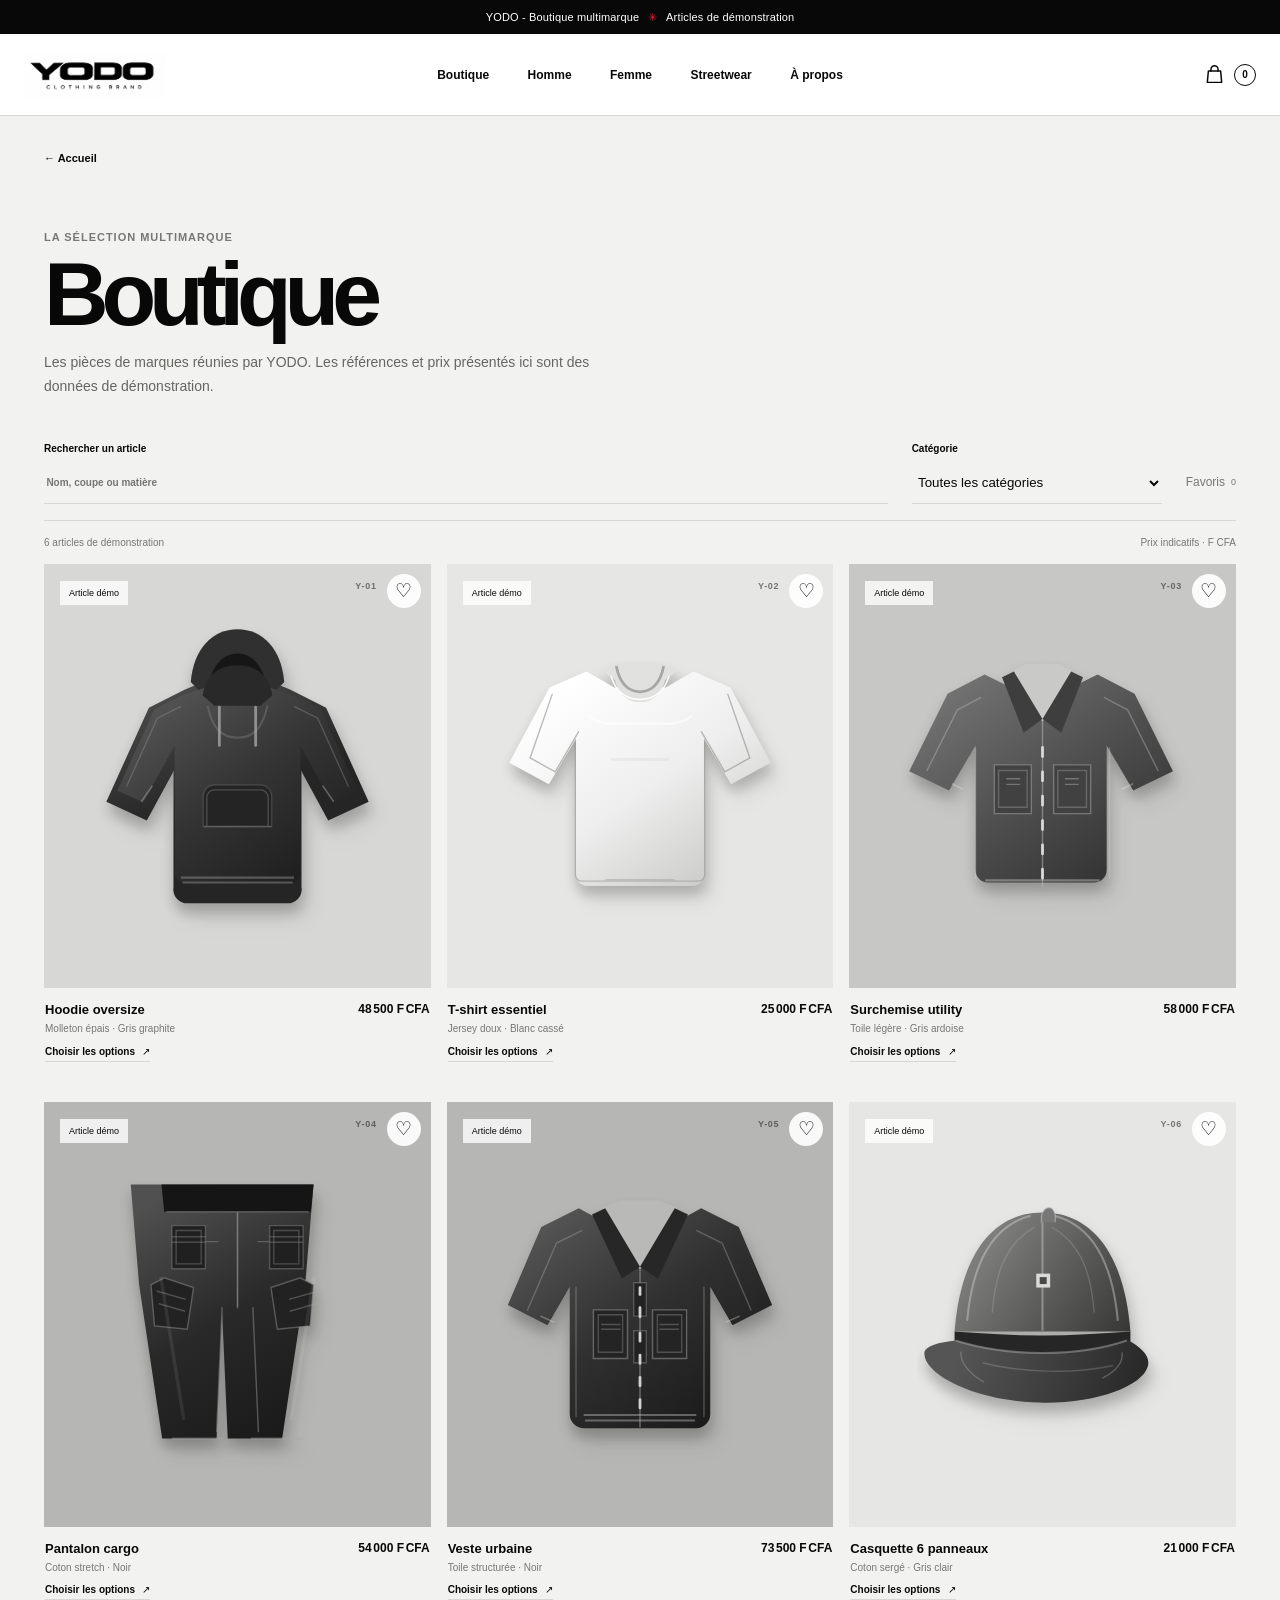
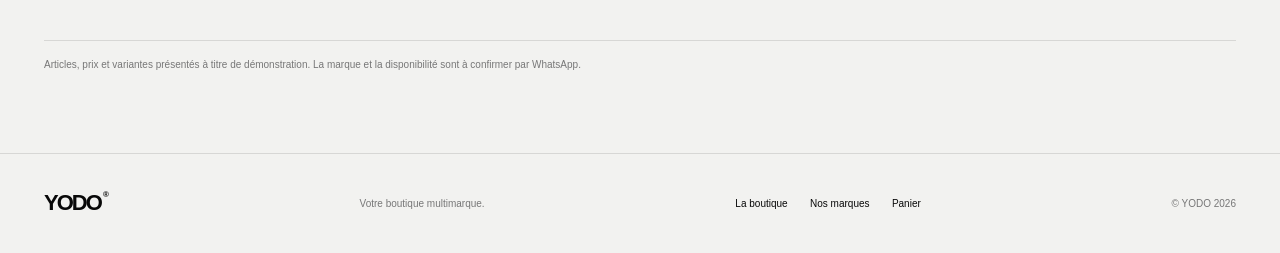
==== pages/boutique.html @ 33f7fa06 "Initial commit: YODO boutique multimarque avec corrections ticker et mise en page" ====
<!doctype html>
<html lang="fr">
  <head>
    <meta charset="utf-8">
    <meta name="viewport" content="width=device-width, initial-scale=1">
    <meta name="theme-color" content="#FFFFFF">
    <meta name="description" content="Parcourez la sélection multimarque YODO. Articles de démonstration, prix affichés en F CFA.">
    <title>Boutique - YODO</title>
    <link rel="stylesheet" href="../style.css">
  </head>
  <body data-collection="all">
    <div class="announcement">YODO - Boutique multimarque <span aria-hidden="true">✳</span> Articles de démonstration</div>
    <header class="site-header">
      <a class="brand" href="../index.html" aria-label="YODO, accueil"><img src="../logo.jpeg" alt="YODO"></a>
      <button class="menu-toggle" type="button" aria-expanded="false" aria-controls="main-nav">Menu</button>
      <nav class="main-nav" id="main-nav" aria-label="Navigation principale">
        <a href="boutique.html" aria-current="page">Boutique</a>
        <a href="homme.html">Homme</a>
        <a href="femme.html">Femme</a>
        <a href="streetwear.html">Streetwear</a>
        <a href="../index.html#histoire">À propos</a>
      </nav>
      <a class="cart-trigger" href="panier.html" data-cart-link aria-label="Ouvrir le panier, 0 article">
        <svg class="cart-icon" viewBox="0 0 24 24" aria-hidden="true" focusable="false">
          <path d="M5 8h14l1.2 13H3.8L5 8Z"/>
          <path d="M8 8V6a4 4 0 0 1 8 0v2"/>
        </svg>
        <span class="cart-count" data-cart-count>0</span>
      </a>
    </header>
    <main class="catalog-page section-wrap">
      <a class="back-link" href="../index.html">← Accueil</a>
      <header class="catalog-page-heading">
        <p class="section-kicker">La sélection multimarque</p>
        <h1>Boutique</h1>
        <p>Les pièces de marques réunies par YODO. Les références et prix présentés ici sont des données de démonstration.</p>
      </header>
      <div class="catalog-controls">
        <label class="catalog-search" for="catalog-search">Rechercher un article
          <input id="catalog-search" type="search" placeholder="Nom, coupe ou matière" autocomplete="off">
        </label>
        <label class="catalog-category" for="category-filter">Catégorie
          <select id="category-filter">
            <option value="all">Toutes les catégories</option>
            <option value="haut">Hauts</option>
            <option value="veste">Vestes</option>
            <option value="bas">Bas</option>
            <option value="accessoire">Accessoires</option>
          </select>
        </label>
        <button class="filter-button favorites-filter" id="show-favorites" type="button" aria-pressed="false">Favoris <span id="favorite-count">0</span></button>
      </div>
      <div class="catalog-result-line"><p id="filter-count" aria-live="polite"></p><p>Prix indicatifs · F CFA</p></div>
      <div class="product-grid" id="product-grid"></div>
      <p class="product-empty" id="product-empty" role="status" hidden>Aucun article ne correspond à ces critères. Modifiez la recherche ou les filtres.</p>
      <p class="catalog-demo-note">Articles, prix et variantes présentés à titre de démonstration. La marque et la disponibilité sont à confirmer par WhatsApp.</p>
    </main>
    <footer class="site-footer">
      <a class="footer-brand" href="../index.html" aria-label="YODO, retour à l’accueil">YODO<span>®</span></a>
      <p>Votre boutique multimarque.</p>
      <div class="footer-links"><a href="boutique.html">La boutique</a><a href="../index.html#histoire">Nos marques</a><a href="panier.html">Panier</a></div>
      <small>© YODO 2026</small>
    </footer>
    <script type="module" src="../js/site-header.js"></script>
    <script type="module" src="../js/catalog-page.js"></script>
    <script src="../js/page-transitions.js"></script>
  </body>
</html>
---- style.css ----
:root {
  color-scheme: light;
  --ink: #080808;
  --paper: #f2f2f0;
  --white: #ffffff;
  --accent: #e52335;
  --muted: #777777;
  --line: #d7d7d5;
  --space-1: .5rem;
  --space-2: 1rem;
  --space-3: 1.5rem;
  --space-4: 2rem;
  --space-5: 3rem;
  --space-6: 4.5rem;
  --space-7: 7rem;
  font-family: "Arial", "Helvetica Neue", sans-serif;
  font-synthesis: none;
  text-rendering: optimizeLegibility;
}

* { box-sizing: border-box; }

html { scroll-behavior: smooth; }

body {
  margin: 0;
  background: var(--paper);
  color: var(--ink);
  font-size: 15px;
  -webkit-font-smoothing: antialiased;
}

button, input { font: inherit; }
button, a { -webkit-tap-highlight-color: transparent; }
button { color: inherit; }
a { color: inherit; text-decoration: none; }
button:focus-visible, a:focus-visible, input:focus-visible {
  outline: 3px solid var(--accent);
  outline-offset: 4px;
}

.art-library {
  position: absolute;
  width: 0;
  height: 0;
  overflow: hidden;
}

.page-transition {
  position: fixed;
  z-index: 20;
  inset: 0;
  display: grid;
  place-content: center;
  justify-items: center;
  gap: 1rem;
  background: var(--ink);
  color: var(--white);
  opacity: 0;
  visibility: hidden;
  pointer-events: none;
  transition: opacity .32s ease, visibility .32s ease;
}
.page-transition.is-visible { opacity: 1; visibility: visible; pointer-events: auto; }
.page-transition-mark {
  position: relative;
  width: 76px;
  height: 76px;
  display: grid;
  place-items: center;
  border: 1px solid rgba(255,255,255,.2);
  border-radius: 50%;
}
.page-transition-mark::before {
  content: "";
  position: absolute;
  inset: -5px;
  border: 2px solid transparent;
  border-top-color: var(--accent);
  border-right-color: rgba(229,35,53,.28);
  border-radius: 50%;
  animation: page-transition-spin .85s linear infinite;
}
.page-transition-mark span { font-size: 34px; font-weight: 900; letter-spacing: -.08em; }
.page-transition > p { margin: 0; font-size: 10px; font-weight: 700; letter-spacing: .24em; }
@keyframes page-transition-spin { to { transform: rotate(360deg); } }

.announcement {
  min-height: 34px;
  display: flex;
  justify-content: center;
  align-items: center;
  gap: .55rem;
  padding: .45rem 1rem;
  background: var(--ink);
  color: var(--white);
  text-align: center;
  font-size: 11px;
  letter-spacing: .015em;
}

.announcement span { color: var(--accent); }

.site-header {
  width: 100%;
  height: 82px;
  margin: 0;
  padding-inline: max(24px, calc((100% - 1440px) / 2));
  display: grid;
  grid-template-columns: 1fr 2fr 1fr;
  align-items: center;
  border-bottom: 1px solid var(--line);
  background: var(--white);
  color: var(--ink);
  position: relative;
  z-index: 4;
}

.brand { display: inline-flex; width: 142px; height: 48px; align-items: center; overflow: hidden; background: var(--white); }
.brand img { display: block; width: 100%; height: auto; mix-blend-mode: multiply; }
.main-nav { display: flex; justify-content: center; gap: clamp(1.5rem, 3vw, 3.5rem); }
.main-nav a, .cart-trigger { font-size: 12px; font-weight: 600; }
.main-nav a { color: var(--ink); transition: color .18s ease; }
.main-nav a:hover { color: var(--accent); }
.cart-trigger { justify-self: end; border: 0; background: none; color: var(--ink); cursor: pointer; display: flex; align-items: center; gap: 9px; }
.cart-icon { width: 21px; height: 21px; fill: none; stroke: currentColor; stroke-width: 1.7; stroke-linecap: round; stroke-linejoin: round; transition: color .18s ease, transform .18s ease; }
.cart-trigger:hover .cart-icon { color: var(--accent); transform: translateY(-1px); }
.cart-count {
  width: 22px;
  height: 22px;
  display: grid;
  place-items: center;
  border: 1px solid var(--ink);
  border-radius: 50%;
  font-size: 10px;
}
.menu-toggle { display: none; }

.hero {
  min-height: min(760px, calc(100svh - 82px));
  width: 100%;
  margin: 0;
  padding-inline: max(44px, calc((100% - 1440px) / 2));
  display: grid;
  grid-template-columns: .9fr 1.1fr;
  align-items: center;
  position: relative;
  overflow: hidden;
  background: var(--ink);
  color: var(--white);
}

.hero-copy { position: relative; z-index: 1; padding: 3.5rem 0 4rem 5.2%; }
.season-note, .section-kicker {
  margin: 0;
  font-size: 11px;
  font-weight: 700;
  letter-spacing: .09em;
  text-transform: uppercase;
}
.season-note { display: flex; align-items: center; gap: 10px; }
.season-note { color: #c4c4c4; }
.season-note span { width: 7px; height: 7px; background: var(--accent); border-radius: 50%; }
.hero h1 {
  margin: 1.6rem 0 1.4rem;
  font-size: clamp(4.5rem, 6.8vw, 7rem);
  line-height: .83;
  letter-spacing: -.09em;
  font-weight: 900;
}
.hero h1 span { color: var(--accent); }
.hero-intro { max-width: 355px; margin: 0 0 2rem; color: #c4c4c4; font-size: 15px; line-height: 1.65; }
.button {
  min-height: 51px;
  display: inline-flex;
  justify-content: center;
  align-items: center;
  gap: 2rem;
  padding: 0 1.35rem;
  border: 1px solid transparent;
  font-size: 12px;
  font-weight: 700;
  transition: background .2s ease, color .2s ease, transform .2s ease;
}
.button:hover { transform: translateY(-2px); }
.button-dark { background: var(--ink); color: var(--white); }
.button-dark:hover { background: #555; }
.hero-cta { min-height: 54px; background: var(--accent); color: var(--white); }
.hero-cta:hover { background: #bd1d2c; }
.button span { font-size: 16px; }
.hero-footnote { margin: 2.1rem 0 0; color: #9a9a9a; font-size: 11px; }

.hero-stage {
  min-height: 555px;
  height: min(620px, calc(100svh - 160px));
  align-self: stretch;
  margin: 1.2rem 0;
  overflow: hidden;
  position: relative;
  isolation: isolate;
  background:
    radial-gradient(ellipse at 50% 45%, rgba(229,35,53,.13), transparent 42%),
    linear-gradient(135deg, #171717 0%, #0c0c0c 54%, #080808 100%);
  perspective: 1100px;
}
.hero-stage::before {
  content: "";
  width: 57%;
  aspect-ratio: 1;
  position: absolute;
  top: 47%;
  left: 52%;
  transform: translate(-50%, -50%);
  border: 1px solid rgba(255,255,255,.21);
  border-radius: 50%;
}
.hero-stage::after {
  content: "";
  position: absolute;
  z-index: -1;
  width: 76%;
  height: 17%;
  left: 13%;
  bottom: 11%;
  border-radius: 50%;
  background: #030303;
  transform: rotate(-8deg);
}
.hero-canvas {
  position: absolute;
  inset: 0;
  width: 100%;
  height: 100%;
  display: block;
  opacity: 0;
  pointer-events: none;
  transition: opacity .35s ease;
}
.hero-stage.is-rendered .hero-canvas { opacity: 1; pointer-events: auto; touch-action: none; }
.hero-stage.is-rendered .garment-turntable { display: none; }
.stage-orbit { position: absolute; border: 1px solid rgba(255,255,255,.2); border-radius: 50%; pointer-events: none; }
.orbit-one { width: 63%; height: 20%; top: 43%; left: 21%; transform: rotate(-24deg); animation: orbit-drift 22s linear infinite; }
.orbit-two { width: 71%; height: 25%; top: 39%; left: 16%; transform: rotate(27deg); animation: orbit-drift 29s linear infinite reverse; }
.stage-index { position: absolute; top: 25px; left: 27px; color: #fff; font-size: 10px; font-weight: 700; letter-spacing: .08em; }
.stage-caption { position: absolute; z-index: 2; top: 25px; right: 27px; display: flex; gap: 1.5rem; color: rgba(255,255,255,.7); font-size: 9px; letter-spacing: .09em; }
.garment-turntable {
  position: absolute;
  width: min(75%, 430px);
  aspect-ratio: 440 / 500;
  top: 47%;
  left: 51%;
  transform: translate(-50%, -50%);
  transform-style: preserve-3d;
  cursor: grab;
  touch-action: pan-y;
  user-select: none;
  will-change: transform;
  animation: garment-enter .65s ease-out both;
}
.garment-turntable:active { cursor: grabbing; }
.garment-depth {
  position: absolute;
  inset: 3% 0 0 2%;
  transform: translateZ(-16px) translateX(12px);
  background: linear-gradient(90deg, #555, #222);
  clip-path: polygon(31% 18%, 39% 15%, 44% 12%, 56% 12%, 62% 15%, 69% 18%, 81% 23%, 94% 58%, 78% 66%, 70% 52%, 70% 94%, 30% 94%, 30% 52%, 22% 66%, 6% 58%, 19% 23%);
}
.garment-model { position: absolute; inset: 0; transform-style: preserve-3d; animation: garment-float 5s ease-in-out infinite; }
.hero-garment {
  position: absolute;
  inset: 0;
  display: block;
  width: 100%;
  height: 100%;
  color: #d7d7d7;
  filter: drop-shadow(10px 18px 14px rgba(0,0,0,.4));
  backface-visibility: hidden;
}
.garment-front { transform: translateZ(9px); }
.garment-back { color: #8d8d8d; transform: rotateY(180deg) translateZ(9px); }
.garment-side {
  position: absolute;
  top: 20%;
  right: 2%;
  width: 5%;
  height: 64%;
  background: linear-gradient(90deg, #555, #282828);
  transform: rotateY(90deg) translateZ(4px);
}
.stage-controls {
  position: absolute;
  left: 50%;
  bottom: 29px;
  z-index: 3;
  display: flex;
  align-items: center;
  gap: 1.1rem;
  transform: translateX(-50%);
}
.stage-controls button {
  width: 34px;
  height: 34px;
  border: 1px solid rgba(255,255,255,.48);
  border-radius: 50%;
  background: transparent;
  color: white;
  cursor: pointer;
  transition: background .2s ease;
}
.stage-controls button:hover { background: rgba(255,255,255,.18); }
.stage-controls button, .filter-button { min-width: 24px; min-height: 24px; }
.stage-controls span, .stage-side-note { color: rgba(255,255,255,.76); font-size: 8px; font-weight: 700; letter-spacing: .14em; }
.stage-side-note { position: absolute; right: 17px; bottom: 50%; writing-mode: vertical-rl; pointer-events: none; }
.zoom-controls { position: absolute; z-index: 3; left: 18px; bottom: 27px; display: flex; gap: 7px; }
.zoom-controls button { width: 34px; height: 34px; border: 1px solid rgba(255,255,255,.48); border-radius: 50%; background: rgba(8,8,8,.35); color: #fff; font-size: 18px; cursor: pointer; }
.zoom-controls button:hover { background: var(--accent); }
.stage-status { position: absolute; z-index: 3; top: 50px; left: 27px; max-width: 60%; margin: 0; color: rgba(255,255,255,.72); font-size: 9px; line-height: 1.5; pointer-events: none; }
.hero-edge-note { position: absolute; right: max(14px, calc((100% - 1468px) / 2)); bottom: 2.3rem; transform: rotate(90deg); transform-origin: right center; color: #777; font-size: 9px; letter-spacing: .1em; }
@keyframes garment-enter {
  from { opacity: 0; }
  to { opacity: 1; }
}
@keyframes garment-float {
  0%, 100% { transform: translateY(0) rotateX(-2deg); }
  50% { transform: translateY(-13px) rotateX(2deg); }
}
@keyframes orbit-drift {
  to { rotate: 360deg; }
}
.orbit-one, .orbit-two, .garment-model, .manifesto-disc { animation-play-state: paused; }
.hero-stage.motion-active .orbit-one,
.hero-stage.motion-active .orbit-two,
.hero-stage.motion-active .garment-model,
.manifesto-art.motion-active .manifesto-disc { animation-play-state: running; }

.ticker {
  overflow: hidden;
  background: #dededc;
  color: var(--ink);
  user-select: none;
  display: flex;
  align-items: center;
}

.ticker-track {
  display: flex;
  width: max-content;
  animation: ticker-scroll 32s linear infinite;
  will-change: transform;
}

.ticker:hover .ticker-track {
  animation-play-state: paused;
}

.ticker-group {
  display: flex;
  align-items: center;
  gap: 2rem;
  padding: 0.95rem 0;
  padding-right: 2rem;
  font-size: 13px;
  font-weight: 800;
  line-height: 1.2;
  letter-spacing: .01em;
  white-space: nowrap;
}

.ticker-mark { font-size: 17px; line-height: 1; }

@keyframes ticker-scroll {
  from { transform: translateX(0); }
  to { transform: translateX(-50%); }
}

.section-wrap { width: min(100% - 88px, 1296px); margin-inline: auto; }
.collection { padding-top: clamp(3rem, 6vw, 4.8rem); padding-bottom: var(--space-7); }
.section-heading { display: flex; align-items: flex-start; justify-content: space-between; gap: 2.5rem; }
.section-kicker { color: var(--muted); }
.section-heading h2, .manifesto h2, .newsletter h2 {
  margin: 1.2rem 0 0;
  font-size: clamp(2.5rem, 5vw, 4.8rem);
  line-height: 1.05;
  letter-spacing: -.05em;
}
.section-description { max-width: 320px; margin: 2.4rem 0 0; color: #666660; font-size: 14px; line-height: 1.65; }
.audience-collections { display: grid; grid-template-columns: repeat(2, minmax(0, 1fr)); gap: 1rem; margin-top: 3.4rem; }
.audience-card { min-height: 260px; display: grid; grid-template-columns: 1fr 1fr; overflow: hidden; background: var(--ink); color: var(--white); }
.audience-visual { position: relative; min-height: 260px; display: grid; place-items: center; overflow: hidden; }
.audience-visual > span { position: absolute; z-index: 1; top: 16px; left: 16px; color: rgba(8,8,8,.64); font-size: 8px; font-weight: 700; letter-spacing: .06em; }
.audience-art { width: 100%; height: 85%; color: #343434; filter: drop-shadow(8px 13px 8px rgba(30,30,30,.2)); transition: transform .35s ease; }
.audience-card:hover .audience-art { transform: translateY(-4px) rotate(-2deg); }
.audience-copy { display: flex; flex-direction: column; align-items: flex-start; justify-content: center; padding: 1.2rem; }
.audience-copy h3 { margin: 0; font-size: clamp(1.6rem, 2.8vw, 2.5rem); letter-spacing: -.055em; }
.audience-copy p { margin: .7rem 0 1.3rem; color: #aaa; font-size: 11px; line-height: 1.6; }
.audience-link { display: inline-flex; align-items: center; gap: .55rem; padding-bottom: 5px; border-bottom: 1px solid rgba(255,255,255,.55); font-size: 10px; font-weight: 700; transition: color .18s ease, border-color .18s ease; }
.audience-link:hover { color: #ff6572; border-color: #ff6572; }
.catalog-search { display: grid; gap: .45rem; width: min(100%, 320px); margin: 2rem 0 0 auto; }
.catalog-search label, .variant-label { font-size: 10px; font-weight: 700; }
.catalog-search input, #product-size {
  min-height: 42px;
  padding: .65rem .15rem;
  border: 0;
  border-bottom: 1px solid var(--line);
  border-radius: 0;
  background: transparent;
  color: var(--ink);
}
.catalog-search input:focus-visible, #product-size:focus-visible { outline: 2px solid var(--accent); outline-offset: 3px; }
.filter-button { display: flex; align-items: center; gap: 6px; padding: 0 0 13px; border: 0; border-bottom: 2px solid transparent; background: transparent; cursor: pointer; color: var(--muted); font-size: 12px; }
.filter-button.is-active { color: var(--ink); border-bottom-color: var(--ink); font-weight: 700; }
.filter-button span { color: var(--muted); font-size: 9px; }
.product-grid { display: grid; grid-template-columns: repeat(3, minmax(0, 1fr)); gap: 1.6rem 1rem; }
.product-card[hidden] { display: none; }
.product-visual { position: relative; overflow: hidden; aspect-ratio: .91; display: grid; place-items: center; perspective: 900px; }
.visual-stone { background: #d7d7d5; }
.visual-fog { background: #e6e6e4; }
.visual-slate { background: #c7c7c5; }
.visual-ash { background: #b6b6b4; }
.product-tag, .visual-number { position: absolute; z-index: 1; top: 17px; font-size: 9px; }
.product-tag { left: 16px; padding: 7px 9px; background: rgba(255,255,255,.78); }
.visual-number { right: 54px; color: rgba(23,23,23,.55); font-weight: 700; letter-spacing: .08em; }
.favorite-button {
  position: absolute;
  z-index: 2;
  top: 10px;
  right: 10px;
  width: 34px;
  height: 34px;
  display: grid;
  place-items: center;
  border: 0;
  border-radius: 50%;
  background: rgba(255,255,255,.92);
  color: var(--ink);
  font-size: 19px;
  line-height: 1;
  cursor: pointer;
  transition: color .18s ease, transform .18s ease;
}
.favorite-button:hover { transform: scale(1.08); }
.favorite-button[aria-pressed="true"] { color: var(--accent); }
.favorites-filter.is-active { color: var(--accent); border-bottom-color: var(--accent); }
.product-3d { width: 82%; height: 82%; transform-style: preserve-3d; transition: transform .2s ease-out; }
.product-art { width: 100%; height: 100%; object-fit: contain; filter: drop-shadow(8px 13px 8px rgba(30,30,30,.1)); backface-visibility: hidden; }
.hoodie-art { color: #363636; }
.tee-art { color: #f7f7f5; filter: drop-shadow(7px 12px 7px rgba(30,30,30,.2)); }
.overshirt-art { color: #555; }
.pants-art { color: #252525; }
.jacket-art { color: #343434; }
.cap-art { color: #555; }
.product-card:hover .product-3d { transform: rotateY(-11deg) rotateX(5deg) translateY(-7px) scale(1.025); }
.product-info { display: flex; justify-content: space-between; gap: .75rem; padding: 14px 1px 0; }
.product-info h3 { margin: 0; font-size: 13px; font-weight: 700; }
.product-info p { margin: 6px 0 0; color: var(--muted); font-size: 10px; }
.product-info > span { flex: 0 0 auto; font-size: 12px; font-weight: 700; }
.product-detail-link { display: inline-flex; align-items: center; gap: .45rem; margin: .7rem 1px 0; padding-bottom: 4px; border-bottom: 1px solid var(--line); font-size: 10px; font-weight: 700; }
.product-detail-link:hover { color: var(--accent); border-color: var(--accent); }
.product-empty { padding: 2rem 0; color: var(--muted); font-size: 13px; }

.product-detail-page { min-height: 65vh; padding-top: 3rem; padding-bottom: 6rem; }
.product-page-back, .back-link { color: var(--ink); font-size: 11px; font-weight: 700; }
.product-page-cart { text-decoration: none; }
.back-link { display: inline-flex; margin-bottom: 2rem; }
.product-detail-layout { display: grid; grid-template-columns: minmax(0, 1fr) minmax(320px, .75fr); align-items: center; gap: clamp(2.5rem, 7vw, 7rem); }
.product-detail-visual { position: relative; min-height: 520px; display: grid; place-items: center; overflow: hidden; }
.product-detail-visual::before { content: ""; width: 70%; aspect-ratio: 1; position: absolute; border: 1px solid rgba(8,8,8,.17); border-radius: 50%; }
.product-detail-visual .product-art { position: relative; width: min(76%, 470px); height: 82%; filter: drop-shadow(12px 20px 14px rgba(30,30,30,.2)); }
.product-detail-copy { max-width: 470px; }
.product-detail-copy h1 { margin: .8rem 0 1rem; font-size: clamp(2.8rem, 5vw, 5rem); line-height: .96; letter-spacing: -.075em; }
.product-detail-price { margin: 0; font-size: 17px; font-weight: 700; }
.product-detail-description { margin: 1.5rem 0 .6rem; font-size: 14px; }
.product-demo-note { margin: 0 0 2rem; color: var(--muted); font-size: 11px; line-height: 1.6; }
.detail-favorite { margin: 0 0 1.5rem; padding: 0; border: 0; background: transparent; color: var(--ink); font-size: 11px; font-weight: 700; cursor: pointer; }
.detail-favorite[aria-pressed="true"] { color: var(--accent); }
.detail-favorite:focus-visible, .favorite-button:focus-visible { outline: 2px solid var(--accent); outline-offset: 3px; }
.product-detail-copy form { display: grid; gap: .85rem; }
.variant-label { display: flex; justify-content: space-between; align-items: baseline; margin-top: .5rem; }
.variant-label span { color: var(--muted); font-size: 9px; font-weight: 400; }
#product-size { width: 100%; }
.color-options { margin: .5rem 0 .4rem; padding: 0; border: 0; }
.color-options legend { margin-bottom: .8rem; font-size: 10px; font-weight: 700; }
#product-colors { display: flex; flex-wrap: wrap; gap: .6rem 1.2rem; }
.color-option { display: inline-flex; align-items: center; gap: .45rem; cursor: pointer; font-size: 11px; }
.color-option input { accent-color: var(--accent); }
.color-swatch { width: 17px; height: 17px; border: 1px solid rgba(8,8,8,.3); border-radius: 50%; }
.color-option:focus-within { outline: 2px solid var(--accent); outline-offset: 3px; }
.product-add-button { width: 100%; justify-content: space-between; }
.product-page-status, .product-page-error { min-height: 1.3em; margin: .25rem 0 0; color: var(--muted); font-size: 11px; }
.product-page-error a { text-decoration: underline; }

.manifesto { min-height: 510px; display: grid; grid-template-columns: 1fr 1fr; background: var(--ink); color: var(--white); }
.manifesto-art { min-height: 510px; position: relative; overflow: hidden; background: #c9c9c7; color: var(--ink); }
.manifesto-disc { position: absolute; width: min(43vw, 500px); aspect-ratio: 1; top: 50%; left: 47%; border-radius: 50%; background: #555; transform: translate(-50%, -50%); animation: manifesto-turn 48s linear infinite; }
.manifesto-disc::before, .manifesto-disc::after { content: ""; position: absolute; inset: 12%; border: 1px solid rgba(255,255,255,.42); border-radius: 50%; }
.manifesto-disc::after { inset: 24%; }
.manifesto-stamp { position: absolute; top: 50%; left: 47%; width: 155px; height: 155px; display: grid; place-content: center; border: 1px solid rgba(255,255,255,.75); border-radius: 50%; transform: translate(-50%, -50%) rotate(-12deg); color: white; text-align: center; font-size: 11px; font-weight: 800; line-height: 1.5; letter-spacing: .12em; }
.manifesto-side { position: absolute; bottom: 26px; left: 29px; font-size: 9px; letter-spacing: .1em; }
.manifesto-copy { align-self: center; max-width: 550px; padding: 5rem 11% 5rem 13%; }
.manifesto-copy .section-kicker { color: #a7a7a1; }
.manifesto h2 { margin: 1.2rem 0 1.5rem; }
.manifesto h2 span { color: #c3c3c0; }
.manifesto-copy > p:not(.section-kicker) { max-width: 370px; margin: 0; color: #b7b7b2; font-size: 13px; line-height: 1.8; }
.text-link { display: inline-flex; align-items: center; gap: 1.2rem; margin-top: 1.7rem; padding: 0 0 6px; border: 0; border-bottom: 1px solid currentColor; background: transparent; color: inherit; font-size: 12px; font-weight: 700; cursor: pointer; }
.text-link span { font-size: 15px; }
.manifesto .text-link:hover { color: #c3c3c0; }
@keyframes manifesto-turn { to { transform: translate(-50%, -50%) rotate(360deg); } }

.newsletter { display: flex; justify-content: space-between; align-items: end; gap: 3rem; padding-top: var(--space-7); padding-bottom: var(--space-7); }
.newsletter h2 { font-size: clamp(2.8rem, 5vw, 4.5rem); }
.newsletter-form { width: min(100%, 430px); padding-bottom: 6px; }
.newsletter-form label { display: block; margin-bottom: 1rem; font-size: 12px; font-weight: 700; }
.email-field { display: flex; border-bottom: 1px solid var(--ink); }
.email-field input { width: 100%; min-width: 0; padding: 14px 0; border: 0; background: transparent; color: var(--ink); font-size: 12px; }
.email-field input::placeholder { color: #85857f; }
.email-field button { border: 0; background: transparent; font-size: 11px; font-weight: 700; white-space: nowrap; cursor: pointer; }
.email-field button span { margin-left: .5rem; font-size: 15px; }
.form-message { min-height: 15px; margin: 10px 0 0; color: var(--muted); font-size: 10px; line-height: 1.5; }

.site-footer { min-height: 100px; display: flex; justify-content: space-between; align-items: center; gap: 1rem; padding: 1.5rem max(44px, calc((100% - 1440px) / 2)); border-top: 1px solid var(--line); }
.footer-brand { font-size: 22px; font-weight: 900; letter-spacing: -.09em; }
.footer-brand span { margin-left: 2px; font-size: 8px; vertical-align: top; letter-spacing: 0; }
.site-footer > p, .site-footer small { color: var(--muted); font-size: 10px; }
.footer-links { display: flex; gap: 1.4rem; font-size: 10px; }

.quantity-control { display: flex; align-items: center; gap: .65rem; margin-top: .65rem; font-size: 11px; }
.quantity-control button, .remove-item { padding: 0; border: 0; background: transparent; cursor: pointer; }
.quantity-control button { width: 22px; height: 22px; border: 1px solid var(--line); border-radius: 50%; }
.remove-item { display: block; margin-top: 7px; color: var(--muted); font-size: 9px; text-decoration: underline; }
.checkout-button { width: 100%; justify-content: space-between; margin-top: 1.4rem; }

@media (min-width: 1500px) {
  .hero { min-height: 710px; }
  .hero-stage { height: 650px; }
}

@media (max-width: 1000px) {
  .site-header { width: 100%; padding-inline: 24px; }
  .hero { width: 100%; padding-inline: 24px; }
  .hero { grid-template-columns: .95fr 1.05fr; min-height: 570px; }
  .hero-copy { padding-left: 1rem; }
  .hero h1 { font-size: clamp(4rem, 8vw, 6.5rem); }
  .hero-stage { min-height: 500px; height: 540px; }
  .section-wrap { width: min(100% - 48px, 1296px); }
  .product-grid { grid-template-columns: repeat(2, minmax(0, 1fr)); gap: 2rem 1rem; }
  .product-visual { aspect-ratio: .95; }
  .product-detail-layout { grid-template-columns: minmax(0, 1fr) minmax(280px, .9fr); gap: 2rem; }
  .product-detail-visual { min-height: 430px; }
  .manifesto-copy { padding-inline: 9%; }
  .site-footer { padding-inline: 24px; }
}

@media (min-width: 701px) and (max-width: 850px) {
  .site-header { grid-template-columns: auto minmax(0, 1fr) auto; gap: 1rem; }
  .brand { width: 116px; }
  .main-nav { gap: clamp(.6rem, 1.4vw, 1rem); }
  .main-nav a { font-size: 11px; white-space: nowrap; }
  .hero h1 { font-size: clamp(3.25rem, 7vw, 4rem); }
}

@media (max-width: 700px) {
  .announcement { min-height: 32px; font-size: 9px; }
  .site-header { width: 100%; height: 72px; padding-inline: 18px; grid-template-columns: 1fr auto auto; gap: 1.2rem; }
  .brand { width: 105px; height: 36px; }
  .menu-toggle { display: block; padding: 8px 0; border: 0; background: transparent; font-size: 12px; font-weight: 700; cursor: pointer; }
  .main-nav { position: absolute; top: 71px; left: -18px; right: -18px; display: none; flex-direction: column; align-items: stretch; gap: 0; padding: .4rem 18px 1rem; border-bottom: 1px solid var(--line); background: var(--white); }
  .main-nav.is-open { display: flex; }
  .main-nav a { padding: 14px 0; border-top: 1px solid var(--line); color: var(--ink); }
  .cart-trigger { font-size: 11px; gap: 6px; }
  .cart-count { width: 20px; height: 20px; }
  .hero { width: 100%; min-height: 0; padding: 0; grid-template-columns: 1fr; }
  .hero-copy { padding: 3.4rem 24px 2rem; }
  .hero h1 { margin: 1.35rem 0 1.1rem; font-size: clamp(3.1rem, 14vw, 5.5rem); }
  .hero h1 span { display: block; }
  .hero-intro { max-width: 340px; font-size: 13px; }
  .hero-footnote { margin-top: 1.35rem; }
  .hero-stage { min-height: 410px; height: 112vw; max-height: 530px; margin: 0 12px 12px; }
  .garment-turntable { width: min(75%, 360px); top: 48%; }
  .stage-side-note { right: 10px; }
  .stage-status { top: 50px; left: 14px; max-width: 72%; }
  .zoom-controls { left: 12px; bottom: 20px; gap: 5px; }
  .zoom-controls button { width: 30px; height: 30px; }
  .stage-controls { bottom: 18px; gap: .75rem; }
  .hero-edge-note { display: none; }
  .ticker-group { padding: .85rem 0; padding-right: 1.3rem; font-size: 11px; gap: 1.3rem; }
  .section-wrap { width: calc(100% - 36px); }
  .collection { padding-top: 2.5rem; padding-bottom: 4.8rem; }
  .catalog-search { width: 100%; margin-top: 1.6rem; }
  .section-heading { display: block; }
  .section-heading h2, .manifesto h2, .newsletter h2 { font-size: clamp(2.75rem, 11vw, 4rem); }
  .section-description { max-width: 320px; margin-top: 1.2rem; }
  .audience-collections { grid-template-columns: 1fr; gap: .75rem; margin-top: 2.2rem; }
  .audience-card { min-height: 190px; grid-template-columns: .9fr 1.1fr; }
  .audience-visual { min-height: 190px; }
  .audience-visual > span { top: 11px; left: 10px; max-width: calc(100% - 20px); font-size: 7px; }
  .audience-copy { padding: .9rem; }
  .audience-copy p { margin: .5rem 0 .9rem; font-size: 10px; }
  .audience-link { font-size: 9px; }
  .filter-button { flex: 0 0 auto; font-size: 11px; }
  .product-grid { gap: 1.5rem .65rem; }
  .product-visual { aspect-ratio: .8; }
  .product-tag { top: 10px; left: 9px; padding: 6px; font-size: 8px; }
  .visual-number { top: 13px; right: 48px; font-size: 8px; }
  .favorite-button { top: 7px; right: 7px; width: 30px; height: 30px; font-size: 17px; }
  .product-3d { width: 96%; height: 88%; }
  .product-info { gap: .35rem; padding-top: 10px; }
  .product-info h3 { font-size: 11px; }
  .product-info p { font-size: 9px; line-height: 1.4; }
  .product-info > span { font-size: 10px; }
  .product-detail-page { padding-top: 2rem; padding-bottom: 4rem; }
  .product-detail-layout { grid-template-columns: 1fr; gap: 2rem; }
  .product-detail-visual { min-height: 360px; }
  .product-detail-copy h1 { font-size: clamp(2.8rem, 13vw, 4rem); }
  .product-page-back { font-size: 10px; }
  .product-page-cart { font-size: 10px; }
  .manifesto { grid-template-columns: 1fr; }
  .manifesto-art { min-height: 330px; }
  .manifesto-disc { width: min(72vw, 350px); }
  .manifesto-copy { padding: 3.7rem 24px 4.2rem; }
  .newsletter { display: block; padding-top: 4.5rem; padding-bottom: 4.3rem; }
  .newsletter-form { margin-top: 2.4rem; }
  .site-footer { min-height: 130px; display: grid; grid-template-columns: 1fr auto; gap: 12px; padding: 1.4rem 18px; }
  .site-footer > p { display: none; }
  .footer-links { grid-column: 1 / -1; grid-row: 2; gap: 1rem; }
  .site-footer small { grid-column: 2; grid-row: 1; }
  .cart-panel { padding: 1.5rem 1.25rem; }
}

@media (prefers-reduced-motion: reduce) {
  *, *::before, *::after { scroll-behavior: auto !important; transition-duration: .01ms !important; }
  .page-transition-mark::before { animation: none; }
  .orbit-one, .orbit-two, .garment-turntable, .garment-model, .ticker-track, .manifesto-disc, .hero-canvas {
    animation: none !important;
  }
}

.catalog-page { min-height: 65vh; padding-top: 2rem; padding-bottom: 5rem; }
.catalog-page-heading { max-width: 720px; margin: 2.2rem 0 2.8rem; }
.catalog-page-heading h1, .cart-page-heading h1 { margin: .7rem 0 1rem; font-size: clamp(3rem, 7vw, 6rem); line-height: .9; letter-spacing: -.08em; }
.catalog-page-heading > p:last-child { max-width: 570px; color: #666660; font-size: 14px; line-height: 1.7; }
.catalog-controls { display: grid; grid-template-columns: minmax(200px, 1fr) minmax(190px, 250px) auto; align-items: end; gap: 1.5rem; padding-bottom: 1rem; border-bottom: 1px solid var(--line); }
.catalog-controls .catalog-search { width: 100%; margin: 0; gap: .45rem; font-size: 10px; font-weight: 700; }
.catalog-controls .catalog-search input, .catalog-category select { width: 100%; min-height: 42px; padding: .65rem .15rem; border: 0; border-bottom: 1px solid var(--line); border-radius: 0; background: transparent; color: var(--ink); }
.catalog-category { display: grid; gap: .45rem; font-size: 10px; font-weight: 700; }
.catalog-controls .filter-button { justify-self: end; padding-bottom: 13px; }
.catalog-result-line { display: flex; justify-content: space-between; gap: 1rem; margin: 1rem 0; color: var(--muted); font-size: 10px; }
.catalog-result-line p { margin: 0; }
.catalog-page .product-grid { row-gap: 2.5rem; }
.catalog-demo-note { margin: 2.5rem 0 0; padding-top: 1rem; border-top: 1px solid var(--line); color: var(--muted); font-size: 10px; line-height: 1.6; }
.cart-page { min-height: 65vh; padding-top: 2rem; padding-bottom: 5rem; }
.cart-page-heading { margin: 2rem 0 2.5rem; }
.cart-page-heading h1 { display: flex; align-items: baseline; gap: .75rem; }
.cart-page-heading h1 span { color: var(--muted); font-size: 1rem; letter-spacing: 0; }
.cart-page-status { min-height: 1.4rem; color: var(--accent); font-size: 12px; }
.cart-page-layout { display: grid; grid-template-columns: minmax(0, 1fr) minmax(260px, 340px); align-items: start; gap: 3rem; }
.cart-page-items { border-top: 1px solid var(--line); }
.cart-page-line { display: grid; grid-template-columns: 104px minmax(0, 1fr) auto; align-items: center; gap: 1.25rem; padding: 1.1rem 0; border-bottom: 1px solid var(--line); }
.cart-page-thumb { width: 104px; height: 118px; display: grid; place-items: center; overflow: hidden; }
.cart-page-thumb img { width: 90%; height: 90%; object-fit: contain; filter: drop-shadow(5px 8px 5px rgba(30,30,30,.1)); }
.cart-page-line-details h2 { margin: 0; font-size: 14px; }
.cart-page-line-details > p { margin: .45rem 0 0; color: var(--muted); font-size: 11px; }
.cart-page-line-details .quantity-control { gap: .7rem; }
.cart-page-line-side { display: grid; justify-items: end; gap: .8rem; font-size: 12px; }
.cart-page-summary { padding: 1.5rem; background: #e9e9e7; }
.cart-page-summary h2 { margin: 0 0 1.5rem; font-size: 17px; }
.cart-page-summary > p { display: flex; justify-content: space-between; gap: 1rem; font-size: 13px; }
.cart-page-summary small { display: block; color: var(--muted); font-size: 10px; line-height: 1.6; }
.cart-page-summary .checkout-button { margin-top: 1.3rem; }
.cart-page-empty[hidden] { display: none; }
.cart-page-empty { display: grid; justify-items: center; padding: 2rem 0; text-align: center; }
.cart-page-empty > span { color: var(--accent); font-size: 25px; }
.cart-page-empty h2 { margin: .8rem 0; font-size: 24px; }
.cart-page-empty p { max-width: 360px; margin: 0 0 1.3rem; color: var(--muted); font-size: 12px; line-height: 1.6; }

@media (max-width: 700px) {
  .catalog-page, .cart-page { padding-top: 1.5rem; padding-bottom: 3.5rem; }
  .catalog-page.section-wrap, .cart-page.section-wrap { width: calc(100% - 36px); }
  .catalog-page-heading { margin: 1.8rem 0 2rem; }
  .catalog-page-heading h1, .cart-page-heading h1 { font-size: clamp(3rem, 13vw, 4.5rem); }
  .cart-page .cart-page-heading h1 { gap: .5rem; font-size: clamp(2.5rem, 11vw, 4.5rem); }
  .catalog-controls { grid-template-columns: 1fr 1fr; gap: .8rem 1rem; }
  .catalog-controls .catalog-search { grid-column: 1 / -1; }
  .catalog-controls .filter-button { justify-self: start; padding: .7rem 0; }
  .catalog-result-line { font-size: 9px; }
  .catalog-page .product-grid { gap: 1.5rem .65rem; }
  .cart-page-heading { margin: 1.8rem 0 1.7rem; }
  .cart-page-layout { grid-template-columns: 1fr; gap: 1.5rem; }
  .cart-page-line { grid-template-columns: 76px minmax(0, 1fr) auto; gap: .75rem; }
  .cart-page-thumb { width: 76px; height: 90px; }
  .cart-page-line-details h2 { font-size: 12px; }
  .cart-page-line-details > p { font-size: 9px; }
  .cart-page-line-side { font-size: 10px; }
  .cart-page-summary { padding: 1.2rem; }
}
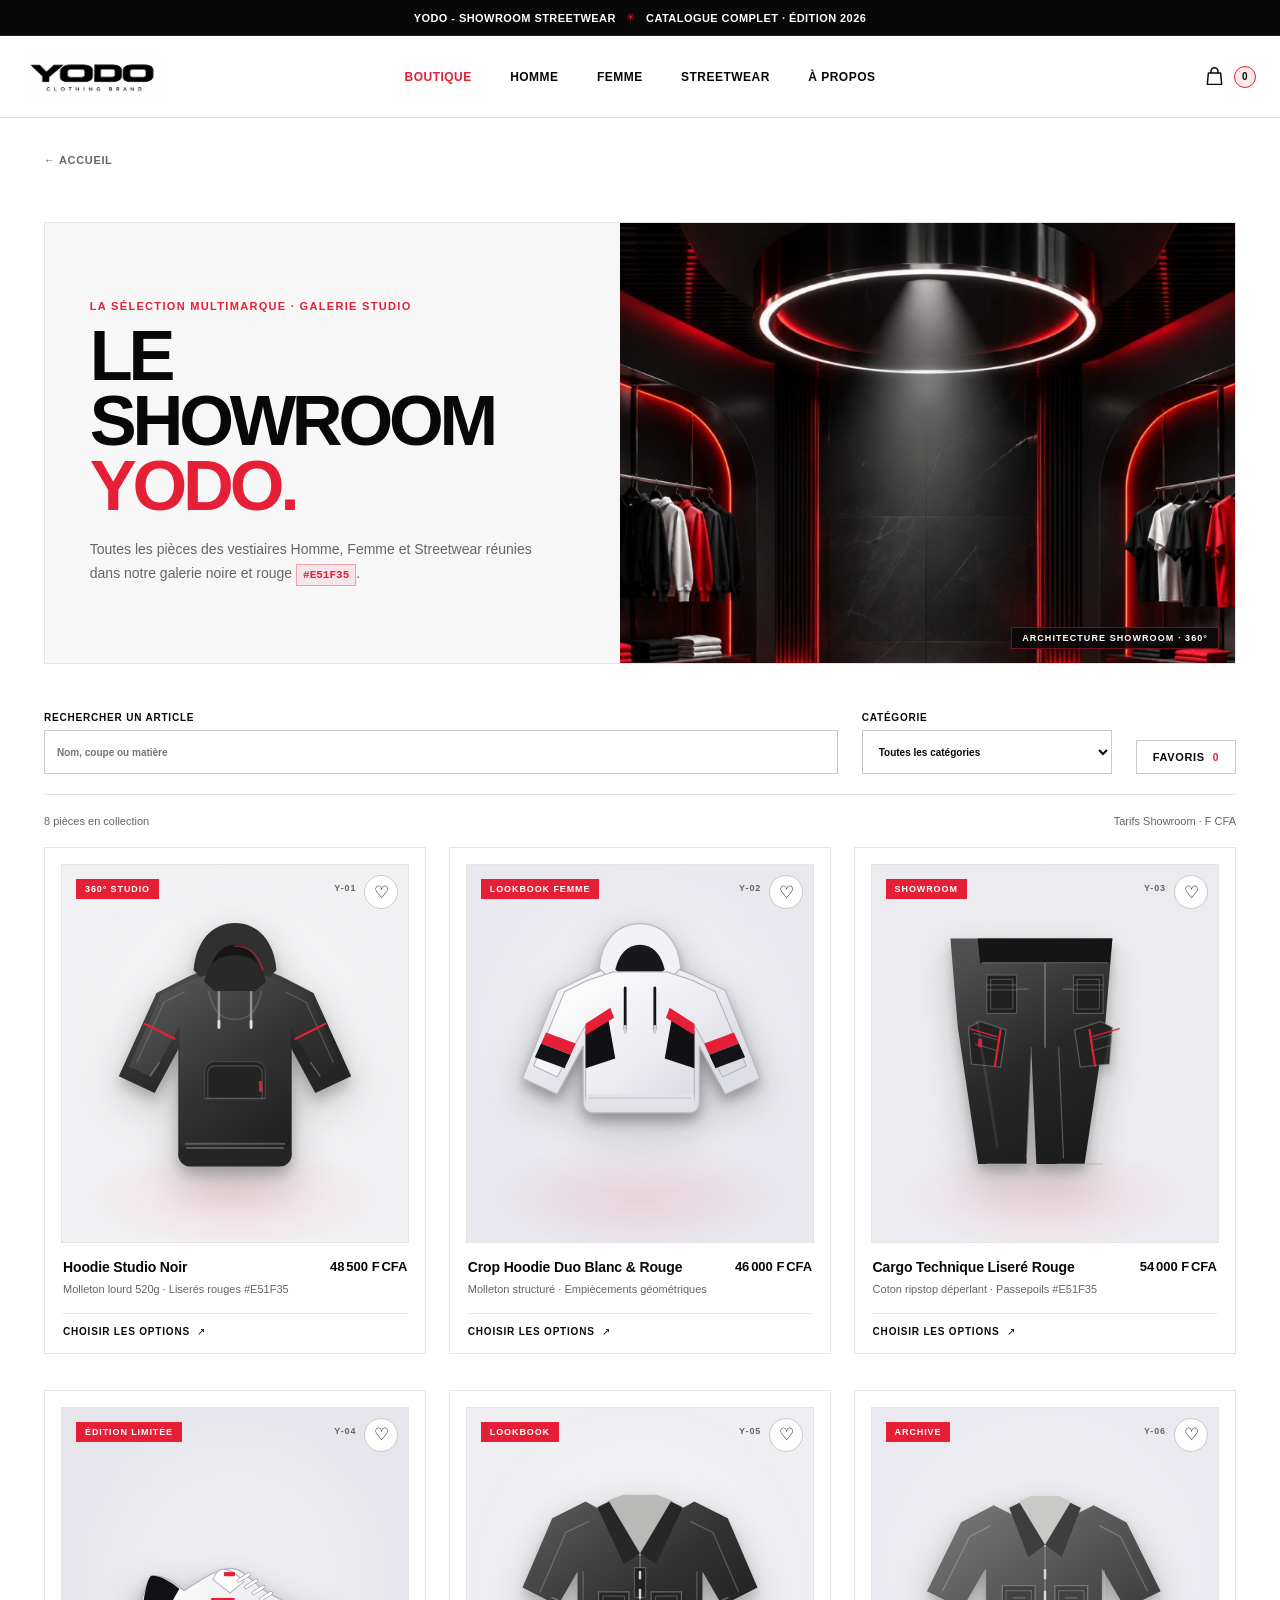
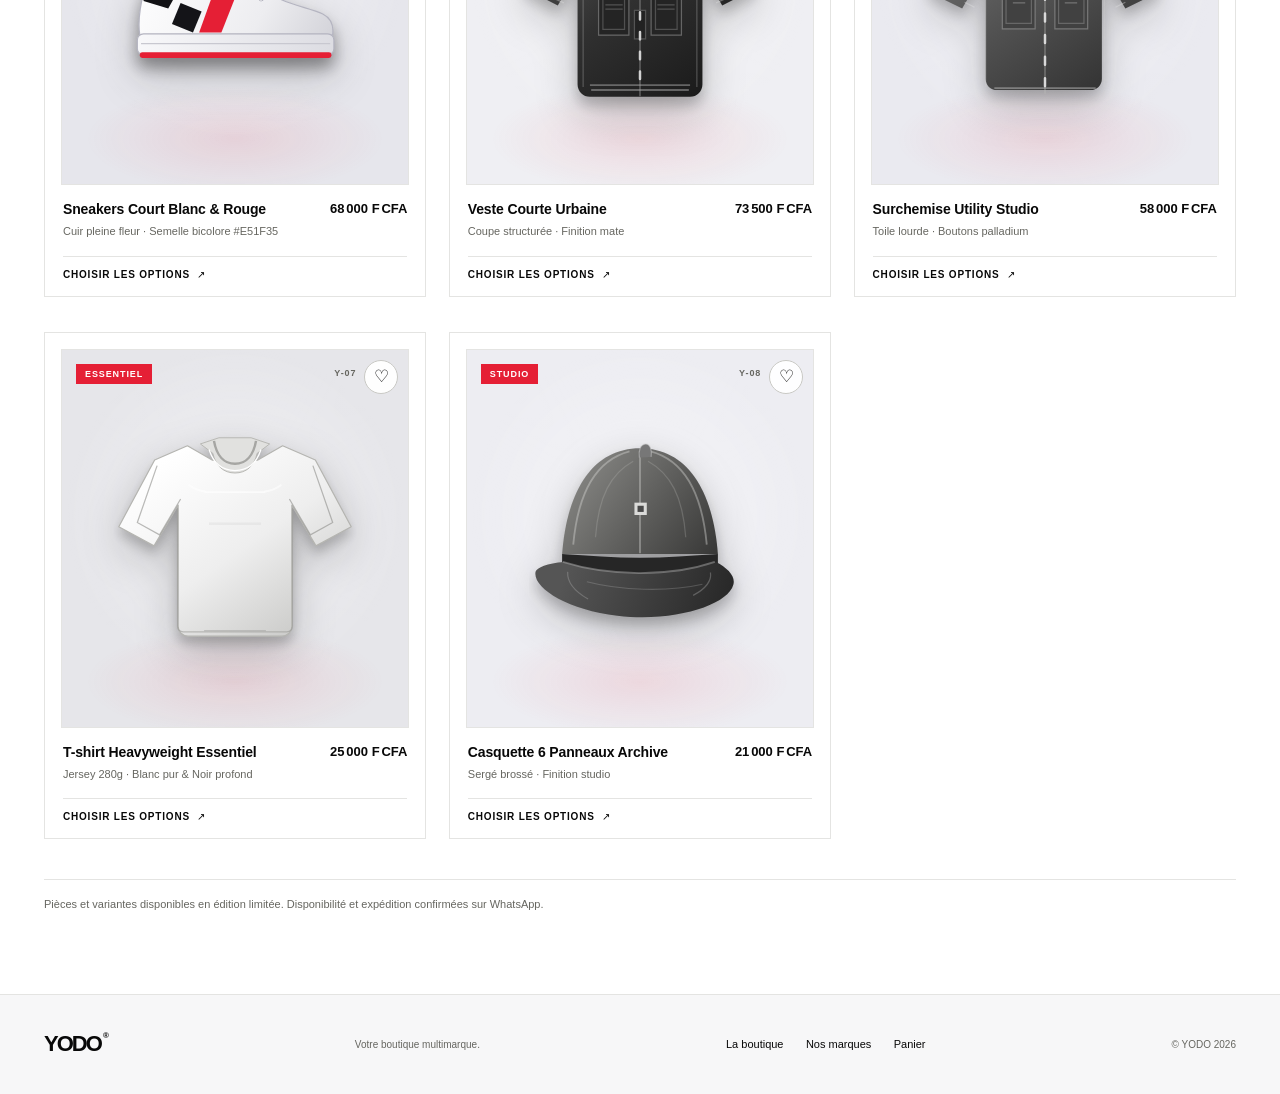
==== commit 94b5ed9c: "Add SVG assets for crop hoodie and sneakers designs - Introduced a new SVG file for a cropped hoodie" ====
--- a/pages/boutique.html
+++ b/pages/boutique.html
@@ -4,12 +4,12 @@
     <meta charset="utf-8">
     <meta name="viewport" content="width=device-width, initial-scale=1">
     <meta name="theme-color" content="#FFFFFF">
-    <meta name="description" content="Parcourez la sélection multimarque YODO. Articles de démonstration, prix affichés en F CFA.">
+    <meta name="description" content="Parcourez le Showroom multimarque YODO : vêtements streetwear de luxe, éclairage studio, homme et femme.">
     <title>Boutique - YODO</title>
     <link rel="stylesheet" href="../style.css">
   </head>
   <body data-collection="all">
-    <div class="announcement">YODO - Boutique multimarque <span aria-hidden="true">✳</span> Articles de démonstration</div>
+    <div class="announcement">YODO - Showroom Streetwear <span aria-hidden="true">✳</span> Catalogue Complet · Édition 2026</div>
     <header class="site-header">
       <a class="brand" href="../index.html" aria-label="YODO, accueil"><img src="../logo.jpeg" alt="YODO"></a>
       <button class="menu-toggle" type="button" aria-expanded="false" aria-controls="main-nav">Menu</button>
@@ -30,11 +30,17 @@
     </header>
     <main class="catalog-page section-wrap">
       <a class="back-link" href="../index.html">← Accueil</a>
-      <header class="catalog-page-heading">
-        <p class="section-kicker">La sélection multimarque</p>
-        <h1>Boutique</h1>
-        <p>Les pièces de marques réunies par YODO. Les références et prix présentés ici sont des données de démonstration.</p>
-      </header>
+      <section class="collection-hero-banner" aria-labelledby="boutique-title">
+        <div class="collection-banner-copy">
+          <p class="section-kicker">La sélection multimarque · Galerie Studio</p>
+          <h1 id="boutique-title">Le Showroom<br><span>YODO.</span></h1>
+          <p>Toutes les pièces des vestiaires Homme, Femme et Streetwear réunies dans notre galerie noire et rouge <code class="hex-badge">#E51F35</code>.</p>
+        </div>
+        <div class="collection-banner-media">
+          <img src="../assets/images/showroom-architecture.jpg" alt="Architecture intérieure du showroom YODO en marbre noir, néons rouges et podium circulaire chromé">
+          <span class="banner-caption">ARCHITECTURE SHOWROOM · 360°</span>
+        </div>
+      </section>
       <div class="catalog-controls">
         <label class="catalog-search" for="catalog-search">Rechercher un article
           <input id="catalog-search" type="search" placeholder="Nom, coupe ou matière" autocomplete="off">
@@ -45,15 +51,15 @@
             <option value="haut">Hauts</option>
             <option value="veste">Vestes</option>
             <option value="bas">Bas</option>
-            <option value="accessoire">Accessoires</option>
+            <option value="accessoire">Sneakers &amp; Accessoires</option>
           </select>
         </label>
         <button class="filter-button favorites-filter" id="show-favorites" type="button" aria-pressed="false">Favoris <span id="favorite-count">0</span></button>
       </div>
-      <div class="catalog-result-line"><p id="filter-count" aria-live="polite"></p><p>Prix indicatifs · F CFA</p></div>
+      <div class="catalog-result-line"><p id="filter-count" aria-live="polite"></p><p>Tarifs Showroom · F CFA</p></div>
       <div class="product-grid" id="product-grid"></div>
       <p class="product-empty" id="product-empty" role="status" hidden>Aucun article ne correspond à ces critères. Modifiez la recherche ou les filtres.</p>
-      <p class="catalog-demo-note">Articles, prix et variantes présentés à titre de démonstration. La marque et la disponibilité sont à confirmer par WhatsApp.</p>
+      <p class="catalog-demo-note">Pièces et variantes disponibles en édition limitée. Disponibilité et expédition confirmées sur WhatsApp.</p>
     </main>
     <footer class="site-footer">
       <a class="footer-brand" href="../index.html" aria-label="YODO, retour à l’accueil">YODO<span>®</span></a>
--- a/style.css
+++ b/style.css
@@ -1,11 +1,14 @@
 :root {
   color-scheme: light;
   --ink: #080808;
-  --paper: #f2f2f0;
+  --paper: #ffffff;
+  --surface: #f7f7f8;
+  --surface-elevated: #efeff2;
   --white: #ffffff;
-  --accent: #e52335;
-  --muted: #777777;
-  --line: #d7d7d5;
+  --accent: #E51F35;
+  --muted: #666660;
+  --line: #e4e4e2;
+  --line-strong: #c8c8c4;
   --space-1: .5rem;
   --space-2: 1rem;
   --space-3: 1.5rem;
@@ -13,7 +16,7 @@
   --space-5: 3rem;
   --space-6: 4.5rem;
   --space-7: 7rem;
-  font-family: "Arial", "Helvetica Neue", sans-serif;
+  font-family: "Inter", "Arial", "Helvetica Neue", sans-serif;
   font-synthesis: none;
   text-rendering: optimizeLegibility;
 }
@@ -24,18 +27,18 @@
 
 body {
   margin: 0;
-  background: var(--paper);
+  background: var(--white);
   color: var(--ink);
   font-size: 15px;
   -webkit-font-smoothing: antialiased;
 }
 
-button, input { font: inherit; }
+button, input, select { font: inherit; }
 button, a { -webkit-tap-highlight-color: transparent; }
 button { color: inherit; }
 a { color: inherit; text-decoration: none; }
-button:focus-visible, a:focus-visible, input:focus-visible {
-  outline: 3px solid var(--accent);
+button:focus-visible, a:focus-visible, input:focus-visible, select:focus-visible {
+  outline: 2px solid var(--accent);
   outline-offset: 4px;
 }
 
@@ -44,6 +47,16 @@
   width: 0;
   height: 0;
   overflow: hidden;
+}
+
+.hex-badge {
+  display: inline-block;
+  padding: 1px 6px;
+  border: 1px solid rgba(229, 31, 53, 0.35);
+  background: rgba(229, 31, 53, 0.08);
+  color: var(--accent);
+  font-size: 11px;
+  font-weight: 700;
 }
 
 .page-transition {
@@ -54,8 +67,8 @@
   place-content: center;
   justify-items: center;
   gap: 1rem;
-  background: var(--ink);
-  color: var(--white);
+  background: var(--white);
+  color: var(--ink);
   opacity: 0;
   visibility: hidden;
   pointer-events: none;
@@ -68,7 +81,7 @@
   height: 76px;
   display: grid;
   place-items: center;
-  border: 1px solid rgba(255,255,255,.2);
+  border: 1px solid rgba(8, 8, 8, 0.18);
   border-radius: 50%;
 }
 .page-transition-mark::before {
@@ -77,7 +90,7 @@
   inset: -5px;
   border: 2px solid transparent;
   border-top-color: var(--accent);
-  border-right-color: rgba(229,35,53,.28);
+  border-right-color: rgba(229, 31, 53, 0.28);
   border-radius: 50%;
   animation: page-transition-spin .85s linear infinite;
 }
@@ -86,17 +99,20 @@
 @keyframes page-transition-spin { to { transform: rotate(360deg); } }
 
 .announcement {
-  min-height: 34px;
+  min-height: 36px;
   display: flex;
   justify-content: center;
   align-items: center;
-  gap: .55rem;
+  gap: .65rem;
   padding: .45rem 1rem;
   background: var(--ink);
+  border-bottom: 1px solid rgba(229, 31, 53, 0.28);
   color: var(--white);
   text-align: center;
   font-size: 11px;
-  letter-spacing: .015em;
+  font-weight: 600;
+  letter-spacing: .04em;
+  text-transform: uppercase;
 }
 
 .announcement span { color: var(--accent); }
@@ -110,29 +126,66 @@
   grid-template-columns: 1fr 2fr 1fr;
   align-items: center;
   border-bottom: 1px solid var(--line);
+  background: rgba(255, 255, 255, 0.96);
+  backdrop-filter: blur(16px);
+  color: var(--ink);
+  position: sticky;
+  top: 0;
+  z-index: 10;
+}
+
+.brand {
+  display: inline-flex;
+  width: 142px;
+  height: 48px;
+  align-items: center;
+  justify-content: center;
+  overflow: hidden;
   background: var(--white);
-  color: var(--ink);
-  position: relative;
-  z-index: 4;
-}
-
-.brand { display: inline-flex; width: 142px; height: 48px; align-items: center; overflow: hidden; background: var(--white); }
-.brand img { display: block; width: 100%; height: auto; mix-blend-mode: multiply; }
+}
+.brand img {
+  display: block;
+  width: 100%;
+  height: auto;
+  filter: none;
+  mix-blend-mode: multiply;
+}
 .main-nav { display: flex; justify-content: center; gap: clamp(1.5rem, 3vw, 3.5rem); }
-.main-nav a, .cart-trigger { font-size: 12px; font-weight: 600; }
+.main-nav a, .cart-trigger { font-size: 12px; font-weight: 700; letter-spacing: .04em; text-transform: uppercase; }
 .main-nav a { color: var(--ink); transition: color .18s ease; }
-.main-nav a:hover { color: var(--accent); }
-.cart-trigger { justify-self: end; border: 0; background: none; color: var(--ink); cursor: pointer; display: flex; align-items: center; gap: 9px; }
-.cart-icon { width: 21px; height: 21px; fill: none; stroke: currentColor; stroke-width: 1.7; stroke-linecap: round; stroke-linejoin: round; transition: color .18s ease, transform .18s ease; }
+.main-nav a:hover, .main-nav a[aria-current="page"] { color: var(--accent); }
+.cart-trigger {
+  justify-self: end;
+  border: 0;
+  background: none;
+  color: var(--ink);
+  cursor: pointer;
+  display: flex;
+  align-items: center;
+  gap: 9px;
+}
+.cart-icon {
+  width: 21px;
+  height: 21px;
+  fill: none;
+  stroke: currentColor;
+  stroke-width: 1.7;
+  stroke-linecap: round;
+  stroke-linejoin: round;
+  transition: color .18s ease, transform .18s ease;
+}
 .cart-trigger:hover .cart-icon { color: var(--accent); transform: translateY(-1px); }
 .cart-count {
   width: 22px;
   height: 22px;
   display: grid;
   place-items: center;
-  border: 1px solid var(--ink);
+  border: 1px solid var(--accent);
+  background: rgba(229, 31, 53, 0.10);
+  color: var(--ink);
   border-radius: 50%;
   font-size: 10px;
+  font-weight: 800;
 }
 .menu-toggle { display: none; }
 
@@ -146,7 +199,9 @@
   align-items: center;
   position: relative;
   overflow: hidden;
-  background: var(--ink);
+  background:
+    radial-gradient(circle at 72% 52%, rgba(229, 31, 53, 0.12), transparent 48%),
+    var(--ink);
   color: var(--white);
 }
 
@@ -155,42 +210,60 @@
   margin: 0;
   font-size: 11px;
   font-weight: 700;
-  letter-spacing: .09em;
-  text-transform: uppercase;
-}
-.season-note { display: flex; align-items: center; gap: 10px; }
-.season-note { color: #c4c4c4; }
-.season-note span { width: 7px; height: 7px; background: var(--accent); border-radius: 50%; }
+  letter-spacing: .12em;
+  text-transform: uppercase;
+}
+.season-note { display: flex; align-items: center; gap: 10px; color: #cccccc; }
+.season-note span {
+  width: 8px;
+  height: 8px;
+  background: var(--accent);
+  border-radius: 50%;
+  box-shadow: 0 0 12px var(--accent);
+}
 .hero h1 {
   margin: 1.6rem 0 1.4rem;
   font-size: clamp(4.5rem, 6.8vw, 7rem);
-  line-height: .83;
-  letter-spacing: -.09em;
+  line-height: .84;
+  letter-spacing: -.08em;
   font-weight: 900;
+  text-transform: uppercase;
 }
 .hero h1 span { color: var(--accent); }
-.hero-intro { max-width: 355px; margin: 0 0 2rem; color: #c4c4c4; font-size: 15px; line-height: 1.65; }
+.hero-intro { max-width: 380px; margin: 0 0 2.2rem; color: #b8b8c0; font-size: 15px; line-height: 1.7; }
 .button {
-  min-height: 51px;
+  min-height: 52px;
   display: inline-flex;
   justify-content: center;
   align-items: center;
-  gap: 2rem;
-  padding: 0 1.35rem;
+  gap: 1.75rem;
+  padding: 0 1.5rem;
   border: 1px solid transparent;
   font-size: 12px;
-  font-weight: 700;
-  transition: background .2s ease, color .2s ease, transform .2s ease;
+  font-weight: 800;
+  letter-spacing: .06em;
+  text-transform: uppercase;
+  transition: background .2s ease, color .2s ease, transform .2s ease, box-shadow .2s ease;
 }
 .button:hover { transform: translateY(-2px); }
-.button-dark { background: var(--ink); color: var(--white); }
-.button-dark:hover { background: #555; }
-.hero-cta { min-height: 54px; background: var(--accent); color: var(--white); }
-.hero-cta:hover { background: #bd1d2c; }
+.button-dark {
+  background: var(--ink);
+  border-color: var(--ink);
+  color: var(--white);
+}
+.button-dark:hover { background: var(--accent); border-color: var(--accent); }
+.hero-cta {
+  min-height: 54px;
+  background: var(--accent);
+  color: var(--white);
+  box-shadow: 0 10px 28px rgba(229, 31, 53, 0.32);
+}
+.hero-cta:hover { background: #c9192c; box-shadow: 0 14px 34px rgba(229, 31, 53, 0.48); }
 .button span { font-size: 16px; }
-.hero-footnote { margin: 2.1rem 0 0; color: #9a9a9a; font-size: 11px; }
+.hero-footnote { margin: 2.1rem 0 0; color: #9a9a9a; font-size: 11px; letter-spacing: .04em; }
 
 .hero-stage {
+  --led-alpha: 0.36;
   min-height: 555px;
   height: min(620px, calc(100svh - 160px));
   align-self: stretch;
@@ -198,34 +271,23 @@
   overflow: hidden;
   position: relative;
   isolation: isolate;
+  border: 1px solid rgba(255, 255, 255, 0.11);
   background:
-    radial-gradient(ellipse at 50% 45%, rgba(229,35,53,.13), transparent 42%),
-    linear-gradient(135deg, #171717 0%, #0c0c0c 54%, #080808 100%);
+    radial-gradient(ellipse 58% 20% at 50% 87%, rgba(229, 31, 53, var(--led-alpha)), transparent 72%),
+    radial-gradient(circle at 52% 45%, rgba(229, 31, 53, calc(var(--led-alpha) * 0.4)), transparent 55%),
+    radial-gradient(ellipse 46% 14% at 50% 6%, rgba(255, 255, 255, 0.10), transparent 70%),
+    linear-gradient(180deg, #101014 0%, #08080a 62%, #050507 100%);
+  box-shadow: inset 0 -30px 70px rgba(229, 31, 53, 0.12), 0 24px 64px rgba(0, 0, 0, 0.75);
   perspective: 1100px;
 }
-.hero-stage::before {
-  content: "";
-  width: 57%;
-  aspect-ratio: 1;
-  position: absolute;
-  top: 47%;
-  left: 52%;
-  transform: translate(-50%, -50%);
-  border: 1px solid rgba(255,255,255,.21);
-  border-radius: 50%;
-}
-.hero-stage::after {
-  content: "";
-  position: absolute;
-  z-index: -1;
-  width: 76%;
-  height: 17%;
-  left: 13%;
-  bottom: 11%;
-  border-radius: 50%;
-  background: #030303;
-  transform: rotate(-8deg);
-}
+
+/* Suppression des lignes orbitales excessives de l'ancienne version */
+.hero-stage::before,
+.hero-stage::after,
+.stage-orbit {
+  display: none !important;
+}
+
 .hero-canvas {
   position: absolute;
   inset: 0;
@@ -236,13 +298,144 @@
   pointer-events: none;
   transition: opacity .35s ease;
 }
-.hero-stage.is-rendered .hero-canvas { opacity: 1; pointer-events: auto; touch-action: none; }
+.hero-stage.is-rendered .hero-canvas { opacity: 1; pointer-events: auto; touch-action: none; cursor: grab; }
+.hero-stage.is-rendered .hero-canvas:active { cursor: grabbing; }
 .hero-stage.is-rendered .garment-turntable { display: none; }
-.stage-orbit { position: absolute; border: 1px solid rgba(255,255,255,.2); border-radius: 50%; pointer-events: none; }
-.orbit-one { width: 63%; height: 20%; top: 43%; left: 21%; transform: rotate(-24deg); animation: orbit-drift 22s linear infinite; }
-.orbit-two { width: 71%; height: 25%; top: 39%; left: 16%; transform: rotate(27deg); animation: orbit-drift 29s linear infinite reverse; }
-.stage-index { position: absolute; top: 25px; left: 27px; color: #fff; font-size: 10px; font-weight: 700; letter-spacing: .08em; }
-.stage-caption { position: absolute; z-index: 2; top: 25px; right: 27px; display: flex; gap: 1.5rem; color: rgba(255,255,255,.7); font-size: 9px; letter-spacing: .09em; }
+
+.stage-index {
+  position: absolute;
+  z-index: 3;
+  top: 24px;
+  left: 26px;
+  display: inline-flex;
+  align-items: center;
+  gap: 8px;
+  color: var(--white);
+  font-size: 10px;
+  font-weight: 800;
+  letter-spacing: .12em;
+}
+.stage-index::before {
+  content: "";
+  width: 7px;
+  height: 7px;
+  border-radius: 50%;
+  background: var(--accent);
+  box-shadow: 0 0 10px var(--accent);
+}
+.stage-caption {
+  position: absolute;
+  z-index: 3;
+  top: 24px;
+  right: 26px;
+  display: flex;
+  gap: 1.2rem;
+  color: rgba(255,255,255,.82);
+  font-size: 9px;
+  font-weight: 700;
+  letter-spacing: .12em;
+}
+
+.studio-toolbar {
+  position: absolute;
+  z-index: 3;
+  top: 52px;
+  right: 22px;
+  display: flex;
+  flex-direction: column;
+  align-items: flex-end;
+  gap: 8px;
+  padding: 8px 10px;
+  border: 1px solid rgba(255, 255, 255, 0.12);
+  background: rgba(8, 8, 10, 0.72);
+  backdrop-filter: blur(10px);
+}
+.colorway-switcher {
+  display: flex;
+  gap: 6px;
+}
+.colorway-pill {
+  display: inline-flex;
+  align-items: center;
+  gap: 6px;
+  padding: 5px 9px;
+  border: 1px solid rgba(255, 255, 255, 0.18);
+  background: rgba(20, 20, 24, 0.85);
+  color: #ccc;
+  font-size: 9px;
+  font-weight: 700;
+  letter-spacing: .06em;
+  text-transform: uppercase;
+  cursor: pointer;
+  transition: border-color .18s ease, color .18s ease, background .18s ease;
+}
+.colorway-pill:hover,
+.colorway-pill.is-active {
+  border-color: var(--accent);
+  background: rgba(229, 31, 53, 0.18);
+  color: var(--white);
+}
+.swatch-dot {
+  width: 9px;
+  height: 9px;
+  border-radius: 50%;
+  border: 1px solid var(--accent);
+}
+.swatch-noir { background: #141416; }
+.swatch-blanc { background: #f0f0f5; }
+
+.studio-sliders {
+  display: flex;
+  flex-direction: column;
+  gap: 5px;
+  width: 100%;
+}
+.led-control {
+  display: flex;
+  align-items: center;
+  justify-content: space-between;
+  gap: 8px;
+  color: #a8a8b0;
+  font-size: 8px;
+  font-weight: 700;
+  letter-spacing: .12em;
+}
+.led-control input[type="range"] {
+  width: 84px;
+  height: 4px;
+  -webkit-appearance: none;
+  appearance: none;
+  background: rgba(255, 255, 255, 0.18);
+  border-radius: 999px;
+  accent-color: var(--accent);
+  cursor: pointer;
+  outline: none;
+}
+.led-control input[type="range"]::-webkit-slider-thumb {
+  -webkit-appearance: none;
+  appearance: none;
+  width: 14px;
+  height: 14px;
+  border-radius: 50%;
+  background: var(--accent);
+  box-shadow: 0 0 8px rgba(229, 31, 53, 0.8);
+  cursor: pointer;
+}
+.led-control input[type="range"]::-moz-range-thumb {
+  width: 14px;
+  height: 14px;
+  border: 0;
+  border-radius: 50%;
+  background: var(--accent);
+  box-shadow: 0 0 8px rgba(229, 31, 53, 0.8);
+  cursor: pointer;
+}
+
+.button:active, .colorway-pill:active, .stage-controls button:active, .zoom-controls button:active {
+  transform: scale(0.95);
+  transition: transform .08s ease;
+}
+
 .garment-turntable {
   position: absolute;
   width: min(75%, 430px);
@@ -290,32 +483,47 @@
 .stage-controls {
   position: absolute;
   left: 50%;
-  bottom: 29px;
+  bottom: 24px;
   z-index: 3;
   display: flex;
   align-items: center;
   gap: 1.1rem;
   transform: translateX(-50%);
+  padding: 6px 14px;
+  border: 1px solid rgba(255, 255, 255, 0.12);
+  border-radius: 999px;
+  background: rgba(8, 8, 10, 0.72);
+  backdrop-filter: blur(8px);
 }
 .stage-controls button {
-  width: 34px;
-  height: 34px;
-  border: 1px solid rgba(255,255,255,.48);
+  width: 32px;
+  height: 32px;
+  border: 1px solid rgba(255,255,255,.32);
   border-radius: 50%;
   background: transparent;
   color: white;
   cursor: pointer;
-  transition: background .2s ease;
-}
-.stage-controls button:hover { background: rgba(255,255,255,.18); }
+  transition: background .2s ease, border-color .2s ease;
+}
+.stage-controls button:hover { background: var(--accent); border-color: var(--accent); }
 .stage-controls button, .filter-button { min-width: 24px; min-height: 24px; }
-.stage-controls span, .stage-side-note { color: rgba(255,255,255,.76); font-size: 8px; font-weight: 700; letter-spacing: .14em; }
-.stage-side-note { position: absolute; right: 17px; bottom: 50%; writing-mode: vertical-rl; pointer-events: none; }
-.zoom-controls { position: absolute; z-index: 3; left: 18px; bottom: 27px; display: flex; gap: 7px; }
-.zoom-controls button { width: 34px; height: 34px; border: 1px solid rgba(255,255,255,.48); border-radius: 50%; background: rgba(8,8,8,.35); color: #fff; font-size: 18px; cursor: pointer; }
-.zoom-controls button:hover { background: var(--accent); }
-.stage-status { position: absolute; z-index: 3; top: 50px; left: 27px; max-width: 60%; margin: 0; color: rgba(255,255,255,.72); font-size: 9px; line-height: 1.5; pointer-events: none; }
-.hero-edge-note { position: absolute; right: max(14px, calc((100% - 1468px) / 2)); bottom: 2.3rem; transform: rotate(90deg); transform-origin: right center; color: #777; font-size: 9px; letter-spacing: .1em; }
+.stage-controls span, .stage-side-note { color: rgba(255,255,255,.78); font-size: 8px; font-weight: 700; letter-spacing: .14em; }
+.stage-side-note { position: absolute; right: 17px; bottom: 42%; writing-mode: vertical-rl; pointer-events: none; }
+.zoom-controls { position: absolute; z-index: 3; left: 18px; bottom: 24px; display: flex; gap: 7px; }
+.zoom-controls button {
+  width: 34px;
+  height: 34px;
+  border: 1px solid rgba(255,255,255,.32);
+  border-radius: 50%;
+  background: rgba(8,8,10,.72);
+  color: #fff;
+  font-size: 18px;
+  cursor: pointer;
+  transition: background .2s ease, border-color .2s ease;
+}
+.zoom-controls button:hover { background: var(--accent); border-color: var(--accent); }
+.stage-status { position: absolute; z-index: 3; top: 48px; left: 26px; max-width: 55%; margin: 0; color: rgba(255, 255, 255, 0.72); font-size: 9px; line-height: 1.5; pointer-events: none; }
+.hero-edge-note { position: absolute; right: max(14px, calc((100% - 1468px) / 2)); bottom: 2.3rem; transform: rotate(90deg); transform-origin: right center; color: #888888; font-size: 9px; letter-spacing: .1em; }
 @keyframes garment-enter {
   from { opacity: 0; }
   to { opacity: 1; }
@@ -324,18 +532,16 @@
   0%, 100% { transform: translateY(0) rotateX(-2deg); }
   50% { transform: translateY(-13px) rotateX(2deg); }
 }
-@keyframes orbit-drift {
-  to { rotate: 360deg; }
-}
-.orbit-one, .orbit-two, .garment-model, .manifesto-disc { animation-play-state: paused; }
-.hero-stage.motion-active .orbit-one,
-.hero-stage.motion-active .orbit-two,
+.garment-model, .manifesto-disc { animation-play-state: paused; }
 .hero-stage.motion-active .garment-model,
+.hero-stage[data-motion="on"] .garment-model,
 .manifesto-art.motion-active .manifesto-disc { animation-play-state: running; }
 
 .ticker {
   overflow: hidden;
-  background: #dededc;
+  background: var(--surface);
+  border-top: 1px solid var(--line);
+  border-bottom: 1px solid var(--line);
   color: var(--ink);
   user-select: none;
   display: flex;
@@ -357,16 +563,17 @@
   display: flex;
   align-items: center;
   gap: 2rem;
-  padding: 0.95rem 0;
+  padding: 1rem 0;
   padding-right: 2rem;
-  font-size: 13px;
+  font-size: 12px;
   font-weight: 800;
   line-height: 1.2;
-  letter-spacing: .01em;
+  letter-spacing: .1em;
+  text-transform: uppercase;
   white-space: nowrap;
 }
 
-.ticker-mark { font-size: 17px; line-height: 1; }
+.ticker-mark { color: var(--accent); font-size: 16px; line-height: 1; }
 
 @keyframes ticker-scroll {
   from { transform: translateX(0); }
@@ -374,52 +581,280 @@
 }
 
 .section-wrap { width: min(100% - 88px, 1296px); margin-inline: auto; }
+
+/* Lookbook Showcase Section (Homme & Femme) */
+.lookbook-showcase {
+  padding-top: clamp(4rem, 7vw, 6.5rem);
+  padding-bottom: clamp(2rem, 4vw, 3.5rem);
+}
+.lookbook-grid {
+  display: grid;
+  grid-template-columns: repeat(2, minmax(0, 1fr));
+  gap: 2rem;
+  margin-top: 3.4rem;
+}
+.lookbook-feature {
+  display: flex;
+  flex-direction: column;
+  border: 1px solid var(--line);
+  background: var(--white);
+  overflow: hidden;
+  transition: border-color .28s ease, transform .28s ease, box-shadow .28s ease;
+}
+.lookbook-feature:hover {
+  border-color: rgba(229, 31, 53, 0.55);
+  transform: translateY(-4px);
+  box-shadow: 0 20px 44px rgba(8, 8, 8, 0.08);
+}
+.lookbook-media {
+  position: relative;
+  aspect-ratio: 16 / 11;
+  overflow: hidden;
+  background: var(--surface-elevated);
+}
+.lookbook-media img {
+  width: 100%;
+  height: 100%;
+  object-fit: cover;
+  object-position: center top;
+  display: block;
+  transition: transform .55s cubic-bezier(.22, 1, .36, 1);
+}
+.lookbook-feature:hover .lookbook-media img {
+  transform: scale(1.04);
+}
+.lookbook-overlay {
+  position: absolute;
+  inset: auto 0 0 0;
+  display: flex;
+  justify-content: space-between;
+  align-items: center;
+  padding: 1.1rem 1.4rem;
+  background: linear-gradient(180deg, transparent 0%, rgba(8, 8, 8, 0.88) 100%);
+}
+.lookbook-badge {
+  padding: 5px 10px;
+  background: var(--accent);
+  color: var(--white);
+  font-size: 9px;
+  font-weight: 800;
+  letter-spacing: .12em;
+}
+.lookbook-spec {
+  color: var(--white);
+  font-size: 10px;
+  font-weight: 700;
+  letter-spacing: .08em;
+  text-transform: uppercase;
+}
+.lookbook-body {
+  padding: 2rem;
+  display: flex;
+  flex-direction: column;
+  gap: .9rem;
+  flex: 1;
+}
+.lookbook-meta {
+  display: flex;
+  justify-content: space-between;
+  color: var(--muted);
+  font-size: 10px;
+  font-weight: 700;
+  letter-spacing: .1em;
+}
+.lookbook-body h3 {
+  margin: 0;
+  color: var(--ink);
+  font-size: clamp(1.5rem, 2.4vw, 2.1rem);
+  letter-spacing: -.04em;
+}
+.lookbook-body p {
+  margin: 0;
+  color: var(--muted);
+  font-size: 13px;
+  line-height: 1.7;
+}
+.lookbook-actions {
+  margin-top: auto;
+  padding-top: 1.2rem;
+  display: flex;
+  flex-wrap: wrap;
+  align-items: center;
+  gap: 1.5rem;
+}
+.lookbook-actions .text-link { margin-top: 0; }
+
+/* Collection & Flagship Showcase */
 .collection { padding-top: clamp(3rem, 6vw, 4.8rem); padding-bottom: var(--space-7); }
 .section-heading { display: flex; align-items: flex-start; justify-content: space-between; gap: 2.5rem; }
-.section-kicker { color: var(--muted); }
+.section-kicker { color: var(--accent); }
 .section-heading h2, .manifesto h2, .newsletter h2 {
-  margin: 1.2rem 0 0;
+  margin: 1rem 0 0;
+  color: var(--ink);
   font-size: clamp(2.5rem, 5vw, 4.8rem);
-  line-height: 1.05;
+  line-height: 1.02;
   letter-spacing: -.05em;
-}
-.section-description { max-width: 320px; margin: 2.4rem 0 0; color: #666660; font-size: 14px; line-height: 1.65; }
-.audience-collections { display: grid; grid-template-columns: repeat(2, minmax(0, 1fr)); gap: 1rem; margin-top: 3.4rem; }
-.audience-card { min-height: 260px; display: grid; grid-template-columns: 1fr 1fr; overflow: hidden; background: var(--ink); color: var(--white); }
-.audience-visual { position: relative; min-height: 260px; display: grid; place-items: center; overflow: hidden; }
-.audience-visual > span { position: absolute; z-index: 1; top: 16px; left: 16px; color: rgba(8,8,8,.64); font-size: 8px; font-weight: 700; letter-spacing: .06em; }
-.audience-art { width: 100%; height: 85%; color: #343434; filter: drop-shadow(8px 13px 8px rgba(30,30,30,.2)); transition: transform .35s ease; }
-.audience-card:hover .audience-art { transform: translateY(-4px) rotate(-2deg); }
-.audience-copy { display: flex; flex-direction: column; align-items: flex-start; justify-content: center; padding: 1.2rem; }
-.audience-copy h3 { margin: 0; font-size: clamp(1.6rem, 2.8vw, 2.5rem); letter-spacing: -.055em; }
-.audience-copy p { margin: .7rem 0 1.3rem; color: #aaa; font-size: 11px; line-height: 1.6; }
-.audience-link { display: inline-flex; align-items: center; gap: .55rem; padding-bottom: 5px; border-bottom: 1px solid rgba(255,255,255,.55); font-size: 10px; font-weight: 700; transition: color .18s ease, border-color .18s ease; }
-.audience-link:hover { color: #ff6572; border-color: #ff6572; }
+  text-transform: uppercase;
+}
+.section-heading h2 span { color: var(--muted); }
+.section-description { max-width: 360px; margin: 2.2rem 0 0; color: var(--muted); font-size: 14px; line-height: 1.7; }
+
+.audience-collections { display: grid; grid-template-columns: repeat(2, minmax(0, 1fr)); gap: 1.25rem; margin-top: 3.4rem; }
+.audience-card {
+  min-height: 280px;
+  display: grid;
+  grid-template-columns: 1.08fr .92fr;
+  overflow: hidden;
+  border: 1px solid var(--line);
+  background: var(--surface);
+  color: var(--ink);
+  transition: border-color .25s ease, transform .25s ease, box-shadow .25s ease;
+}
+.audience-card:hover {
+  border-color: rgba(229, 31, 53, 0.55);
+  transform: translateY(-3px);
+  box-shadow: 0 14px 32px rgba(8, 8, 8, 0.06);
+}
+.audience-visual { position: relative; min-height: 280px; display: grid; place-items: center; overflow: hidden; background: var(--surface-elevated); }
+.audience-visual > span {
+  position: absolute;
+  z-index: 2;
+  top: 14px;
+  left: 14px;
+  padding: 4px 8px;
+  background: rgba(255, 255, 255, 0.92);
+  border: 1px solid var(--line);
+  color: var(--ink);
+  font-size: 8px;
+  font-weight: 800;
+  letter-spacing: .1em;
+}
+.audience-photo {
+  position: absolute;
+  inset: 0;
+  width: 100%;
+  height: 100%;
+  object-fit: cover;
+  object-position: center top;
+  transition: transform .45s ease;
+}
+.audience-card:hover .audience-photo { transform: scale(1.05); }
+.audience-photo + .audience-art { opacity: 0; pointer-events: none; }
+.audience-art { width: 100%; height: 85%; color: #343434; transition: transform .35s ease; }
+.audience-copy { display: flex; flex-direction: column; align-items: flex-start; justify-content: center; padding: 1.6rem; }
+.audience-copy h3 { margin: 0; color: var(--ink); font-size: clamp(1.6rem, 2.6vw, 2.3rem); letter-spacing: -.05em; text-transform: uppercase; }
+.audience-copy p { margin: .7rem 0 1.4rem; color: var(--muted); font-size: 12px; line-height: 1.65; }
+.audience-link {
+  display: inline-flex;
+  align-items: center;
+  gap: .55rem;
+  padding-bottom: 5px;
+  border-bottom: 1px solid var(--accent);
+  color: var(--ink);
+  font-size: 10px;
+  font-weight: 800;
+  letter-spacing: .08em;
+  text-transform: uppercase;
+  transition: color .18s ease;
+}
+.audience-link:hover { color: var(--accent); }
+
+.flagship-showcase {
+  margin-top: 4.5rem;
+  padding-top: 3.5rem;
+  border-top: 1px solid var(--line);
+}
+.flagship-header {
+  margin-bottom: 2.2rem;
+}
+.flagship-header h3 {
+  margin: .6rem 0 0;
+  color: var(--ink);
+  font-size: clamp(1.8rem, 3vw, 2.6rem);
+  letter-spacing: -.04em;
+  text-transform: uppercase;
+}
+
+/* Luxury Studio Product Cards */
 .catalog-search { display: grid; gap: .45rem; width: min(100%, 320px); margin: 2rem 0 0 auto; }
-.catalog-search label, .variant-label { font-size: 10px; font-weight: 700; }
+.catalog-search label, .variant-label { font-size: 10px; font-weight: 700; letter-spacing: .08em; text-transform: uppercase; color: var(--ink); }
 .catalog-search input, #product-size {
-  min-height: 42px;
-  padding: .65rem .15rem;
-  border: 0;
-  border-bottom: 1px solid var(--line);
+  min-height: 44px;
+  padding: .65rem .75rem;
+  border: 1px solid var(--line-strong);
   border-radius: 0;
-  background: transparent;
-  color: var(--ink);
-}
-.catalog-search input:focus-visible, #product-size:focus-visible { outline: 2px solid var(--accent); outline-offset: 3px; }
-.filter-button { display: flex; align-items: center; gap: 6px; padding: 0 0 13px; border: 0; border-bottom: 2px solid transparent; background: transparent; cursor: pointer; color: var(--muted); font-size: 12px; }
-.filter-button.is-active { color: var(--ink); border-bottom-color: var(--ink); font-weight: 700; }
-.filter-button span { color: var(--muted); font-size: 9px; }
-.product-grid { display: grid; grid-template-columns: repeat(3, minmax(0, 1fr)); gap: 1.6rem 1rem; }
+  background: var(--white);
+  color: var(--ink);
+}
+.catalog-search input:focus-visible, #product-size:focus-visible { outline: 2px solid var(--accent); outline-offset: 2px; }
+.filter-button {
+  display: flex;
+  align-items: center;
+  gap: 8px;
+  padding: 10px 16px;
+  border: 1px solid var(--line-strong);
+  background: var(--white);
+  cursor: pointer;
+  color: var(--ink);
+  font-size: 11px;
+  font-weight: 700;
+  letter-spacing: .06em;
+  text-transform: uppercase;
+  transition: border-color .2s ease, color .2s ease, background .2s ease;
+}
+.filter-button:hover,
+.filter-button.is-active,
+.favorites-filter.is-active {
+  color: var(--accent);
+  border-color: var(--accent);
+  background: rgba(229, 31, 53, 0.06);
+}
+.filter-button span { color: var(--accent); font-size: 10px; font-weight: 800; }
+
+.product-grid { display: grid; grid-template-columns: repeat(3, minmax(0, 1fr)); gap: 2rem 1.4rem; }
+.product-card {
+  display: flex;
+  flex-direction: column;
+  padding: 1rem;
+  border: 1px solid var(--line);
+  background: var(--white);
+  transition: border-color .25s ease, transform .25s ease, box-shadow .25s ease;
+}
+.product-card:hover {
+  border-color: rgba(229, 31, 53, 0.55);
+  transform: translateY(-4px);
+  box-shadow: 0 18px 38px rgba(8, 8, 8, 0.08);
+}
 .product-card[hidden] { display: none; }
-.product-visual { position: relative; overflow: hidden; aspect-ratio: .91; display: grid; place-items: center; perspective: 900px; }
-.visual-stone { background: #d7d7d5; }
-.visual-fog { background: #e6e6e4; }
-.visual-slate { background: #c7c7c5; }
-.visual-ash { background: #b6b6b4; }
-.product-tag, .visual-number { position: absolute; z-index: 1; top: 17px; font-size: 9px; }
-.product-tag { left: 16px; padding: 7px 9px; background: rgba(255,255,255,.78); }
-.visual-number { right: 54px; color: rgba(23,23,23,.55); font-weight: 700; letter-spacing: .08em; }
+.product-visual {
+  position: relative;
+  overflow: hidden;
+  aspect-ratio: .92;
+  display: grid;
+  place-items: center;
+  perspective: 900px;
+  border: 1px solid var(--line);
+  background:
+    radial-gradient(ellipse 60% 20% at 50% 88%, rgba(229, 31, 53, 0.10), transparent 72%),
+    radial-gradient(circle at 50% 44%, rgba(255, 255, 255, 0.45), transparent 62%),
+    var(--surface);
+}
+.visual-stone { background-color: #f1f1f3; }
+.visual-fog { background-color: #ececf0; }
+.visual-slate { background-color: #e8e8ed; }
+.visual-ash { background-color: #ededf1; }
+.product-tag, .visual-number { position: absolute; z-index: 2; top: 14px; font-size: 9px; }
+.product-tag {
+  left: 14px;
+  padding: 5px 9px;
+  background: var(--accent);
+  color: var(--white);
+  font-weight: 800;
+  letter-spacing: .1em;
+  text-transform: uppercase;
+}
+.visual-number { right: 52px; top: 18px; color: var(--muted); font-weight: 700; letter-spacing: .1em; }
+.product-visual:not(:has(.favorite-button)) .visual-number { right: 14px; }
 .favorite-button {
   position: absolute;
   z-index: 2;
@@ -429,103 +864,278 @@
   height: 34px;
   display: grid;
   place-items: center;
-  border: 0;
+  border: 1px solid var(--line-strong);
   border-radius: 50%;
-  background: rgba(255,255,255,.92);
-  color: var(--ink);
-  font-size: 19px;
+  background: rgba(255, 255, 255, 0.94);
+  color: var(--ink);
+  font-size: 17px;
   line-height: 1;
   cursor: pointer;
-  transition: color .18s ease, transform .18s ease;
-}
-.favorite-button:hover { transform: scale(1.08); }
-.favorite-button[aria-pressed="true"] { color: var(--accent); }
-.favorites-filter.is-active { color: var(--accent); border-bottom-color: var(--accent); }
-.product-3d { width: 82%; height: 82%; transform-style: preserve-3d; transition: transform .2s ease-out; }
-.product-art { width: 100%; height: 100%; object-fit: contain; filter: drop-shadow(8px 13px 8px rgba(30,30,30,.1)); backface-visibility: hidden; }
-.hoodie-art { color: #363636; }
-.tee-art { color: #f7f7f5; filter: drop-shadow(7px 12px 7px rgba(30,30,30,.2)); }
-.overshirt-art { color: #555; }
-.pants-art { color: #252525; }
-.jacket-art { color: #343434; }
-.cap-art { color: #555; }
-.product-card:hover .product-3d { transform: rotateY(-11deg) rotateX(5deg) translateY(-7px) scale(1.025); }
-.product-info { display: flex; justify-content: space-between; gap: .75rem; padding: 14px 1px 0; }
-.product-info h3 { margin: 0; font-size: 13px; font-weight: 700; }
-.product-info p { margin: 6px 0 0; color: var(--muted); font-size: 10px; }
-.product-info > span { flex: 0 0 auto; font-size: 12px; font-weight: 700; }
-.product-detail-link { display: inline-flex; align-items: center; gap: .45rem; margin: .7rem 1px 0; padding-bottom: 4px; border-bottom: 1px solid var(--line); font-size: 10px; font-weight: 700; }
-.product-detail-link:hover { color: var(--accent); border-color: var(--accent); }
+  transition: color .18s ease, transform .18s ease, border-color .18s ease;
+}
+.favorite-button:hover { transform: scale(1.08); border-color: var(--accent); }
+.favorite-button[aria-pressed="true"] { color: var(--accent); border-color: var(--accent); }
+.product-3d { width: 82%; height: 82%; transform-style: preserve-3d; transition: transform .3s cubic-bezier(.22, 1, .36, 1); }
+.product-art { width: 100%; height: 100%; object-fit: contain; filter: drop-shadow(0 14px 20px rgba(8, 8, 8, 0.22)); backface-visibility: hidden; }
+.product-card:hover .product-3d { transform: rotateY(-10deg) rotateX(4deg) translateY(-6px) scale(1.04); }
+.product-info { display: flex; justify-content: space-between; align-items: flex-start; gap: .75rem; padding: 16px 2px 0; }
+.product-info h3 { margin: 0; font-size: 14px; font-weight: 800; letter-spacing: -.01em; color: var(--ink); }
+.product-info p { margin: 6px 0 0; color: var(--muted); font-size: 11px; line-height: 1.5; }
+.product-info > span { flex: 0 0 auto; color: var(--ink); font-size: 13px; font-weight: 800; }
+.product-detail-link {
+  display: inline-flex;
+  align-items: center;
+  gap: .45rem;
+  margin: 1rem 2px 0;
+  padding-top: .75rem;
+  border-top: 1px solid var(--line);
+  color: var(--ink);
+  font-size: 10px;
+  font-weight: 800;
+  letter-spacing: .08em;
+  text-transform: uppercase;
+  transition: color .18s ease;
+}
+.product-detail-link:hover { color: var(--accent); }
 .product-empty { padding: 2rem 0; color: var(--muted); font-size: 13px; }
 
+/* Collection Hero Banner on Subpages (Homme, Femme, Boutique, Streetwear) */
+.collection-hero-banner {
+  display: grid;
+  grid-template-columns: 1fr 1.15fr;
+  align-items: center;
+  gap: 2.5rem;
+  margin: 1.5rem 0 3rem;
+  border: 1px solid var(--line);
+  background: var(--surface);
+  color: var(--ink);
+  overflow: hidden;
+}
+.collection-banner-copy {
+  padding: 2.8rem;
+}
+.collection-banner-copy h1 {
+  margin: .8rem 0 1.2rem;
+  color: var(--ink);
+  font-size: clamp(2.8rem, 5.5vw, 4.8rem);
+  line-height: .92;
+  letter-spacing: -.06em;
+  text-transform: uppercase;
+}
+.collection-banner-copy h1 span { color: var(--accent); }
+.collection-banner-copy p:last-child {
+  margin: 0;
+  color: var(--muted);
+  font-size: 14px;
+  line-height: 1.7;
+}
+.collection-banner-media {
+  position: relative;
+  min-height: 360px;
+  height: 100%;
+  overflow: hidden;
+  background: var(--surface-elevated);
+}
+.collection-banner-media img {
+  width: 100%;
+  height: 100%;
+  max-height: 440px;
+  object-fit: cover;
+  object-position: center top;
+  display: block;
+}
+.banner-caption {
+  position: absolute;
+  bottom: 14px;
+  right: 16px;
+  padding: 5px 10px;
+  background: rgba(8, 8, 8, 0.84);
+  border: 1px solid rgba(229, 31, 53, 0.45);
+  color: var(--white);
+  font-size: 9px;
+  font-weight: 800;
+  letter-spacing: .12em;
+}
+
 .product-detail-page { min-height: 65vh; padding-top: 3rem; padding-bottom: 6rem; }
-.product-page-back, .back-link { color: var(--ink); font-size: 11px; font-weight: 700; }
+.product-page-back, .back-link {
+  color: var(--muted);
+  font-size: 11px;
+  font-weight: 700;
+  letter-spacing: .06em;
+  text-transform: uppercase;
+  transition: color .18s ease;
+}
+.back-link:hover { color: var(--accent); }
 .product-page-cart { text-decoration: none; }
 .back-link { display: inline-flex; margin-bottom: 2rem; }
 .product-detail-layout { display: grid; grid-template-columns: minmax(0, 1fr) minmax(320px, .75fr); align-items: center; gap: clamp(2.5rem, 7vw, 7rem); }
-.product-detail-visual { position: relative; min-height: 520px; display: grid; place-items: center; overflow: hidden; }
-.product-detail-visual::before { content: ""; width: 70%; aspect-ratio: 1; position: absolute; border: 1px solid rgba(8,8,8,.17); border-radius: 50%; }
-.product-detail-visual .product-art { position: relative; width: min(76%, 470px); height: 82%; filter: drop-shadow(12px 20px 14px rgba(30,30,30,.2)); }
+.product-detail-visual {
+  position: relative;
+  min-height: 520px;
+  display: grid;
+  place-items: center;
+  overflow: hidden;
+  border: 1px solid var(--line);
+  background:
+    radial-gradient(ellipse 58% 20% at 50% 86%, rgba(229, 31, 53, 0.12), transparent 72%),
+    radial-gradient(circle at 50% 45%, rgba(255, 255, 255, 0.45), transparent 58%),
+    var(--surface);
+}
+.product-detail-visual::before {
+  content: "";
+  width: 68%;
+  aspect-ratio: 1;
+  position: absolute;
+  border: 1px solid rgba(229, 31, 53, 0.22);
+  border-radius: 50%;
+}
+.product-detail-visual .product-art { position: relative; width: min(76%, 470px); height: 82%; filter: drop-shadow(0 18px 24px rgba(8, 8, 8, 0.22)); }
 .product-detail-copy { max-width: 470px; }
-.product-detail-copy h1 { margin: .8rem 0 1rem; font-size: clamp(2.8rem, 5vw, 5rem); line-height: .96; letter-spacing: -.075em; }
-.product-detail-price { margin: 0; font-size: 17px; font-weight: 700; }
-.product-detail-description { margin: 1.5rem 0 .6rem; font-size: 14px; }
+.product-detail-copy h1 { margin: .8rem 0 1rem; color: var(--ink); font-size: clamp(2.8rem, 5vw, 4.5rem); line-height: .96; letter-spacing: -.06em; text-transform: uppercase; }
+.product-detail-price { margin: 0; color: var(--accent); font-size: 20px; font-weight: 800; }
+.product-detail-description { margin: 1.5rem 0 .6rem; color: var(--ink); font-size: 14px; line-height: 1.65; }
 .product-demo-note { margin: 0 0 2rem; color: var(--muted); font-size: 11px; line-height: 1.6; }
-.detail-favorite { margin: 0 0 1.5rem; padding: 0; border: 0; background: transparent; color: var(--ink); font-size: 11px; font-weight: 700; cursor: pointer; }
-.detail-favorite[aria-pressed="true"] { color: var(--accent); }
+.detail-favorite {
+  margin: 0 0 1.5rem;
+  padding: 8px 14px;
+  border: 1px solid var(--line-strong);
+  background: var(--white);
+  color: var(--ink);
+  font-size: 11px;
+  font-weight: 700;
+  cursor: pointer;
+  transition: border-color .18s ease, color .18s ease;
+}
+.detail-favorite:hover,
+.detail-favorite[aria-pressed="true"] { color: var(--accent); border-color: var(--accent); }
 .detail-favorite:focus-visible, .favorite-button:focus-visible { outline: 2px solid var(--accent); outline-offset: 3px; }
 .product-detail-copy form { display: grid; gap: .85rem; }
 .variant-label { display: flex; justify-content: space-between; align-items: baseline; margin-top: .5rem; }
 .variant-label span { color: var(--muted); font-size: 9px; font-weight: 400; }
 #product-size { width: 100%; }
 .color-options { margin: .5rem 0 .4rem; padding: 0; border: 0; }
-.color-options legend { margin-bottom: .8rem; font-size: 10px; font-weight: 700; }
+.color-options legend { margin-bottom: .8rem; font-size: 10px; font-weight: 700; letter-spacing: .08em; text-transform: uppercase; color: var(--ink); }
 #product-colors { display: flex; flex-wrap: wrap; gap: .6rem 1.2rem; }
-.color-option { display: inline-flex; align-items: center; gap: .45rem; cursor: pointer; font-size: 11px; }
+.color-option { display: inline-flex; align-items: center; gap: .45rem; cursor: pointer; font-size: 11px; color: var(--ink); }
 .color-option input { accent-color: var(--accent); }
-.color-swatch { width: 17px; height: 17px; border: 1px solid rgba(8,8,8,.3); border-radius: 50%; }
+.color-swatch { width: 17px; height: 17px; border: 1px solid rgba(8, 8, 8, 0.52); box-shadow: inset 0 0 0 1px rgba(255, 255, 255, 0.65); border-radius: 50%; }
 .color-option:focus-within { outline: 2px solid var(--accent); outline-offset: 3px; }
 .product-add-button { width: 100%; justify-content: space-between; }
 .product-page-status, .product-page-error { min-height: 1.3em; margin: .25rem 0 0; color: var(--muted); font-size: 11px; }
-.product-page-error a { text-decoration: underline; }
-
-.manifesto { min-height: 510px; display: grid; grid-template-columns: 1fr 1fr; background: var(--ink); color: var(--white); }
-.manifesto-art { min-height: 510px; position: relative; overflow: hidden; background: #c9c9c7; color: var(--ink); }
-.manifesto-disc { position: absolute; width: min(43vw, 500px); aspect-ratio: 1; top: 50%; left: 47%; border-radius: 50%; background: #555; transform: translate(-50%, -50%); animation: manifesto-turn 48s linear infinite; }
-.manifesto-disc::before, .manifesto-disc::after { content: ""; position: absolute; inset: 12%; border: 1px solid rgba(255,255,255,.42); border-radius: 50%; }
-.manifesto-disc::after { inset: 24%; }
-.manifesto-stamp { position: absolute; top: 50%; left: 47%; width: 155px; height: 155px; display: grid; place-content: center; border: 1px solid rgba(255,255,255,.75); border-radius: 50%; transform: translate(-50%, -50%) rotate(-12deg); color: white; text-align: center; font-size: 11px; font-weight: 800; line-height: 1.5; letter-spacing: .12em; }
-.manifesto-side { position: absolute; bottom: 26px; left: 29px; font-size: 9px; letter-spacing: .1em; }
+.product-page-error a { text-decoration: underline; color: var(--accent); }
+
+.manifesto {
+  min-height: 540px;
+  display: grid;
+  grid-template-columns: 1fr 1fr;
+  border-top: 1px solid var(--line);
+  border-bottom: 1px solid var(--line);
+  background: var(--surface);
+  color: var(--ink);
+}
+.manifesto-art { min-height: 540px; position: relative; overflow: hidden; background: #08080a; color: var(--white); }
+.manifesto-bg {
+  position: absolute;
+  inset: 0;
+  width: 100%;
+  height: 100%;
+  object-fit: cover;
+  opacity: 0.68;
+}
+.manifesto-disc {
+  position: absolute;
+  width: min(38vw, 440px);
+  aspect-ratio: 1;
+  top: 50%;
+  left: 50%;
+  border-radius: 50%;
+  border: 1px solid rgba(229, 31, 53, 0.45);
+  background: radial-gradient(circle, rgba(229, 31, 53, 0.14), rgba(8, 8, 8, 0.55));
+  transform: translate(-50%, -50%);
+  animation: manifesto-turn 48s linear infinite;
+}
+.manifesto-disc::before, .manifesto-disc::after { content: ""; position: absolute; inset: 12%; border: 1px solid rgba(255,255,255,.22); border-radius: 50%; }
+.manifesto-disc::after { inset: 24%; border-color: rgba(229, 31, 53, 0.35); }
+.manifesto-stamp {
+  position: absolute;
+  top: 50%;
+  left: 50%;
+  width: 155px;
+  height: 155px;
+  display: grid;
+  place-content: center;
+  border: 1px solid rgba(255, 255, 255, 0.38);
+  background: rgba(8, 8, 10, 0.86);
+  backdrop-filter: blur(6px);
+  border-radius: 50%;
+  transform: translate(-50%, -50%) rotate(-12deg);
+  color: var(--white);
+  text-align: center;
+  font-size: 11px;
+  font-weight: 800;
+  line-height: 1.5;
+  letter-spacing: .12em;
+}
+.manifesto-side { position: absolute; bottom: 26px; left: 29px; font-size: 9px; font-weight: 700; letter-spacing: .12em; }
 .manifesto-copy { align-self: center; max-width: 550px; padding: 5rem 11% 5rem 13%; }
-.manifesto-copy .section-kicker { color: #a7a7a1; }
-.manifesto h2 { margin: 1.2rem 0 1.5rem; }
-.manifesto h2 span { color: #c3c3c0; }
-.manifesto-copy > p:not(.section-kicker) { max-width: 370px; margin: 0; color: #b7b7b2; font-size: 13px; line-height: 1.8; }
-.text-link { display: inline-flex; align-items: center; gap: 1.2rem; margin-top: 1.7rem; padding: 0 0 6px; border: 0; border-bottom: 1px solid currentColor; background: transparent; color: inherit; font-size: 12px; font-weight: 700; cursor: pointer; }
-.text-link span { font-size: 15px; }
-.manifesto .text-link:hover { color: #c3c3c0; }
+.manifesto-copy .section-kicker { color: var(--accent); }
+.manifesto h2 { margin: 1.2rem 0 1.5rem; color: var(--ink); }
+.manifesto h2 span { color: var(--muted); }
+.manifesto-copy > p:not(.section-kicker) { max-width: 390px; margin: 0; color: var(--muted); font-size: 14px; line-height: 1.8; }
+.text-link {
+  display: inline-flex;
+  align-items: center;
+  gap: 1rem;
+  margin-top: 1.7rem;
+  padding: 0 0 6px;
+  border: 0;
+  border-bottom: 1px solid var(--accent);
+  background: transparent;
+  color: var(--ink);
+  font-size: 12px;
+  font-weight: 700;
+  letter-spacing: .06em;
+  text-transform: uppercase;
+  cursor: pointer;
+  transition: color .18s ease;
+}
+.text-link span { font-size: 15px; color: var(--accent); }
+.text-link:hover { color: var(--accent); }
 @keyframes manifesto-turn { to { transform: translate(-50%, -50%) rotate(360deg); } }
 
 .newsletter { display: flex; justify-content: space-between; align-items: end; gap: 3rem; padding-top: var(--space-7); padding-bottom: var(--space-7); }
-.newsletter h2 { font-size: clamp(2.8rem, 5vw, 4.5rem); }
+.newsletter h2 { font-size: clamp(2.8rem, 5vw, 4.5rem); color: var(--ink); }
 .newsletter-form { width: min(100%, 430px); padding-bottom: 6px; }
-.newsletter-form label { display: block; margin-bottom: 1rem; font-size: 12px; font-weight: 700; }
+.newsletter-form label { display: block; margin-bottom: 1rem; font-size: 12px; font-weight: 700; color: var(--ink); }
 .email-field { display: flex; border-bottom: 1px solid var(--ink); }
-.email-field input { width: 100%; min-width: 0; padding: 14px 0; border: 0; background: transparent; color: var(--ink); font-size: 12px; }
-.email-field input::placeholder { color: #85857f; }
-.email-field button { border: 0; background: transparent; font-size: 11px; font-weight: 700; white-space: nowrap; cursor: pointer; }
+.email-field input { width: 100%; min-width: 0; padding: 14px 0; border: 0; background: transparent; color: var(--ink); font-size: 13px; }
+.email-field input::placeholder { color: #888888; }
+.email-field button { border: 0; background: transparent; color: var(--accent); font-size: 11px; font-weight: 800; letter-spacing: .08em; text-transform: uppercase; white-space: nowrap; cursor: pointer; }
 .email-field button span { margin-left: .5rem; font-size: 15px; }
 .form-message { min-height: 15px; margin: 10px 0 0; color: var(--muted); font-size: 10px; line-height: 1.5; }
 
-.site-footer { min-height: 100px; display: flex; justify-content: space-between; align-items: center; gap: 1rem; padding: 1.5rem max(44px, calc((100% - 1440px) / 2)); border-top: 1px solid var(--line); }
-.footer-brand { font-size: 22px; font-weight: 900; letter-spacing: -.09em; }
-.footer-brand span { margin-left: 2px; font-size: 8px; vertical-align: top; letter-spacing: 0; }
+.site-footer {
+  min-height: 100px;
+  display: flex;
+  justify-content: space-between;
+  align-items: center;
+  gap: 1rem;
+  padding: 1.5rem max(44px, calc((100% - 1440px) / 2));
+  border-top: 1px solid var(--line);
+  background: var(--surface);
+  color: var(--ink);
+}
+.footer-brand { font-size: 22px; font-weight: 900; letter-spacing: -.09em; color: var(--ink); }
+.footer-brand span { margin-left: 2px; font-size: 8px; vertical-align: top; letter-spacing: 0; color: var(--ink); }
 .site-footer > p, .site-footer small { color: var(--muted); font-size: 10px; }
-.footer-links { display: flex; gap: 1.4rem; font-size: 10px; }
-
-.quantity-control { display: flex; align-items: center; gap: .65rem; margin-top: .65rem; font-size: 11px; }
-.quantity-control button, .remove-item { padding: 0; border: 0; background: transparent; cursor: pointer; }
-.quantity-control button { width: 22px; height: 22px; border: 1px solid var(--line); border-radius: 50%; }
+.footer-links { display: flex; gap: 1.4rem; font-size: 11px; color: var(--ink); }
+.footer-links a:hover { color: var(--accent); }
+
+.quantity-control { display: flex; align-items: center; gap: .65rem; margin-top: .65rem; font-size: 11px; color: var(--ink); }
+.quantity-control button, .remove-item { padding: 0; border: 0; background: transparent; cursor: pointer; color: var(--ink); }
+.quantity-control button { width: 24px; height: 24px; border: 1px solid var(--line-strong); border-radius: 50%; background: var(--white); }
+.quantity-control button:hover { border-color: var(--accent); color: var(--accent); }
 .remove-item { display: block; margin-top: 7px; color: var(--muted); font-size: 9px; text-decoration: underline; }
 .checkout-button { width: 100%; justify-content: space-between; margin-top: 1.4rem; }
 
@@ -542,6 +1152,8 @@
   .hero h1 { font-size: clamp(4rem, 8vw, 6.5rem); }
   .hero-stage { min-height: 500px; height: 540px; }
   .section-wrap { width: min(100% - 48px, 1296px); }
+  .lookbook-grid { grid-template-columns: 1fr; }
+  .collection-hero-banner { grid-template-columns: 1fr; gap: 0; }
   .product-grid { grid-template-columns: repeat(2, minmax(0, 1fr)); gap: 2rem 1rem; }
   .product-visual { aspect-ratio: .95; }
   .product-detail-layout { grid-template-columns: minmax(0, 1fr) minmax(280px, .9fr); gap: 2rem; }
@@ -562,8 +1174,8 @@
   .announcement { min-height: 32px; font-size: 9px; }
   .site-header { width: 100%; height: 72px; padding-inline: 18px; grid-template-columns: 1fr auto auto; gap: 1.2rem; }
   .brand { width: 105px; height: 36px; }
-  .menu-toggle { display: block; padding: 8px 0; border: 0; background: transparent; font-size: 12px; font-weight: 700; cursor: pointer; }
-  .main-nav { position: absolute; top: 71px; left: -18px; right: -18px; display: none; flex-direction: column; align-items: stretch; gap: 0; padding: .4rem 18px 1rem; border-bottom: 1px solid var(--line); background: var(--white); }
+  .menu-toggle { display: block; padding: 8px 0; border: 0; background: transparent; color: var(--ink); font-size: 12px; font-weight: 700; cursor: pointer; }
+  .main-nav { position: absolute; top: 100%; left: 0; right: 0; display: none; flex-direction: column; align-items: stretch; gap: 0; padding: .4rem 18px 1rem; border-bottom: 1px solid var(--line-strong); background: var(--white); box-shadow: 0 18px 36px rgba(8, 8, 8, 0.16); }
   .main-nav.is-open { display: flex; }
   .main-nav a { padding: 14px 0; border-top: 1px solid var(--line); color: var(--ink); }
   .cart-trigger { font-size: 11px; gap: 6px; }
@@ -575,42 +1187,67 @@
   .hero-intro { max-width: 340px; font-size: 13px; }
   .hero-footnote { margin-top: 1.35rem; }
   .hero-stage { min-height: 410px; height: 112vw; max-height: 530px; margin: 0 12px 12px; }
-  .garment-turntable { width: min(75%, 360px); top: 48%; }
-  .stage-side-note { right: 10px; }
-  .stage-status { top: 50px; left: 14px; max-width: 72%; }
-  .zoom-controls { left: 12px; bottom: 20px; gap: 5px; }
-  .zoom-controls button { width: 30px; height: 30px; }
-  .stage-controls { bottom: 18px; gap: .75rem; }
+  .stage-index { top: 14px; left: 14px; font-size: 9px; }
+  .stage-caption { top: 14px; right: 14px; gap: .6rem; font-size: 8px; }
+  .stage-status { top: 34px; left: 14px; max-width: 92%; font-size: 8px; }
+  .studio-toolbar {
+    top: auto;
+    bottom: 62px;
+    left: 12px;
+    right: 12px;
+    flex-direction: row;
+    flex-wrap: wrap;
+    justify-content: space-between;
+    align-items: center;
+    gap: 6px 10px;
+    padding: 6px 10px;
+  }
+  .studio-sliders {
+    flex-direction: row;
+    flex-wrap: wrap;
+    width: auto;
+    gap: 6px 12px;
+  }
+  .led-control input[type="range"] { width: 64px; }
+  .led-control input[type="range"]::-webkit-slider-thumb { width: 16px; height: 16px; }
+  .led-control input[type="range"]::-moz-range-thumb { width: 16px; height: 16px; }
+  .garment-turntable { width: min(75%, 360px); top: 44%; }
+  .stage-side-note { right: 10px; bottom: 52%; }
+  .zoom-controls { left: 12px; bottom: 16px; gap: 5px; }
+  .zoom-controls button { width: 34px; height: 34px; font-size: 14px; }
+  .stage-controls { bottom: 14px; gap: .75rem; }
+  .stage-controls button { width: 36px; height: 36px; font-size: 15px; }
   .hero-edge-note { display: none; }
   .ticker-group { padding: .85rem 0; padding-right: 1.3rem; font-size: 11px; gap: 1.3rem; }
   .section-wrap { width: calc(100% - 36px); }
+  .lookbook-body { padding: 1.4rem 1.1rem; }
+  .lookbook-actions { gap: 1rem; }
   .collection { padding-top: 2.5rem; padding-bottom: 4.8rem; }
   .catalog-search { width: 100%; margin-top: 1.6rem; }
   .section-heading { display: block; }
-  .section-heading h2, .manifesto h2, .newsletter h2 { font-size: clamp(2.75rem, 11vw, 4rem); }
+  .section-heading h2, .manifesto h2, .newsletter h2 { font-size: clamp(2.5rem, 11vw, 4rem); }
   .section-description { max-width: 320px; margin-top: 1.2rem; }
-  .audience-collections { grid-template-columns: 1fr; gap: .75rem; margin-top: 2.2rem; }
-  .audience-card { min-height: 190px; grid-template-columns: .9fr 1.1fr; }
-  .audience-visual { min-height: 190px; }
-  .audience-visual > span { top: 11px; left: 10px; max-width: calc(100% - 20px); font-size: 7px; }
-  .audience-copy { padding: .9rem; }
-  .audience-copy p { margin: .5rem 0 .9rem; font-size: 10px; }
+  .audience-collections { grid-template-columns: 1fr; gap: .9rem; margin-top: 2.2rem; }
+  .audience-card { min-height: 200px; grid-template-columns: .95fr 1.05fr; }
+  .audience-visual { min-height: 200px; }
+  .audience-visual > span { top: 10px; left: 10px; font-size: 7px; }
+  .audience-copy { padding: 1rem; }
+  .audience-copy p { margin: .5rem 0 .9rem; font-size: 11px; }
   .audience-link { font-size: 9px; }
+  .collection-banner-copy { padding: 1.8rem 1.4rem; }
+  .collection-banner-media { min-height: 240px; }
   .filter-button { flex: 0 0 auto; font-size: 11px; }
-  .product-grid { gap: 1.5rem .65rem; }
-  .product-visual { aspect-ratio: .8; }
-  .product-tag { top: 10px; left: 9px; padding: 6px; font-size: 8px; }
-  .visual-number { top: 13px; right: 48px; font-size: 8px; }
-  .favorite-button { top: 7px; right: 7px; width: 30px; height: 30px; font-size: 17px; }
-  .product-3d { width: 96%; height: 88%; }
-  .product-info { gap: .35rem; padding-top: 10px; }
-  .product-info h3 { font-size: 11px; }
-  .product-info p { font-size: 9px; line-height: 1.4; }
-  .product-info > span { font-size: 10px; }
+  .product-grid { grid-template-columns: 1fr; gap: 1.4rem; }
+  .product-visual { aspect-ratio: .88; }
+  .product-tag { top: 10px; left: 10px; padding: 5px 8px; font-size: 8px; }
+  .visual-number { top: 14px; right: 48px; font-size: 8px; }
+  .product-visual:not(:has(.favorite-button)) .visual-number { right: 10px; }
+  .favorite-button { top: 8px; right: 8px; width: 30px; height: 30px; font-size: 16px; }
+  .product-3d { width: 88%; height: 86%; }
   .product-detail-page { padding-top: 2rem; padding-bottom: 4rem; }
   .product-detail-layout { grid-template-columns: 1fr; gap: 2rem; }
   .product-detail-visual { min-height: 360px; }
-  .product-detail-copy h1 { font-size: clamp(2.8rem, 13vw, 4rem); }
+  .product-detail-copy h1 { font-size: clamp(2.5rem, 12vw, 3.8rem); }
   .product-page-back { font-size: 10px; }
   .product-page-cart { font-size: 10px; }
   .manifesto { grid-template-columns: 1fr; }
@@ -623,72 +1260,87 @@
   .site-footer > p { display: none; }
   .footer-links { grid-column: 1 / -1; grid-row: 2; gap: 1rem; }
   .site-footer small { grid-column: 2; grid-row: 1; }
-  .cart-panel { padding: 1.5rem 1.25rem; }
 }
 
 @media (prefers-reduced-motion: reduce) {
   *, *::before, *::after { scroll-behavior: auto !important; transition-duration: .01ms !important; }
   .page-transition-mark::before { animation: none; }
-  .orbit-one, .orbit-two, .garment-turntable, .garment-model, .ticker-track, .manifesto-disc, .hero-canvas {
+  .garment-turntable, .garment-model, .ticker-track, .manifesto-disc, .hero-canvas {
     animation: none !important;
   }
 }
 
 .catalog-page { min-height: 65vh; padding-top: 2rem; padding-bottom: 5rem; }
 .catalog-page-heading { max-width: 720px; margin: 2.2rem 0 2.8rem; }
-.catalog-page-heading h1, .cart-page-heading h1 { margin: .7rem 0 1rem; font-size: clamp(3rem, 7vw, 6rem); line-height: .9; letter-spacing: -.08em; }
-.catalog-page-heading > p:last-child { max-width: 570px; color: #666660; font-size: 14px; line-height: 1.7; }
-.catalog-controls { display: grid; grid-template-columns: minmax(200px, 1fr) minmax(190px, 250px) auto; align-items: end; gap: 1.5rem; padding-bottom: 1rem; border-bottom: 1px solid var(--line); }
-.catalog-controls .catalog-search { width: 100%; margin: 0; gap: .45rem; font-size: 10px; font-weight: 700; }
-.catalog-controls .catalog-search input, .catalog-category select { width: 100%; min-height: 42px; padding: .65rem .15rem; border: 0; border-bottom: 1px solid var(--line); border-radius: 0; background: transparent; color: var(--ink); }
-.catalog-category { display: grid; gap: .45rem; font-size: 10px; font-weight: 700; }
-.catalog-controls .filter-button { justify-self: end; padding-bottom: 13px; }
-.catalog-result-line { display: flex; justify-content: space-between; gap: 1rem; margin: 1rem 0; color: var(--muted); font-size: 10px; }
+.catalog-page-heading h1, .cart-page-heading h1 { margin: .7rem 0 1rem; color: var(--ink); font-size: clamp(3rem, 7vw, 6rem); line-height: .9; letter-spacing: -.08em; text-transform: uppercase; }
+.catalog-page-heading > p:last-child { max-width: 570px; color: var(--muted); font-size: 14px; line-height: 1.7; }
+.catalog-controls { display: grid; grid-template-columns: minmax(200px, 1fr) minmax(190px, 250px) auto; align-items: end; gap: 1.5rem; padding-bottom: 1.25rem; border-bottom: 1px solid var(--line); }
+.catalog-controls .catalog-search { width: 100%; margin: 0; gap: .45rem; font-size: 10px; font-weight: 700; letter-spacing: .08em; text-transform: uppercase; color: var(--ink); }
+.catalog-controls .catalog-search input, .catalog-category select {
+  width: 100%;
+  min-height: 44px;
+  padding: .65rem .75rem;
+  border: 1px solid var(--line-strong);
+  border-radius: 0;
+  background: var(--white);
+  color: var(--ink);
+}
+.catalog-category { display: grid; gap: .45rem; font-size: 10px; font-weight: 700; letter-spacing: .08em; text-transform: uppercase; color: var(--ink); }
+.catalog-controls .filter-button { justify-self: end; }
+.catalog-result-line { display: flex; justify-content: space-between; gap: 1rem; margin: 1.25rem 0; color: var(--muted); font-size: 11px; }
 .catalog-result-line p { margin: 0; }
-.catalog-page .product-grid { row-gap: 2.5rem; }
-.catalog-demo-note { margin: 2.5rem 0 0; padding-top: 1rem; border-top: 1px solid var(--line); color: var(--muted); font-size: 10px; line-height: 1.6; }
+.catalog-page .product-grid { row-gap: 2.2rem; }
+.catalog-demo-note { margin: 2.5rem 0 0; padding-top: 1rem; border-top: 1px solid var(--line); color: var(--muted); font-size: 11px; line-height: 1.6; }
 .cart-page { min-height: 65vh; padding-top: 2rem; padding-bottom: 5rem; }
 .cart-page-heading { margin: 2rem 0 2.5rem; }
 .cart-page-heading h1 { display: flex; align-items: baseline; gap: .75rem; }
-.cart-page-heading h1 span { color: var(--muted); font-size: 1rem; letter-spacing: 0; }
+.cart-page-heading h1 span { color: var(--accent); font-size: 1.2rem; letter-spacing: 0; }
 .cart-page-status { min-height: 1.4rem; color: var(--accent); font-size: 12px; }
-.cart-page-layout { display: grid; grid-template-columns: minmax(0, 1fr) minmax(260px, 340px); align-items: start; gap: 3rem; }
+.cart-page-layout { display: grid; grid-template-columns: minmax(0, 1fr) minmax(260px, 360px); align-items: start; gap: 3rem; }
 .cart-page-items { border-top: 1px solid var(--line); }
-.cart-page-line { display: grid; grid-template-columns: 104px minmax(0, 1fr) auto; align-items: center; gap: 1.25rem; padding: 1.1rem 0; border-bottom: 1px solid var(--line); }
-.cart-page-thumb { width: 104px; height: 118px; display: grid; place-items: center; overflow: hidden; }
-.cart-page-thumb img { width: 90%; height: 90%; object-fit: contain; filter: drop-shadow(5px 8px 5px rgba(30,30,30,.1)); }
-.cart-page-line-details h2 { margin: 0; font-size: 14px; }
+.cart-page-line { display: grid; grid-template-columns: 104px minmax(0, 1fr) auto; align-items: center; gap: 1.25rem; padding: 1.2rem 0; border-bottom: 1px solid var(--line); }
+.cart-page-thumb {
+  width: 104px;
+  height: 118px;
+  display: grid;
+  place-items: center;
+  overflow: hidden;
+  border: 1px solid var(--line);
+  background: radial-gradient(circle at 50% 50%, rgba(229, 31, 53, 0.08), var(--surface));
+}
+.cart-page-thumb img { width: 88%; height: 88%; object-fit: contain; filter: drop-shadow(0 6px 10px rgba(8, 8, 8, 0.14)); }
+.cart-page-line-details h2 { margin: 0; font-size: 15px; color: var(--ink); }
 .cart-page-line-details > p { margin: .45rem 0 0; color: var(--muted); font-size: 11px; }
 .cart-page-line-details .quantity-control { gap: .7rem; }
-.cart-page-line-side { display: grid; justify-items: end; gap: .8rem; font-size: 12px; }
-.cart-page-summary { padding: 1.5rem; background: #e9e9e7; }
-.cart-page-summary h2 { margin: 0 0 1.5rem; font-size: 17px; }
-.cart-page-summary > p { display: flex; justify-content: space-between; gap: 1rem; font-size: 13px; }
-.cart-page-summary small { display: block; color: var(--muted); font-size: 10px; line-height: 1.6; }
-.cart-page-summary .checkout-button { margin-top: 1.3rem; }
+.cart-page-line-side { display: grid; justify-items: end; gap: .8rem; font-size: 13px; color: var(--ink); }
+.cart-page-summary { padding: 1.8rem; border: 1px solid var(--line); background: var(--surface); color: var(--ink); }
+.cart-page-summary h2 { margin: 0 0 1.5rem; font-size: 17px; text-transform: uppercase; letter-spacing: .04em; color: var(--ink); }
+.cart-page-summary > p { display: flex; justify-content: space-between; gap: 1rem; font-size: 14px; color: var(--ink); }
+.cart-page-summary small { display: block; color: var(--muted); font-size: 11px; line-height: 1.6; }
+.cart-page-summary .checkout-button { margin-top: 1.4rem; }
 .cart-page-empty[hidden] { display: none; }
-.cart-page-empty { display: grid; justify-items: center; padding: 2rem 0; text-align: center; }
-.cart-page-empty > span { color: var(--accent); font-size: 25px; }
-.cart-page-empty h2 { margin: .8rem 0; font-size: 24px; }
-.cart-page-empty p { max-width: 360px; margin: 0 0 1.3rem; color: var(--muted); font-size: 12px; line-height: 1.6; }
+.cart-page-empty { display: grid; justify-items: center; padding: 3rem 0; text-align: center; }
+.cart-page-empty > span { color: var(--accent); font-size: 28px; }
+.cart-page-empty h2 { margin: .8rem 0; font-size: 24px; color: var(--ink); }
+.cart-page-empty p { max-width: 360px; margin: 0 0 1.5rem; color: var(--muted); font-size: 13px; line-height: 1.6; }
 
 @media (max-width: 700px) {
   .catalog-page, .cart-page { padding-top: 1.5rem; padding-bottom: 3.5rem; }
   .catalog-page.section-wrap, .cart-page.section-wrap { width: calc(100% - 36px); }
   .catalog-page-heading { margin: 1.8rem 0 2rem; }
-  .catalog-page-heading h1, .cart-page-heading h1 { font-size: clamp(3rem, 13vw, 4.5rem); }
+  .catalog-page-heading h1, .cart-page-heading h1 { font-size: clamp(2.6rem, 12vw, 4.2rem); }
   .cart-page .cart-page-heading h1 { gap: .5rem; font-size: clamp(2.5rem, 11vw, 4.5rem); }
-  .catalog-controls { grid-template-columns: 1fr 1fr; gap: .8rem 1rem; }
+  .catalog-controls { grid-template-columns: 1fr; gap: .9rem; }
   .catalog-controls .catalog-search { grid-column: 1 / -1; }
-  .catalog-controls .filter-button { justify-self: start; padding: .7rem 0; }
-  .catalog-result-line { font-size: 9px; }
-  .catalog-page .product-grid { gap: 1.5rem .65rem; }
+  .catalog-controls .filter-button { justify-self: start; }
+  .catalog-result-line { font-size: 10px; }
+  .catalog-page .product-grid { gap: 1.4rem; }
   .cart-page-heading { margin: 1.8rem 0 1.7rem; }
   .cart-page-layout { grid-template-columns: 1fr; gap: 1.5rem; }
   .cart-page-line { grid-template-columns: 76px minmax(0, 1fr) auto; gap: .75rem; }
   .cart-page-thumb { width: 76px; height: 90px; }
-  .cart-page-line-details h2 { font-size: 12px; }
-  .cart-page-line-details > p { font-size: 9px; }
-  .cart-page-line-side { font-size: 10px; }
-  .cart-page-summary { padding: 1.2rem; }
-}
+  .cart-page-line-details h2 { font-size: 13px; }
+  .cart-page-line-details > p { font-size: 10px; }
+  .cart-page-line-side { font-size: 11px; }
+  .cart-page-summary { padding: 1.4rem; }
+}
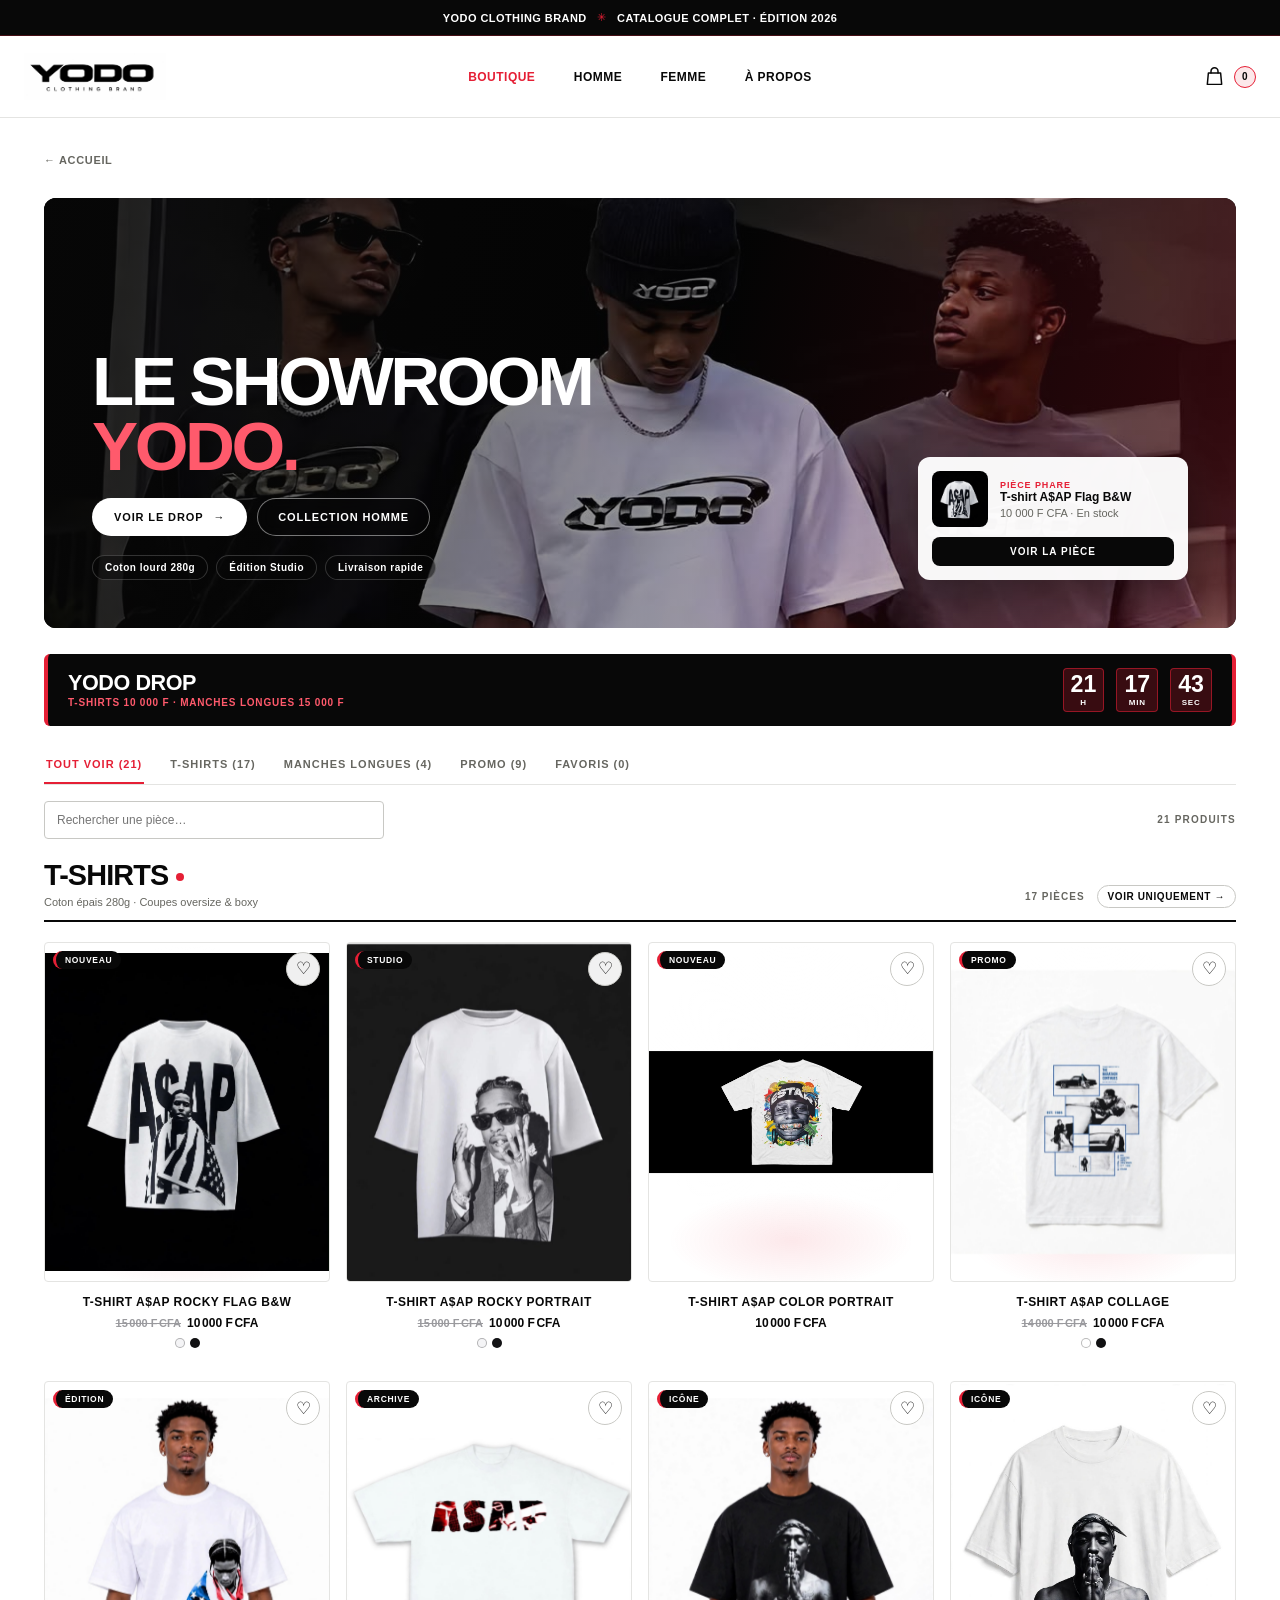
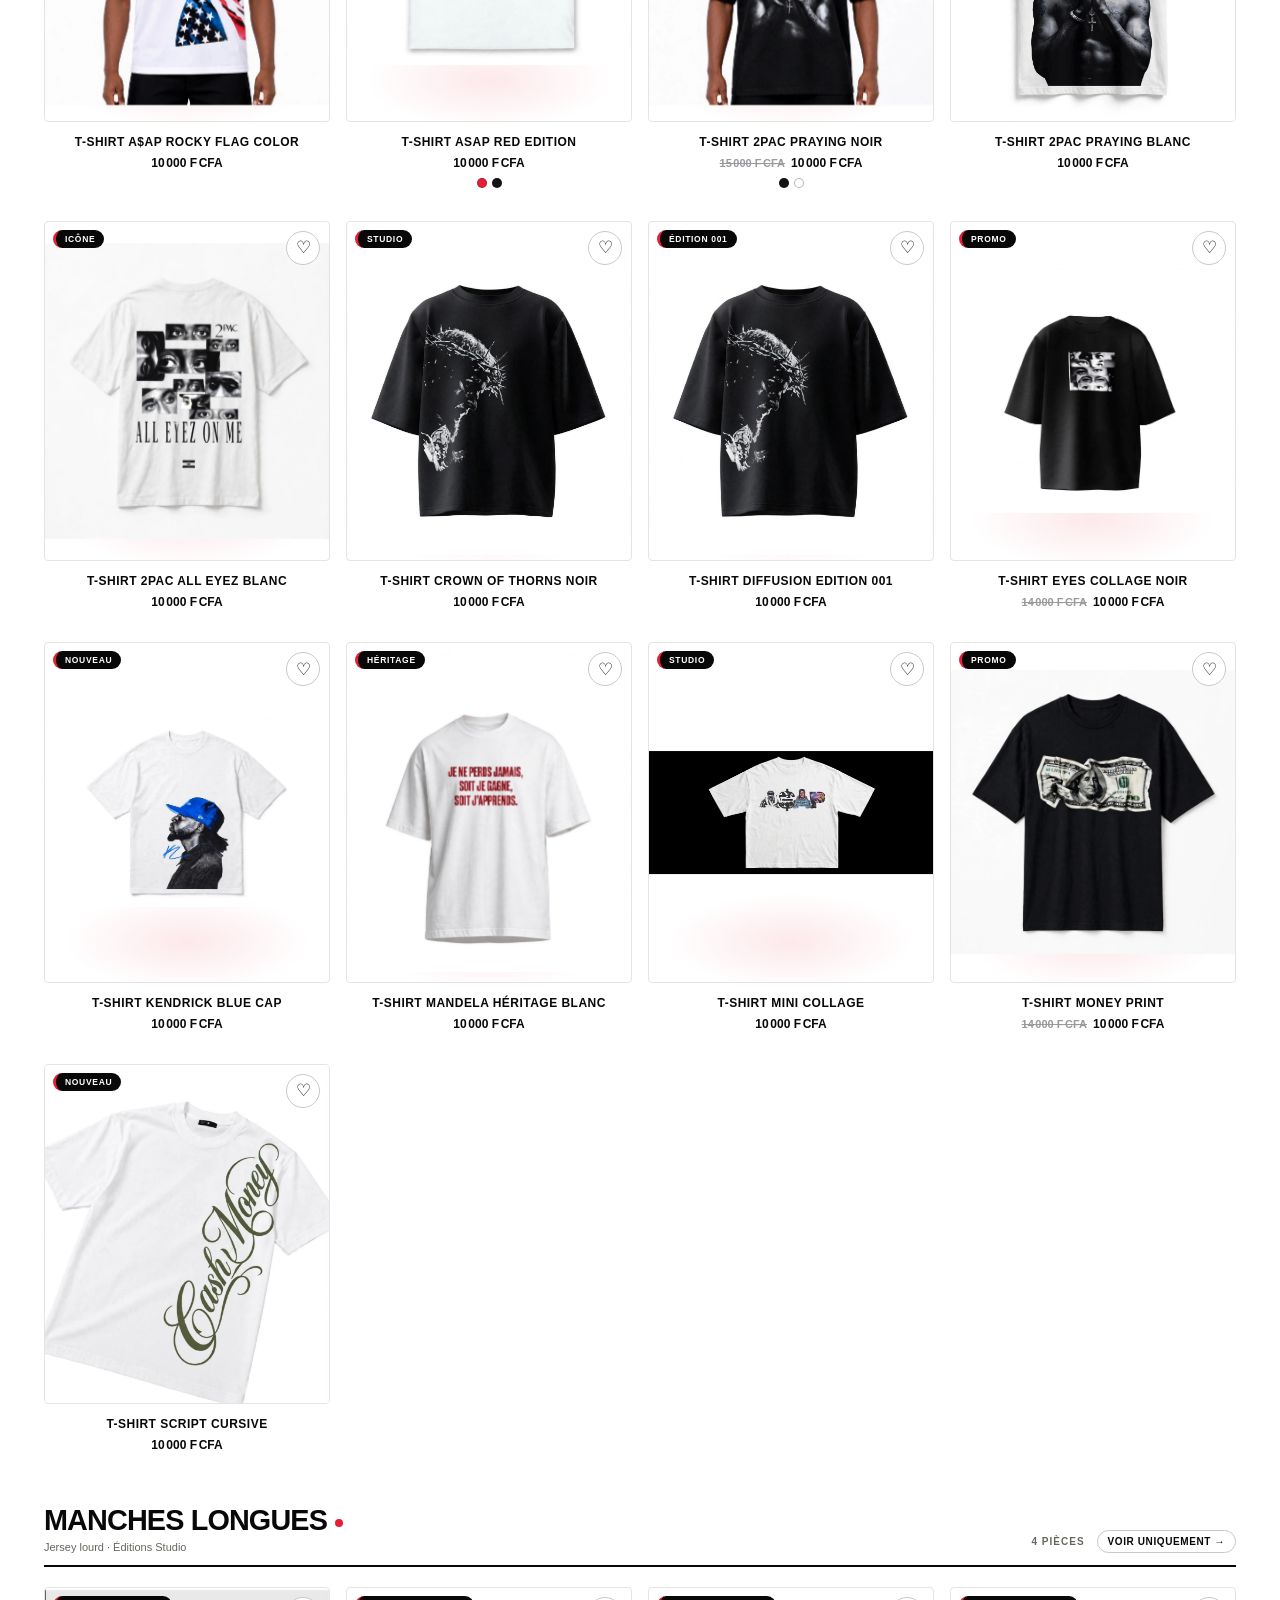
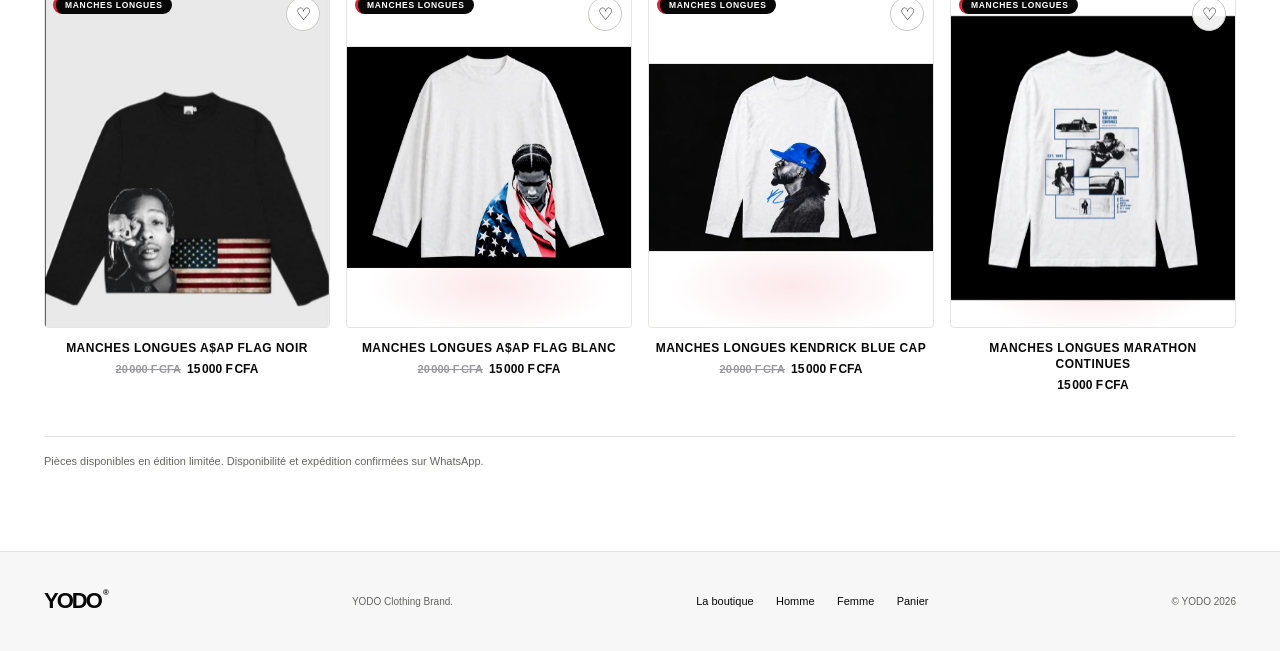
==== commit ae29a62f: "feat(site): update YODO catalog, red theme, Y loader, hero loop video and WhatsApp numbers" ====
--- a/pages/boutique.html
+++ b/pages/boutique.html
@@ -4,20 +4,19 @@
     <meta charset="utf-8">
     <meta name="viewport" content="width=device-width, initial-scale=1">
     <meta name="theme-color" content="#FFFFFF">
-    <meta name="description" content="Parcourez le Showroom multimarque YODO : vêtements streetwear de luxe, éclairage studio, homme et femme.">
+    <meta name="description" content="Parcourez la boutique officielle YODO : T-shirts 10 000 F CFA et Manches Longues 15 000 F CFA.">
     <title>Boutique - YODO</title>
     <link rel="stylesheet" href="../style.css">
   </head>
   <body data-collection="all">
-    <div class="announcement">YODO - Showroom Streetwear <span aria-hidden="true">✳</span> Catalogue Complet · Édition 2026</div>
+    <div class="announcement">YODO Clothing Brand <span aria-hidden="true">✳</span> Catalogue Complet · Édition 2026</div>
     <header class="site-header">
-      <a class="brand" href="../index.html" aria-label="YODO, accueil"><img src="../logo.jpeg" alt="YODO"></a>
+      <a class="brand" href="../index.html" aria-label="YODO, accueil"><img src="../assets/images/logo-yodo-brand.jpg" alt="YODO"></a>
       <button class="menu-toggle" type="button" aria-expanded="false" aria-controls="main-nav">Menu</button>
       <nav class="main-nav" id="main-nav" aria-label="Navigation principale">
         <a href="boutique.html" aria-current="page">Boutique</a>
         <a href="homme.html">Homme</a>
         <a href="femme.html">Femme</a>
-        <a href="streetwear.html">Streetwear</a>
         <a href="../index.html#histoire">À propos</a>
       </nav>
       <a class="cart-trigger" href="panier.html" data-cart-link aria-label="Ouvrir le panier, 0 article">
@@ -30,41 +29,70 @@
     </header>
     <main class="catalog-page section-wrap">
       <a class="back-link" href="../index.html">← Accueil</a>
-      <section class="collection-hero-banner" aria-labelledby="boutique-title">
-        <div class="collection-banner-copy">
-          <p class="section-kicker">La sélection multimarque · Galerie Studio</p>
-          <h1 id="boutique-title">Le Showroom<br><span>YODO.</span></h1>
-          <p>Toutes les pièces des vestiaires Homme, Femme et Streetwear réunies dans notre galerie noire et rouge <code class="hex-badge">#E51F35</code>.</p>
-        </div>
-        <div class="collection-banner-media">
-          <img src="../assets/images/showroom-architecture.jpg" alt="Architecture intérieure du showroom YODO en marbre noir, néons rouges et podium circulaire chromé">
-          <span class="banner-caption">ARCHITECTURE SHOWROOM · 360°</span>
+
+      <section class="editorial-hero-banner" aria-labelledby="boutique-title">
+        <img class="editorial-hero-bg" src="../assets/images/lookbook-yodo-models.jpg" alt="Trois mannequins portant les créations YODO">
+        <div class="editorial-hero-scrim" aria-hidden="true"></div>
+        <div class="editorial-hero-content">
+          <div class="editorial-hero-left">
+            <h1 id="boutique-title">Le Showroom<br><span>YODO.</span></h1>
+            <div class="editorial-hero-pills">
+              <a class="editorial-pill-primary" href="#product-grid">Voir le drop <span aria-hidden="true">→</span></a>
+              <a class="editorial-pill-ghost" href="homme.html">Collection Homme</a>
+            </div>
+            <div class="editorial-hero-tags">
+              <span>Coton lourd 280g</span>
+              <span>Édition Studio</span>
+              <span>Livraison rapide</span>
+            </div>
+          </div>
+          <a class="editorial-spotlight-card" href="produit.html?id=tee-asap-flag-bw">
+            <div class="spotlight-top">
+              <img src="../assets/images/products/tee-asap-flag-bw/view-1.jpg" alt="T-shirt A$AP Rocky Flag B&amp;W">
+              <div>
+                <small>PIÈCE PHARE</small>
+                <strong>T-shirt A$AP Flag B&amp;W</strong>
+                <span>10 000 F CFA · En stock</span>
+              </div>
+            </div>
+            <span class="spotlight-cta">VOIR LA PIÈCE</span>
+          </a>
         </div>
       </section>
-      <div class="catalog-controls">
-        <label class="catalog-search" for="catalog-search">Rechercher un article
-          <input id="catalog-search" type="search" placeholder="Nom, coupe ou matière" autocomplete="off">
+
+      <section class="bms-promo-banner" aria-label="Offre en cours">
+        <div class="bms-promo-copy">
+          <strong>YODO DROP</strong>
+          <span>T-SHIRTS 10 000 F · MANCHES LONGUES 15 000 F</span>
+        </div>
+        <div class="bms-countdown" aria-label="Temps restant">
+          <div><strong id="countdown-hours">21</strong><span>H</span></div>
+          <div><strong id="countdown-mins">17</strong><span>MIN</span></div>
+          <div><strong id="countdown-secs">07</strong><span>SEC</span></div>
+        </div>
+      </section>
+      <nav class="bms-category-tabs" id="category-tabs" role="tablist" aria-label="Catégories">
+        <button type="button" role="tab" class="bms-tab is-active" data-category="all" aria-selected="true">TOUT VOIR</button>
+        <button type="button" role="tab" class="bms-tab" data-category="tshirt" aria-selected="false">T-SHIRTS</button>
+        <button type="button" role="tab" class="bms-tab" data-category="longsleeve" aria-selected="false">MANCHES LONGUES</button>
+        <button type="button" role="tab" class="bms-tab" data-category="promo" aria-selected="false">PROMO</button>
+        <button type="button" class="bms-tab bms-tab-fav" id="show-favorites" aria-pressed="false">FAVORIS (<span id="favorite-count">0</span>)</button>
+      </nav>
+      <div class="bms-toolbar">
+        <label class="bms-search-inline" for="catalog-search">
+          <span class="sr-only">Rechercher un article</span>
+          <input id="catalog-search" type="search" placeholder="Rechercher une pièce…" autocomplete="off">
         </label>
-        <label class="catalog-category" for="category-filter">Catégorie
-          <select id="category-filter">
-            <option value="all">Toutes les catégories</option>
-            <option value="haut">Hauts</option>
-            <option value="veste">Vestes</option>
-            <option value="bas">Bas</option>
-            <option value="accessoire">Sneakers &amp; Accessoires</option>
-          </select>
-        </label>
-        <button class="filter-button favorites-filter" id="show-favorites" type="button" aria-pressed="false">Favoris <span id="favorite-count">0</span></button>
+        <p id="filter-count" class="bms-count" aria-live="polite"></p>
       </div>
-      <div class="catalog-result-line"><p id="filter-count" aria-live="polite"></p><p>Tarifs Showroom · F CFA</p></div>
-      <div class="product-grid" id="product-grid"></div>
+      <div class="product-grid bms-grid" id="product-grid"></div>
       <p class="product-empty" id="product-empty" role="status" hidden>Aucun article ne correspond à ces critères. Modifiez la recherche ou les filtres.</p>
-      <p class="catalog-demo-note">Pièces et variantes disponibles en édition limitée. Disponibilité et expédition confirmées sur WhatsApp.</p>
+      <p class="catalog-demo-note">Pièces disponibles en édition limitée. Disponibilité et expédition confirmées sur WhatsApp.</p>
     </main>
     <footer class="site-footer">
       <a class="footer-brand" href="../index.html" aria-label="YODO, retour à l’accueil">YODO<span>®</span></a>
-      <p>Votre boutique multimarque.</p>
-      <div class="footer-links"><a href="boutique.html">La boutique</a><a href="../index.html#histoire">Nos marques</a><a href="panier.html">Panier</a></div>
+      <p>YODO Clothing Brand.</p>
+      <div class="footer-links"><a href="boutique.html">La boutique</a><a href="homme.html">Homme</a><a href="femme.html">Femme</a><a href="panier.html">Panier</a></div>
       <small>© YODO 2026</small>
     </footer>
     <script type="module" src="../js/site-header.js"></script>
--- a/style.css
+++ b/style.css
@@ -6,6 +6,7 @@
   --surface-elevated: #efeff2;
   --white: #ffffff;
   --accent: #E51F35;
+  --accent-red: #E51F35;
   --muted: #666660;
   --line: #e4e4e2;
   --line-strong: #c8c8c4;
@@ -877,11 +878,14 @@
 .favorite-button[aria-pressed="true"] { color: var(--accent); border-color: var(--accent); }
 .product-3d { width: 82%; height: 82%; transform-style: preserve-3d; transition: transform .3s cubic-bezier(.22, 1, .36, 1); }
 .product-art { width: 100%; height: 100%; object-fit: contain; filter: drop-shadow(0 14px 20px rgba(8, 8, 8, 0.22)); backface-visibility: hidden; }
+.product-visual.is-photo .product-3d { width: 100%; height: 100%; }
+.product-visual.is-photo .product-art { filter: none; }
 .product-card:hover .product-3d { transform: rotateY(-10deg) rotateX(4deg) translateY(-6px) scale(1.04); }
+.product-card:hover .product-visual.is-photo .product-3d { transform: scale(1.04); }
 .product-info { display: flex; justify-content: space-between; align-items: flex-start; gap: .75rem; padding: 16px 2px 0; }
-.product-info h3 { margin: 0; font-size: 14px; font-weight: 800; letter-spacing: -.01em; color: var(--ink); }
-.product-info p { margin: 6px 0 0; color: var(--muted); font-size: 11px; line-height: 1.5; }
-.product-info > span { flex: 0 0 auto; color: var(--ink); font-size: 13px; font-weight: 800; }
+.product-info h3 { margin: 0; font-size: 14.5px; font-weight: 800; letter-spacing: -.01em; color: var(--ink); }
+.product-info p { margin: 6px 0 0; color: #4a4a46; font-size: 12.5px; line-height: 1.55; }
+.product-info > span { flex: 0 0 auto; color: var(--ink); font-size: 13.5px; font-weight: 800; }
 .product-detail-link {
   display: inline-flex;
   align-items: center;
@@ -991,6 +995,27 @@
   border-radius: 50%;
 }
 .product-detail-visual .product-art { position: relative; width: min(76%, 470px); height: 82%; filter: drop-shadow(0 18px 24px rgba(8, 8, 8, 0.22)); }
+.product-detail-visual.is-photo::before { display: none; }
+.product-detail-visual.is-photo .product-art { width: 100%; height: 100%; object-fit: contain; filter: none; }
+.product-detail-media { display: flex; flex-direction: column; gap: 12px; }
+.product-gallery-thumbs {
+  display: grid;
+  grid-template-columns: repeat(auto-fill, minmax(68px, 84px));
+  gap: 10px;
+}
+.product-gallery-thumbs[hidden] { display: none; }
+.product-thumb {
+  aspect-ratio: 1;
+  padding: 0;
+  border: 1px solid var(--line);
+  background: var(--surface);
+  overflow: hidden;
+  cursor: pointer;
+  transition: border-color .18s ease, transform .18s ease;
+}
+.product-thumb img { width: 100%; height: 100%; object-fit: contain; display: block; }
+.product-thumb:hover { border-color: var(--ink); transform: translateY(-2px); }
+.product-thumb.is-active { border: 2px solid var(--accent); }
 .product-detail-copy { max-width: 470px; }
 .product-detail-copy h1 { margin: .8rem 0 1rem; color: var(--ink); font-size: clamp(2.8rem, 5vw, 4.5rem); line-height: .96; letter-spacing: -.06em; text-transform: uppercase; }
 .product-detail-price { margin: 0; color: var(--accent); font-size: 20px; font-weight: 800; }
@@ -1031,8 +1056,8 @@
   grid-template-columns: 1fr 1fr;
   border-top: 1px solid var(--line);
   border-bottom: 1px solid var(--line);
-  background: var(--surface);
-  color: var(--ink);
+  background: #08080a;
+  color: var(--white);
 }
 .manifesto-art { min-height: 540px; position: relative; overflow: hidden; background: #08080a; color: var(--white); }
 .manifesto-bg {
@@ -1078,11 +1103,23 @@
   letter-spacing: .12em;
 }
 .manifesto-side { position: absolute; bottom: 26px; left: 29px; font-size: 9px; font-weight: 700; letter-spacing: .12em; }
-.manifesto-copy { align-self: center; max-width: 550px; padding: 5rem 11% 5rem 13%; }
-.manifesto-copy .section-kicker { color: var(--accent); }
-.manifesto h2 { margin: 1.2rem 0 1.5rem; color: var(--ink); }
-.manifesto h2 span { color: var(--muted); }
-.manifesto-copy > p:not(.section-kicker) { max-width: 390px; margin: 0; color: var(--muted); font-size: 14px; line-height: 1.8; }
+.manifesto-copy {
+  position: relative;
+  align-self: stretch;
+  display: flex;
+  flex-direction: column;
+  justify-content: center;
+  max-width: none;
+  padding: 5rem 11% 5rem 11%;
+  border-left: 1px solid rgba(255, 255, 255, 0.08);
+  background: radial-gradient(circle at 88% 18%, rgba(229, 31, 53, 0.14), transparent 58%);
+}
+.manifesto-copy .section-kicker { color: var(--accent); letter-spacing: .16em; }
+.manifesto h2 { margin: 1.2rem 0 1.5rem; color: var(--white); }
+.manifesto h2 span { color: rgba(255, 255, 255, 0.78); }
+.manifesto-copy > p:not(.section-kicker) { max-width: 430px; margin: 0; color: rgba(255, 255, 255, 0.88); font-size: 15px; line-height: 1.85; }
+.manifesto .text-link { align-self: flex-start; color: var(--white); }
+.manifesto .text-link:hover { color: var(--accent); }
 .text-link {
   display: inline-flex;
   align-items: center;
@@ -1253,7 +1290,7 @@
   .manifesto { grid-template-columns: 1fr; }
   .manifesto-art { min-height: 330px; }
   .manifesto-disc { width: min(72vw, 350px); }
-  .manifesto-copy { padding: 3.7rem 24px 4.2rem; }
+  .manifesto-copy { padding: 3.7rem 24px 4.2rem; border-left: 0; border-top: 1px solid rgba(255, 255, 255, 0.08); }
   .newsletter { display: block; padding-top: 4.5rem; padding-bottom: 4.3rem; }
   .newsletter-form { margin-top: 2.4rem; }
   .site-footer { min-height: 130px; display: grid; grid-template-columns: 1fr auto; gap: 12px; padding: 1.4rem 18px; }
@@ -1344,3 +1381,900 @@
   .cart-page-line-side { font-size: 11px; }
   .cart-page-summary { padding: 1.4rem; }
 }
+
+
+/* ============================================================
+   YODO 2026 — Chrome 3D, BlackMoneyStacks Catalog & Mobile PDP
+   ============================================================ */
+.sr-only {
+  position: absolute;
+  width: 1px;
+  height: 1px;
+  padding: 0;
+  margin: -1px;
+  overflow: hidden;
+  clip: rect(0, 0, 0, 0);
+  white-space: nowrap;
+  border: 0;
+}
+
+/* Page Transition — Minimalist Spinning Y Loader */
+.page-transition {
+  background: #ffffff !important;
+  color: #080808 !important;
+}
+.page-transition-chrome {
+  width: min(260px, 68vw);
+  display: grid;
+  place-items: center;
+  animation: yodo-chrome-pulse 1.1s ease-in-out infinite alternate;
+}
+.page-transition-chrome img {
+  width: 100%;
+  height: auto;
+  display: block;
+  object-fit: contain;
+  filter: drop-shadow(0 0 22px rgba(255, 255, 255, 0.25));
+}
+@keyframes yodo-chrome-pulse {
+  from { transform: scale(0.96); opacity: 0.85; }
+  to { transform: scale(1.03); opacity: 1; }
+}
+
+/* Hero 3D Chrome Stage */
+.hero-stage {
+  background: #000000 !important;
+}
+.hero-chrome-fallback {
+  width: 100%;
+  height: auto;
+  object-fit: contain;
+  display: block;
+}
+
+/* BlackMoneyStacks-style Promo Countdown Banner */
+.bms-promo-banner {
+  display: flex;
+  justify-content: space-between;
+  align-items: center;
+  gap: 1rem;
+  padding: 14px 20px;
+  margin: 0 0 1rem;
+  background: #080808;
+  color: #ffffff;
+  border-left: 4px solid var(--accent-red);
+  border-right: 4px solid var(--accent);
+  border-radius: 6px;
+}
+.bms-promo-copy {
+  display: flex;
+  flex-direction: column;
+  gap: 2px;
+}
+.bms-promo-copy strong {
+  font-size: clamp(1rem, 2.2vw, 1.35rem);
+  font-weight: 900;
+  letter-spacing: -0.02em;
+  text-transform: uppercase;
+  line-height: 1.05;
+}
+.bms-promo-copy span {
+  font-size: 10px;
+  font-weight: 800;
+  letter-spacing: 0.08em;
+  text-transform: uppercase;
+}
+.bms-countdown {
+  display: flex;
+  align-items: center;
+  gap: 12px;
+  flex-shrink: 0;
+}
+.bms-countdown > div {
+  display: flex;
+  flex-direction: column;
+  align-items: center;
+  min-width: 30px;
+}
+.bms-countdown strong {
+  font-size: clamp(1.1rem, 2.4vw, 1.45rem);
+  font-weight: 900;
+  line-height: 1;
+  font-variant-numeric: tabular-nums;
+}
+.bms-countdown span {
+  font-size: 8px;
+  font-weight: 800;
+  letter-spacing: 0.1em;
+  margin-top: 2px;
+}
+
+/* Horizontal Scrollable Category Tabs */
+.bms-category-tabs {
+  display: flex;
+  align-items: center;
+  gap: 1.5rem;
+  overflow-x: auto;
+  scrollbar-width: none;
+  -webkit-overflow-scrolling: touch;
+  border-bottom: 1px solid var(--line);
+  padding: 4px 0 0;
+  margin-bottom: 1rem;
+}
+.bms-category-tabs::-webkit-scrollbar { display: none; }
+.bms-tab {
+  flex: 0 0 auto;
+  padding: 12px 2px;
+  border: 0;
+  border-bottom: 2px solid transparent;
+  background: transparent;
+  color: var(--muted);
+  font-size: 11px;
+  font-weight: 800;
+  letter-spacing: 0.09em;
+  text-transform: uppercase;
+  white-space: nowrap;
+  cursor: pointer;
+  transition: color 0.18s ease, border-color 0.18s ease;
+}
+.bms-tab:hover { color: var(--ink); }
+.bms-tab.is-active,
+.bms-tab-fav.is-active {
+  color: var(--ink);
+  border-bottom-color: var(--ink);
+}
+
+.bms-toolbar {
+  display: flex;
+  justify-content: space-between;
+  align-items: center;
+  gap: 1rem;
+  margin-bottom: 1.25rem;
+}
+.bms-search-inline {
+  flex: 1 1 220px;
+  max-width: 340px;
+}
+.bms-search-inline input {
+  width: 100%;
+  min-height: 38px;
+  padding: 8px 12px;
+  border: 1px solid var(--line-strong);
+  border-radius: 4px;
+  background: var(--white);
+  color: var(--ink);
+  font-size: 12px;
+}
+.bms-count {
+  margin: 0;
+  color: var(--muted);
+  font-size: 10px;
+  font-weight: 800;
+  letter-spacing: 0.12em;
+  text-transform: uppercase;
+  white-space: nowrap;
+}
+
+/* BlackMoneyStacks Clean Minimalist Product Grid */
+.product-grid.bms-grid {
+  display: grid;
+  grid-template-columns: repeat(4, minmax(0, 1fr));
+  gap: 1.8rem 1rem;
+}
+.bms-card {
+  padding: 0;
+  border: 0;
+  background: transparent;
+  box-shadow: none;
+}
+.bms-card:hover {
+  transform: translateY(-3px);
+  box-shadow: none;
+  border-color: transparent;
+}
+.bms-visual-wrap {
+  position: relative;
+}
+.bms-card .product-visual {
+  display: grid;
+  aspect-ratio: 0.84;
+  border: 1px solid var(--line);
+  border-radius: 4px;
+}
+.bms-card .product-tag.bms-pill {
+  top: 8px;
+  left: 8px;
+  padding: 4px 9px;
+  border-radius: 999px;
+  background: #080808;
+  color: #ffffff;
+  font-size: 8.5px;
+  font-weight: 800;
+  letter-spacing: 0.08em;
+}
+.bms-info {
+  display: flex;
+  flex-direction: column;
+  align-items: center;
+  text-align: center;
+  gap: 6px;
+  padding: 12px 4px 4px;
+  text-decoration: none;
+  color: var(--ink);
+}
+.bms-info h3 {
+  margin: 0;
+  font-size: 12px;
+  font-weight: 800;
+  letter-spacing: 0.04em;
+  text-transform: uppercase;
+  line-height: 1.35;
+  color: var(--ink);
+}
+.bms-price-row {
+  display: inline-flex;
+  align-items: center;
+  justify-content: center;
+  gap: 6px;
+  flex-wrap: wrap;
+}
+.bms-old-price {
+  color: #9a9a9e;
+  font-size: 11px;
+  font-weight: 600;
+}
+.bms-current-price {
+  color: var(--ink);
+  font-size: 12px;
+  font-weight: 800;
+}
+.bms-swatch-preview {
+  display: flex;
+  align-items: center;
+  justify-content: center;
+  gap: 5px;
+  margin-top: 2px;
+}
+.bms-dot {
+  width: 10px;
+  height: 10px;
+  border-radius: 50%;
+  border: 1px solid rgba(8, 8, 8, 0.28);
+}
+
+/* Shein-style Interactive Product Detail Page */
+.gallery-counter-pill {
+  position: absolute;
+  right: 12px;
+  bottom: 12px;
+  z-index: 3;
+  padding: 4px 10px;
+  border-radius: 999px;
+  background: rgba(8, 8, 8, 0.72);
+  color: #ffffff;
+  font-size: 10px;
+  font-weight: 700;
+  letter-spacing: 0.06em;
+}
+.product-art.is-switching {
+  animation: yodo-variant-pop 0.28s cubic-bezier(0.22, 1, 0.36, 1);
+}
+@keyframes yodo-variant-pop {
+  0% { opacity: 0.45; transform: scale(0.95); }
+  100% { opacity: 1; transform: scale(1); }
+}
+.detail-price-row {
+  display: flex;
+  align-items: baseline;
+  gap: 10px;
+  flex-wrap: wrap;
+  margin: 0.6rem 0 0.4rem;
+}
+.detail-discount-badge {
+  padding: 2px 7px;
+  border-radius: 4px;
+  background: rgba(229, 31, 53, 0.12);
+  color: var(--accent);
+  font-size: 11px;
+  font-weight: 800;
+}
+.detail-old-price {
+  color: var(--muted);
+  font-size: 14px;
+  font-weight: 600;
+}
+.color-swatch-grid {
+  display: flex;
+  flex-wrap: wrap;
+  gap: 10px;
+  margin-top: 0.5rem;
+}
+.swatch-btn {
+  width: 34px;
+  height: 34px;
+  padding: 3px;
+  border-radius: 50%;
+  border: 2px solid transparent;
+  background: var(--white);
+  cursor: pointer;
+  display: grid;
+  place-items: center;
+  transition: border-color 0.18s ease, transform 0.18s ease;
+}
+.swatch-btn:hover { transform: scale(1.06); }
+.swatch-btn.is-active {
+  border-color: #080808;
+}
+.swatch-fill {
+  width: 100%;
+  height: 100%;
+  border-radius: 50%;
+  border: 1px solid rgba(8, 8, 8, 0.22);
+  display: block;
+}
+.size-options {
+  margin: 0.4rem 0 0.8rem;
+  padding: 0;
+  border: 0;
+}
+.size-options legend {
+  width: 100%;
+  display: flex;
+  align-items: baseline;
+  gap: 6px;
+  margin-bottom: 0.7rem;
+  font-size: 10px;
+  font-weight: 700;
+  letter-spacing: 0.08em;
+  text-transform: uppercase;
+  color: var(--ink);
+}
+.size-fit-note {
+  margin-left: auto;
+  color: var(--muted);
+  font-size: 9px;
+  font-weight: 600;
+}
+.size-pill-grid {
+  display: flex;
+  flex-wrap: wrap;
+  gap: 8px;
+}
+.size-pill {
+  min-width: 52px;
+  height: 38px;
+  padding: 0 14px;
+  border: 1px solid var(--line-strong);
+  border-radius: 999px;
+  background: var(--white);
+  color: var(--ink);
+  font-size: 12px;
+  font-weight: 700;
+  cursor: pointer;
+  transition: background 0.18s ease, color 0.18s ease, border-color 0.18s ease;
+}
+.size-pill:hover {
+  border-color: #080808;
+}
+.size-pill.is-active {
+  background: #080808;
+  border-color: #080808;
+  color: #ffffff;
+}
+.detail-desktop-actions {
+  display: flex;
+  align-items: stretch;
+  gap: 10px;
+  margin-top: 0.5rem;
+}
+.detail-favorite-icon {
+  flex: 0 0 52px;
+  border: 1px solid var(--line-strong);
+  background: var(--white);
+  color: var(--ink);
+  font-size: 20px;
+  cursor: pointer;
+  display: grid;
+  place-items: center;
+  transition: color 0.18s ease, border-color 0.18s ease;
+}
+.detail-favorite-icon[aria-pressed="true"],
+.detail-favorite-icon:hover {
+  color: var(--accent);
+  border-color: var(--accent);
+}
+
+/* Mobile Sticky Bottom CTA Bar (Shein style) */
+.mobile-sticky-bar {
+  display: none;
+}
+
+@media (max-width: 1000px) {
+  .product-grid.bms-grid {
+    grid-template-columns: repeat(3, minmax(0, 1fr));
+  }
+}
+
+@media (max-width: 700px) {
+  .bms-promo-banner {
+    padding: 12px 14px;
+  }
+  .product-grid.bms-grid {
+    grid-template-columns: repeat(2, minmax(0, 1fr)) !important;
+    gap: 1.25rem 0.7rem !important;
+  }
+  .bms-card .product-visual {
+    aspect-ratio: 0.82;
+  }
+  .bms-info h3 {
+    font-size: 11px;
+  }
+  .bms-current-price,
+  .bms-old-price {
+    font-size: 11px;
+  }
+  .detail-desktop-actions {
+    display: none;
+  }
+  .product-detail-page {
+    padding-bottom: 6.5rem;
+  }
+  .mobile-sticky-bar {
+    position: fixed;
+    left: 0;
+    right: 0;
+    bottom: 0;
+    z-index: 60;
+    display: flex;
+    align-items: center;
+    gap: 10px;
+    padding: 10px 14px calc(10px + env(safe-area-inset-bottom, 0px));
+    background: rgba(255, 255, 255, 0.96);
+    backdrop-filter: blur(12px);
+    border-top: 1px solid var(--line);
+    box-shadow: 0 -8px 24px rgba(8, 8, 8, 0.08);
+  }
+  .sticky-fav-btn {
+    flex: 0 0 46px;
+    height: 46px;
+    border: 1px solid var(--line-strong);
+    border-radius: 4px;
+    background: #ffffff;
+    color: #080808;
+    font-size: 20px;
+    cursor: pointer;
+    display: grid;
+    place-items: center;
+  }
+  .sticky-fav-btn[aria-pressed="true"] {
+    color: var(--accent);
+    border-color: var(--accent);
+  }
+  .sticky-add-btn {
+    flex: 1 1 auto;
+    height: 46px;
+    border: 0;
+    border-radius: 4px;
+    background: #080808;
+    color: #ffffff;
+    font-size: 12px;
+    font-weight: 800;
+    letter-spacing: 0.08em;
+    text-transform: uppercase;
+    cursor: pointer;
+  }
+}
+
+
+/* Grouped Category Sections (T-shirts vs Manches Longues) */
+.product-grid.bms-grid.is-grouped {
+  display: flex !important;
+  flex-direction: column;
+  gap: 3rem !important;
+}
+.catalog-category-section {
+  display: flex;
+  flex-direction: column;
+  gap: 1.25rem;
+}
+.catalog-category-header {
+  display: flex;
+  justify-content: space-between;
+  align-items: flex-end;
+  gap: 1rem;
+  padding-bottom: 0.75rem;
+  border-bottom: 2px solid var(--ink);
+}
+.catalog-category-header h2 {
+  margin: 0;
+  font-size: clamp(1.25rem, 2.5vw, 1.8rem);
+  font-weight: 900;
+  letter-spacing: -0.03em;
+  text-transform: uppercase;
+  color: var(--ink);
+}
+.catalog-category-header p {
+  margin: 4px 0 0;
+  color: var(--muted);
+  font-size: 11px;
+}
+.catalog-category-actions {
+  display: flex;
+  align-items: center;
+  gap: 12px;
+  flex-shrink: 0;
+}
+.catalog-category-count {
+  font-size: 10px;
+  font-weight: 800;
+  letter-spacing: 0.1em;
+  color: var(--muted);
+}
+.catalog-category-only {
+  padding: 5px 10px;
+  border: 1px solid var(--line-strong);
+  border-radius: 999px;
+  background: var(--white);
+  color: var(--ink);
+  font-size: 10px;
+  font-weight: 800;
+  letter-spacing: 0.06em;
+  text-transform: uppercase;
+  cursor: pointer;
+  transition: background 0.18s ease, color 0.18s ease, border-color 0.18s ease;
+}
+.catalog-category-only:hover {
+  background: var(--ink);
+  border-color: var(--ink);
+  color: var(--white);
+}
+@media (max-width: 700px) {
+  .catalog-category-header {
+    flex-direction: column;
+    align-items: flex-start;
+    gap: 0.5rem;
+  }
+  .catalog-category-actions {
+    width: 100%;
+    justify-content: space-between;
+  }
+}
+
+
+/* Identité YODO : Noir · Blanc · Bleu Royal (#1652F0) + touche de Rouge (#E51F35) */
+.announcement span { color: var(--accent-red); }
+.favorite-button[aria-pressed="true"],
+.detail-favorite-icon[aria-pressed="true"],
+.sticky-fav-btn[aria-pressed="true"] {
+  color: var(--accent-red);
+  border-color: var(--accent-red);
+}
+.detail-discount-badge {
+  background: rgba(229, 31, 53, 0.12);
+  color: var(--accent-red);
+}
+.bms-promo-copy span { color: #ff5a6c; }
+.bms-countdown > div {
+  background: rgba(229, 31, 53, 0.22);
+  border: 1px solid rgba(229, 31, 53, 0.55);
+  border-radius: 4px;
+  padding: 4px 7px;
+}
+.bms-card .product-tag.bms-pill {
+  background: var(--ink);
+  border-left: 3px solid var(--accent-red);
+}
+.catalog-category-header { border-bottom-color: var(--ink); }
+.catalog-category-header h2::after {
+  content: "";
+  display: inline-block;
+  width: 8px;
+  height: 8px;
+  margin-left: 8px;
+  border-radius: 50%;
+  background: var(--accent);
+  vertical-align: middle;
+}
+.bms-tab.is-active,
+.bms-tab-fav.is-active {
+  color: var(--accent);
+  border-bottom-color: var(--accent);
+}
+.size-pill.is-active {
+  background: var(--accent);
+  border-color: var(--accent);
+  color: #ffffff;
+}
+.sticky-add-btn {
+  background: var(--ink);
+  border-bottom: 3px solid var(--accent);
+}
+
+
+/* Hero Continuous Looping Video Stage */
+.hero-video-stage {
+  padding: 0 !important;
+  overflow: hidden;
+  background: #000000 !important;
+}
+.hero-loop-video {
+  width: 100%;
+  height: 100%;
+  object-fit: cover;
+  display: block;
+}
+
+/* Editorial Full-Bleed Hero Banner (Boutique & Homme — style maquette Joa) */
+.editorial-hero-banner {
+  position: relative;
+  min-height: 430px;
+  margin: 0 0 1.6rem;
+  border-radius: 12px;
+  overflow: hidden;
+  display: flex;
+  align-items: flex-end;
+  background: #080808;
+  color: #ffffff;
+}
+.editorial-hero-compact {
+  min-height: 300px;
+}
+.editorial-hero-bg {
+  position: absolute;
+  inset: 0;
+  width: 100%;
+  height: 100%;
+  object-fit: cover;
+  object-position: center 22%;
+  display: block;
+}
+.editorial-hero-scrim {
+  position: absolute;
+  inset: 0;
+  background: linear-gradient(105deg, rgba(8, 8, 8, 0.82) 0%, rgba(8, 8, 8, 0.38) 55%, rgba(229, 31, 53, 0.22) 100%);
+}
+.editorial-hero-content {
+  position: relative;
+  z-index: 2;
+  width: 100%;
+  padding: clamp(1.5rem, 4vw, 3rem);
+  display: flex;
+  justify-content: space-between;
+  align-items: flex-end;
+  gap: 1.5rem;
+  flex-wrap: wrap;
+}
+.editorial-hero-left h1 {
+  margin: 0 0 1.2rem;
+  color: #ffffff;
+  font-size: clamp(2.4rem, 5.4vw, 4.4rem);
+  line-height: 0.94;
+  letter-spacing: -0.05em;
+  text-transform: uppercase;
+}
+.editorial-hero-left h1 span {
+  color: #ff5a6c;
+}
+.editorial-hero-pills {
+  display: flex;
+  flex-wrap: wrap;
+  gap: 10px;
+  margin-bottom: 1.2rem;
+}
+.editorial-pill-primary {
+  display: inline-flex;
+  align-items: center;
+  gap: 10px;
+  padding: 12px 22px;
+  border-radius: 999px;
+  background: #ffffff;
+  color: #080808;
+  font-size: 11px;
+  font-weight: 800;
+  letter-spacing: 0.08em;
+  text-transform: uppercase;
+  transition: transform 0.2s ease, background 0.2s ease;
+}
+.editorial-pill-primary:hover {
+  transform: translateY(-2px);
+  background: var(--accent);
+  color: #ffffff;
+}
+.editorial-pill-ghost {
+  display: inline-flex;
+  align-items: center;
+  padding: 12px 20px;
+  border-radius: 999px;
+  border: 1px solid rgba(255, 255, 255, 0.45);
+  background: rgba(8, 8, 8, 0.42);
+  backdrop-filter: blur(8px);
+  color: #ffffff;
+  font-size: 11px;
+  font-weight: 700;
+  letter-spacing: 0.08em;
+  text-transform: uppercase;
+}
+.editorial-hero-tags {
+  display: flex;
+  flex-wrap: wrap;
+  gap: 8px;
+}
+.editorial-hero-tags span {
+  padding: 6px 12px;
+  border-radius: 999px;
+  background: rgba(8, 8, 8, 0.52);
+  border: 1px solid rgba(255, 255, 255, 0.18);
+  font-size: 10px;
+  font-weight: 700;
+  letter-spacing: 0.05em;
+}
+.editorial-spotlight-card {
+  width: min(100%, 270px);
+  padding: 14px;
+  border-radius: 12px;
+  background: rgba(255, 255, 255, 0.96);
+  color: #080808;
+  box-shadow: 0 18px 40px rgba(0, 0, 0, 0.36);
+  display: flex;
+  flex-direction: column;
+  gap: 10px;
+  transition: transform 0.2s ease;
+}
+.editorial-spotlight-card:hover { transform: translateY(-3px); }
+.spotlight-top {
+  display: flex;
+  align-items: center;
+  gap: 12px;
+}
+.spotlight-top img {
+  width: 56px;
+  height: 56px;
+  object-fit: cover;
+  border-radius: 8px;
+  background: #f4f4f6;
+}
+.spotlight-top small {
+  display: block;
+  color: var(--accent-red);
+  font-size: 9px;
+  font-weight: 800;
+  letter-spacing: 0.1em;
+}
+.spotlight-top strong {
+  display: block;
+  font-size: 12px;
+  font-weight: 800;
+  line-height: 1.25;
+}
+.spotlight-top span {
+  display: block;
+  color: var(--muted);
+  font-size: 11px;
+  margin-top: 2px;
+}
+.spotlight-cta {
+  display: block;
+  text-align: center;
+  padding: 9px 12px;
+  border-radius: 8px;
+  background: #080808;
+  color: #ffffff;
+  font-size: 10px;
+  font-weight: 800;
+  letter-spacing: 0.1em;
+}
+
+/* Collection Femme — Coming Soon Panel */
+.coming-soon-panel {
+  min-height: 52vh;
+  margin: 1.5rem 0 3rem;
+  padding: clamp(2.5rem, 7vw, 5.5rem) 1.5rem;
+  border: 1px solid var(--line);
+  border-radius: 12px;
+  background: radial-gradient(circle at 80% 20%, rgba(229, 31, 53, 0.14), transparent 55%), #080808;
+  color: #ffffff;
+  display: flex;
+  flex-direction: column;
+  align-items: center;
+  justify-content: center;
+  text-align: center;
+  gap: 1.1rem;
+}
+.coming-soon-badge {
+  padding: 6px 14px;
+  border-radius: 999px;
+  background: rgba(229, 31, 53, 0.16);
+  border: 1px solid var(--accent-red);
+  color: #ffffff;
+  font-size: 10px;
+  font-weight: 800;
+  letter-spacing: 0.16em;
+}
+.coming-soon-panel h1 {
+  margin: 0;
+  font-size: clamp(2.8rem, 7vw, 5.2rem);
+  line-height: 0.94;
+  letter-spacing: -0.05em;
+  text-transform: uppercase;
+  color: #ffffff;
+}
+.coming-soon-panel h1 span { color: #ff5a6c; }
+.coming-soon-sub {
+  margin: 0 0 0.6rem;
+  max-width: 420px;
+  color: rgba(255, 255, 255, 0.78);
+  font-size: 14px;
+  line-height: 1.65;
+}
+
+/* Swipeable Gallery Arrows & Dots on Product Detail */
+.product-detail-visual {
+  touch-action: pan-y;
+  user-select: none;
+}
+.gallery-nav {
+  position: absolute;
+  top: 50%;
+  transform: translateY(-50%);
+  z-index: 4;
+  width: 38px;
+  height: 38px;
+  border-radius: 50%;
+  border: 1px solid rgba(8, 8, 8, 0.16);
+  background: rgba(255, 255, 255, 0.9);
+  color: #080808;
+  font-size: 22px;
+  line-height: 1;
+  display: grid;
+  place-items: center;
+  cursor: pointer;
+  transition: background 0.18s ease, color 0.18s ease, transform 0.18s ease;
+}
+.gallery-nav:hover {
+  background: var(--accent);
+  color: #ffffff;
+  border-color: var(--accent);
+}
+.gallery-prev { left: 12px; }
+.gallery-next { right: 12px; }
+.gallery-dots {
+  position: absolute;
+  left: 50%;
+  bottom: 14px;
+  transform: translateX(-50%);
+  z-index: 3;
+  display: flex;
+  gap: 6px;
+}
+.gallery-dot {
+  width: 6px;
+  height: 6px;
+  border-radius: 50%;
+  background: rgba(8, 8, 8, 0.25);
+  transition: width 0.2s ease, background 0.2s ease;
+}
+.gallery-dot.is-active {
+  width: 18px;
+  border-radius: 999px;
+  background: var(--accent);
+}
+
+/* Dual WhatsApp Checkout Buttons */
+.whatsapp-dual-actions {
+  display: flex;
+  flex-direction: column;
+  gap: 10px;
+  margin-top: 1.2rem;
+}
+.whatsapp-dual-actions .checkout-button {
+  margin-top: 0;
+}
+.checkout-button-secondary {
+  background: #080808;
+  color: #ffffff;
+  border: 1px solid #080808;
+}
+.checkout-button-secondary:hover {
+  background: var(--accent);
+  border-color: var(--accent);
+}
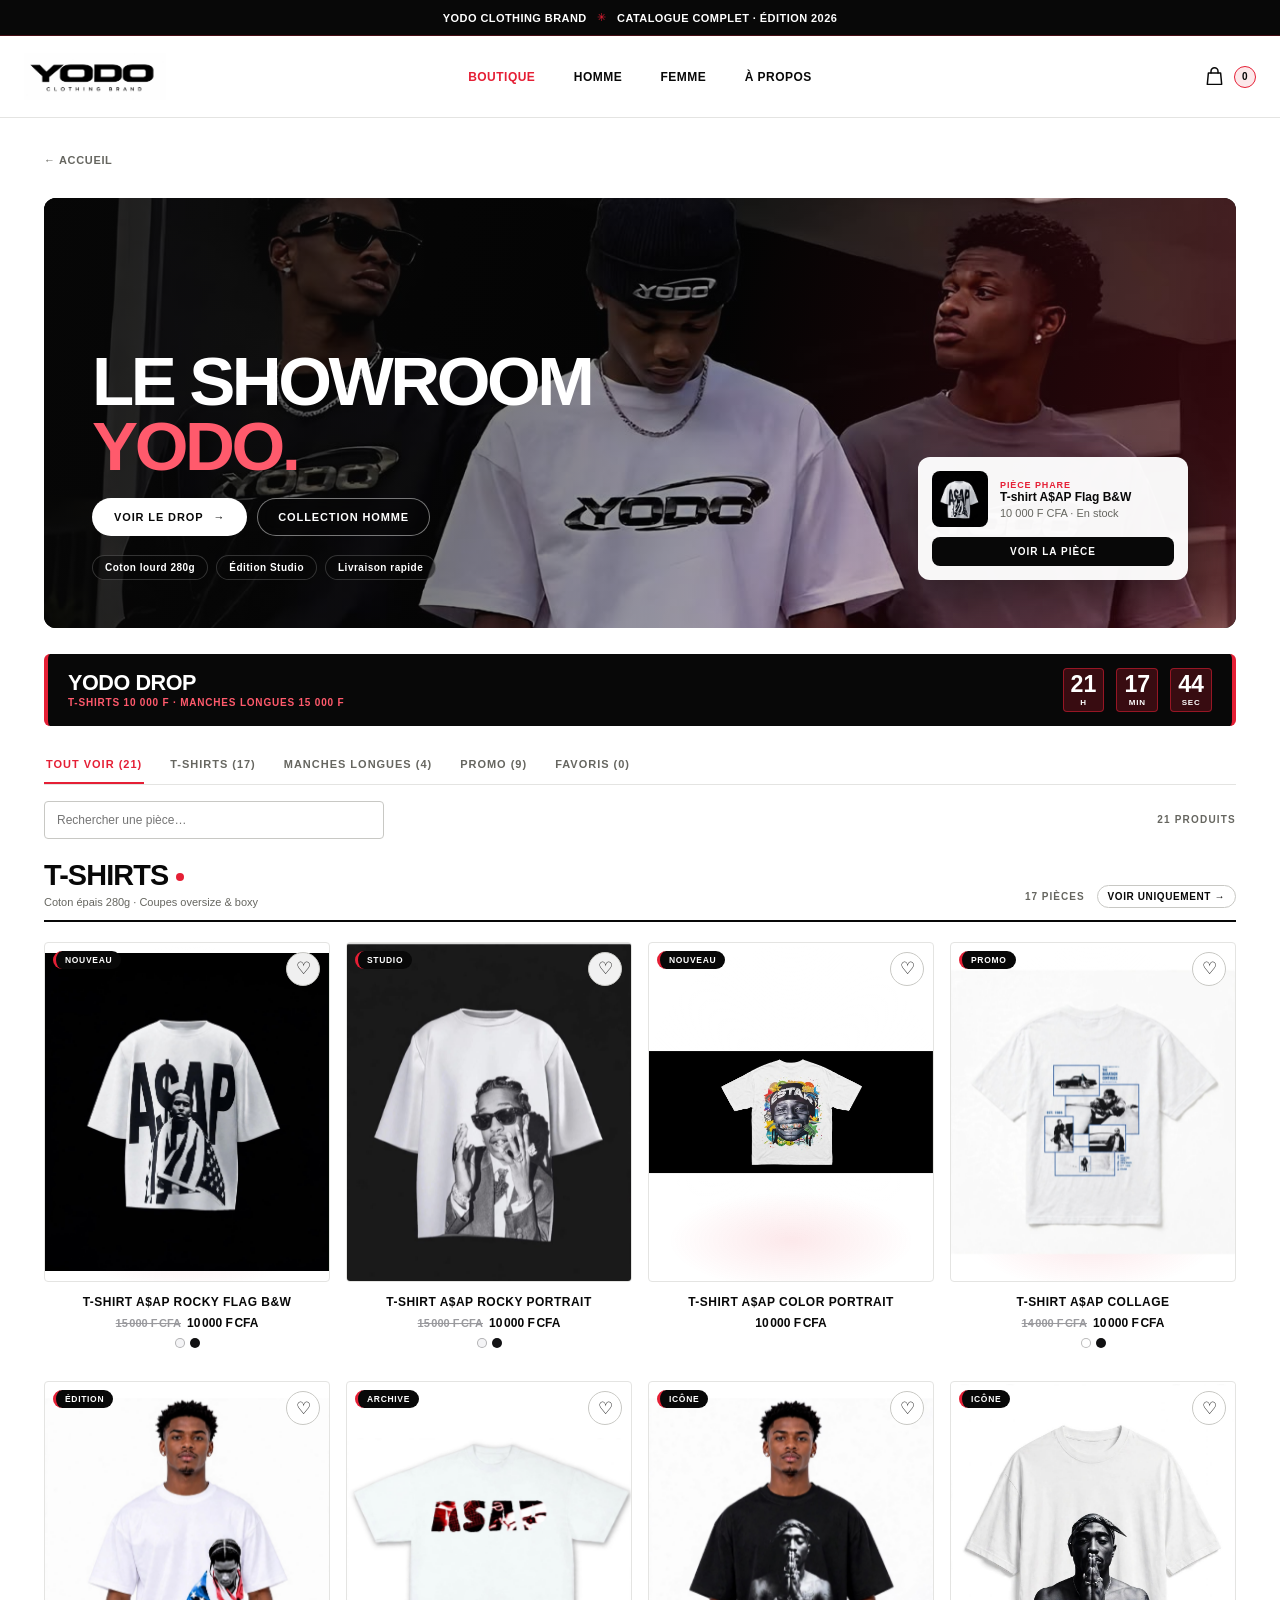
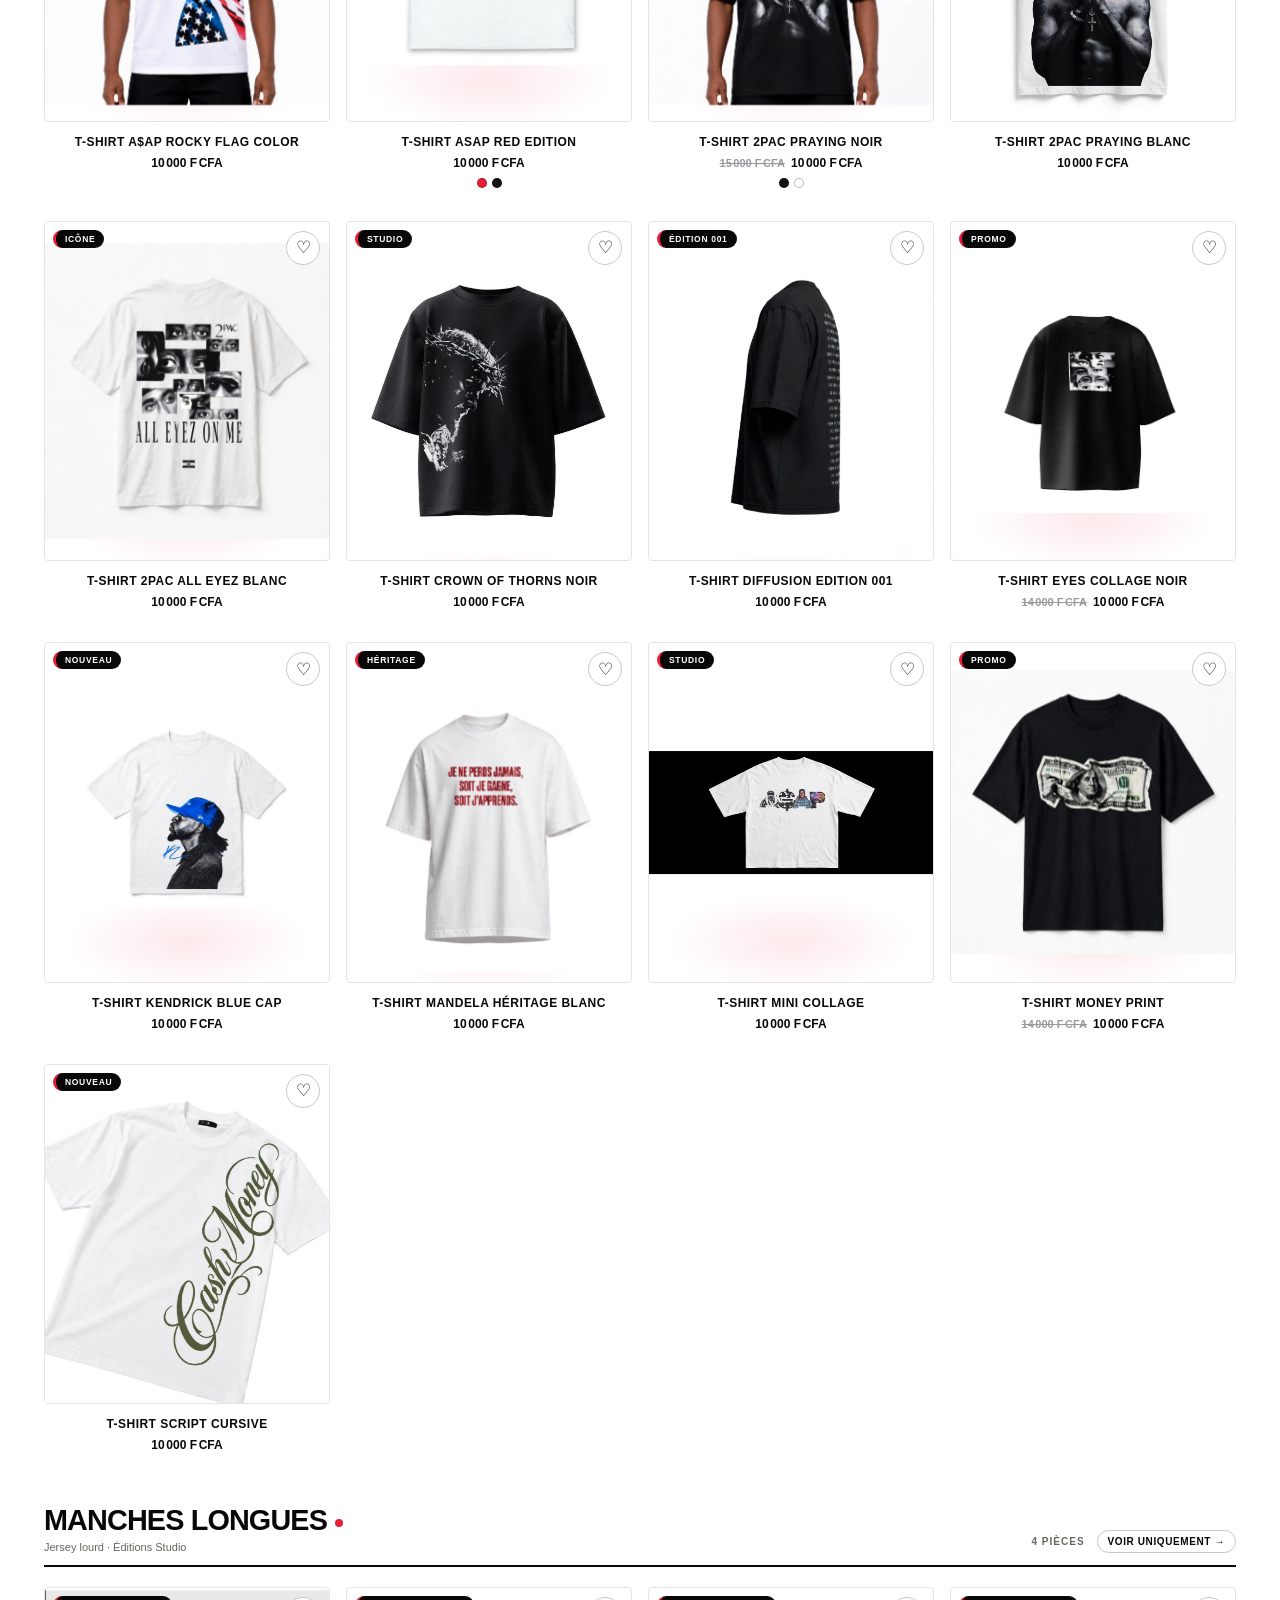
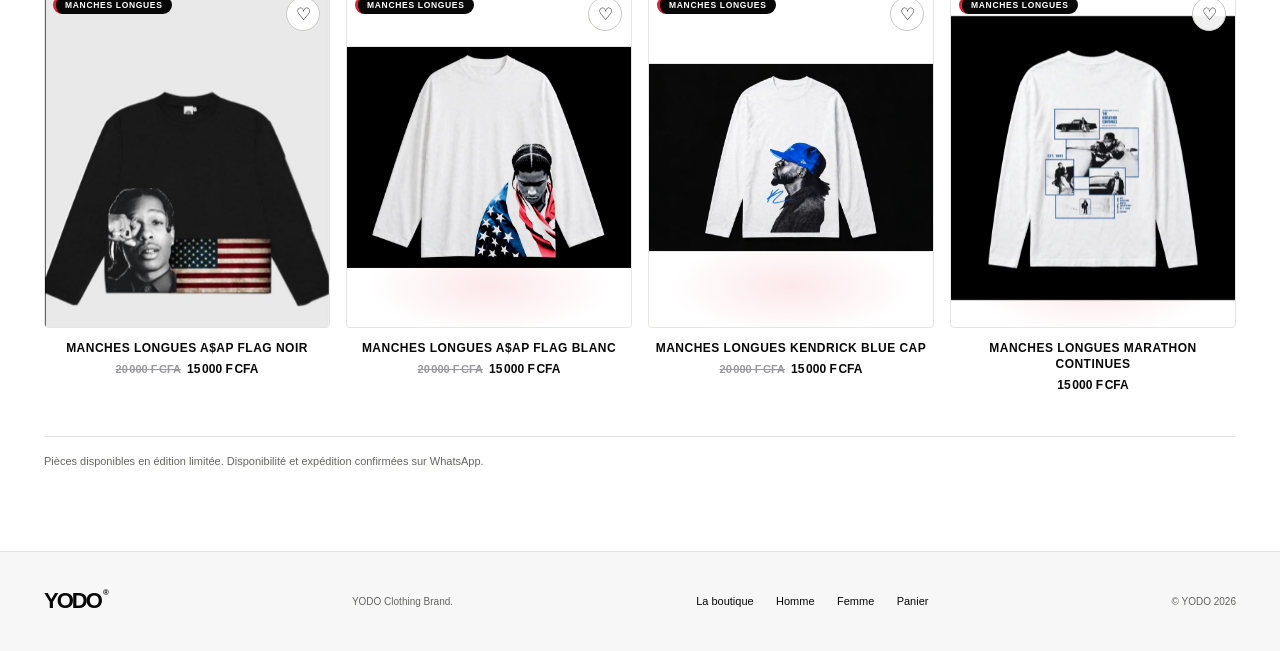
==== commit 17c48bf9: "feat(brand): add crisp YODO Y SVG favicon across all pages" ====
--- a/pages/boutique.html
+++ b/pages/boutique.html
@@ -6,6 +6,7 @@
     <meta name="theme-color" content="#FFFFFF">
     <meta name="description" content="Parcourez la boutique officielle YODO : T-shirts 10 000 F CFA et Manches Longues 15 000 F CFA.">
     <title>Boutique - YODO</title>
+    <link rel="icon" type="image/svg+xml" href="../favicon.svg">
     <link rel="stylesheet" href="../style.css">
   </head>
   <body data-collection="all">
